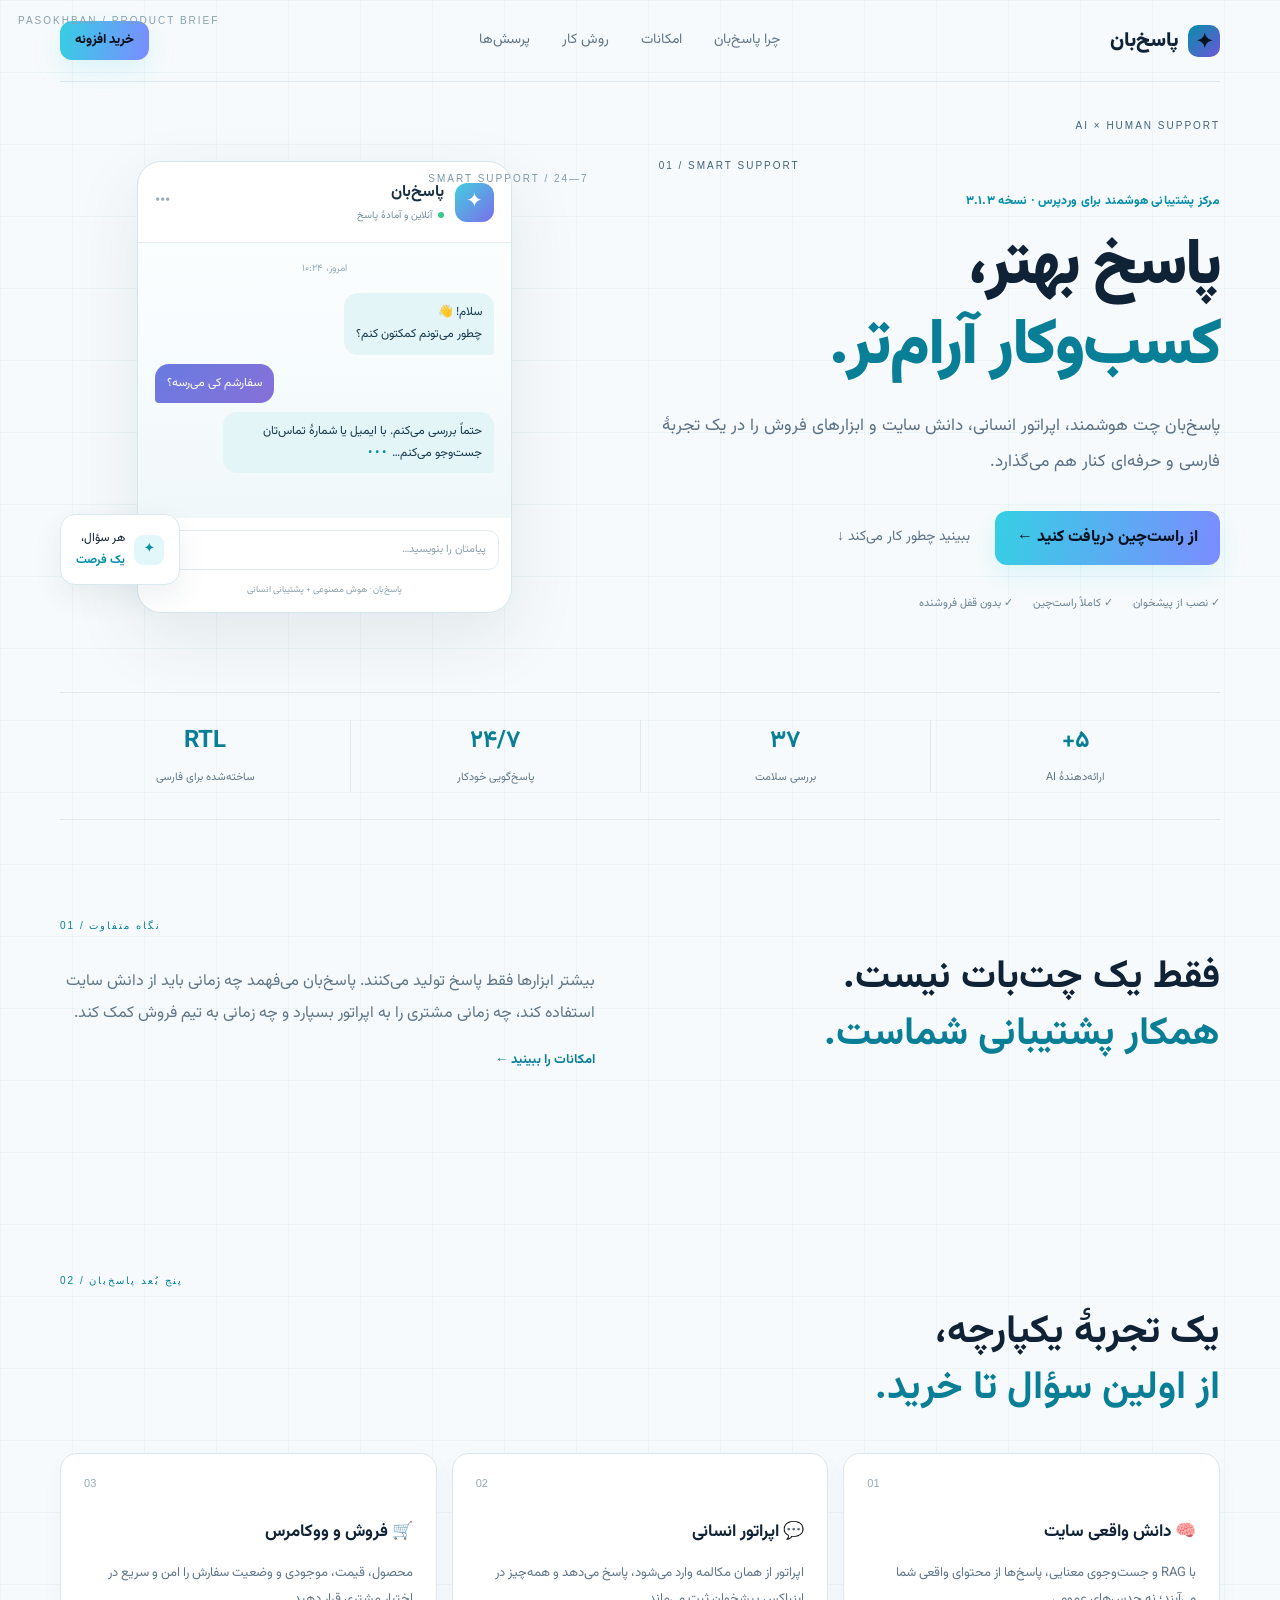
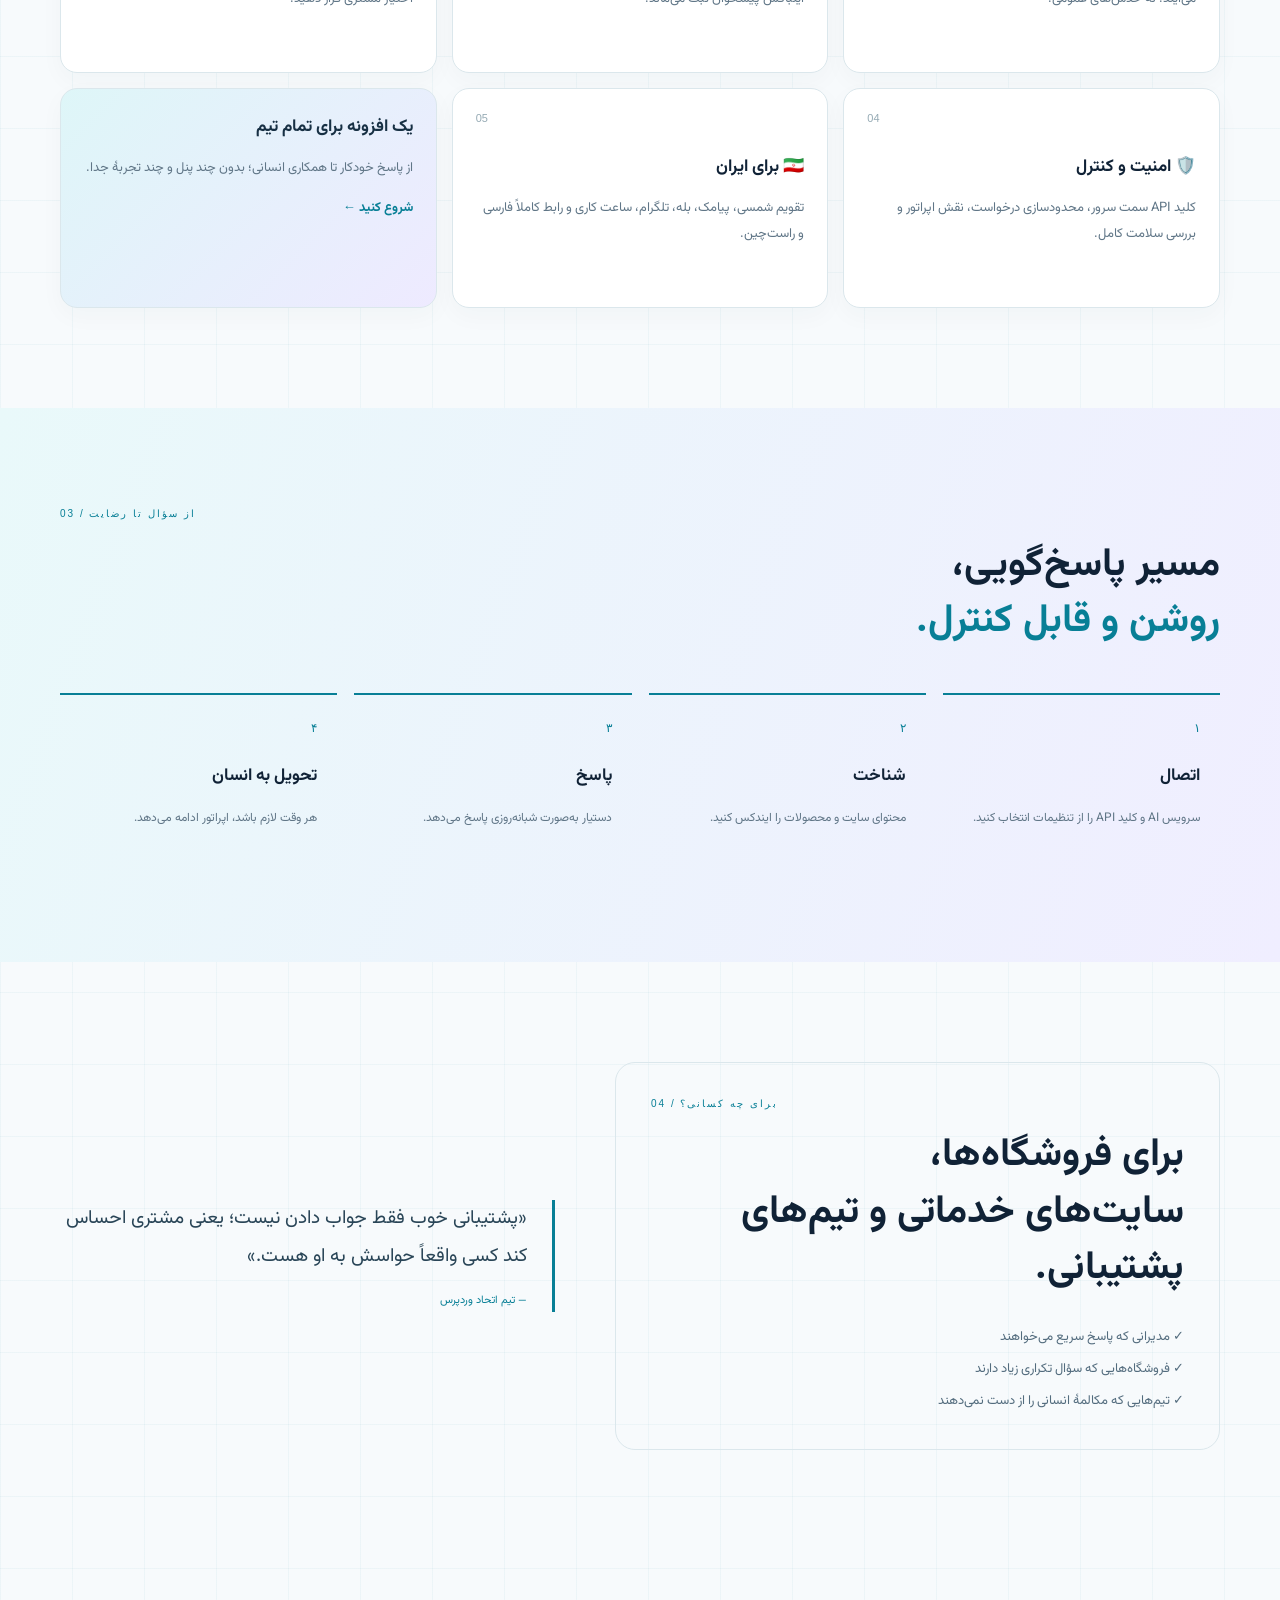
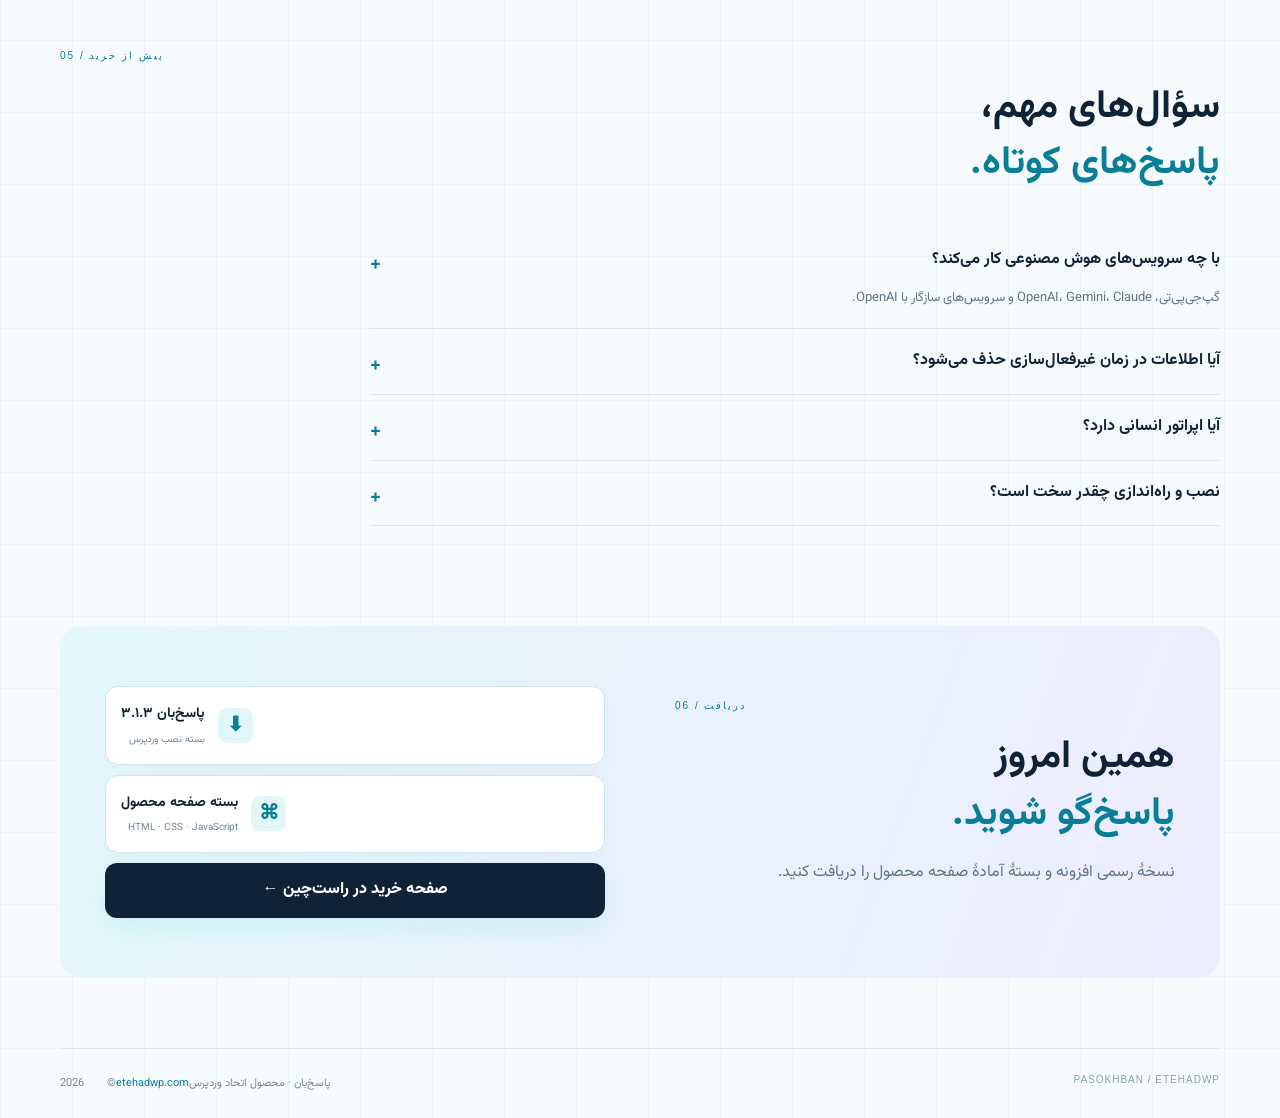
==== product-landing/index.html @ cc7c7999 "Rebuild Pasokhban product landing page Co-authored-by: arena-agent <297053741+arena-agent@users.nore" ====
<!doctype html><html lang="fa" dir="rtl"><head><meta charset="utf-8"><meta name="viewport" content="width=device-width,initial-scale=1"><meta name="description" content="پاسخ‌بان؛ مرکز پشتیبانی هوشمند برای وردپرس و ووکامرس."><title>پاسخ‌بان | پاسخ‌گویی هوشمند برای کسب‌وکارهای ایرانی</title><link rel="stylesheet" href="styles.css"></head><body>
<header class="nav wrap"><a class="logo" href="#top"><span>✦</span> پاسخ‌بان</a><nav><a href="#promise">چرا پاسخ‌بان</a><a href="#features">امکانات</a><a href="#workflow">روش کار</a><a href="#faq">پرسش‌ها</a></nav><a class="btn btn-small" data-buy href="https://www.rtl-theme.com/">خرید افزونه</a></header>
<main id="top"><section class="hero wrap"><div class="hero-copy"><div class="hero-copy:before"></div><div class="eyebrow">مرکز پشتیبانی هوشمند برای وردپرس · نسخه ۳.۱.۳</div><h1>پاسخ بهتر،<br><em>کسب‌وکار آرام‌تر.</em></h1><p class="lead">پاسخ‌بان چت هوشمند، اپراتور انسانی، دانش سایت و ابزارهای فروش را در یک تجربهٔ فارسی و حرفه‌ای کنار هم می‌گذارد.</p><div class="hero-actions"><a class="btn" data-buy href="https://www.rtl-theme.com/">از راست‌چین دریافت کنید ←</a><a class="text-link" href="#workflow">ببینید چطور کار می‌کند ↓</a></div><div class="trust"><span>✓ نصب از پیشخوان</span><span>✓ کاملاً راست‌چین</span><span>✓ بدون قفل فروشنده</span></div></div><div class="hero-stage"><div class="stage-label">SMART SUPPORT / 24—7</div><div class="live-window"><div class="window-head"><span class="window-dot"></span><div><b>پاسخ‌بان</b><small><i></i> آنلاین و آمادهٔ پاسخ</small></div><span class="window-menu">•••</span></div><div class="window-body"><span class="time">امروز، ۱۰:۲۴</span><div class="msg bot">سلام! 👋<br>چطور می‌تونم کمکتون کنم؟</div><div class="msg user">سفارشم کی می‌رسه؟</div><div class="msg bot">حتماً بررسی می‌کنم. با ایمیل یا شمارهٔ تماس‌تان جست‌وجو می‌کنم… <b class="typing">•••</b></div></div><div class="window-input">پیامتان را بنویسید… <b>➤</b></div><div class="window-footer">پاسخ‌بان · هوش مصنوعی + پشتیبانی انسانی</div></div><div class="float-card"><b>✦</b><span>هر سؤال،<br><strong>یک فرصت</strong></span></div></div></section>
<section class="numbers wrap"><div><b>۵+</b><span>ارائه‌دهندهٔ AI</span></div><div><b>۳۷</b><span>بررسی سلامت</span></div><div><b>۲۴/۷</b><span>پاسخ‌گویی خودکار</span></div><div><b>RTL</b><span>ساخته‌شده برای فارسی</span></div></section>
<section class="promise wrap" id="promise"><div class="section-kicker">01 / نگاه متفاوت</div><div class="promise-grid"><div><h2>فقط یک چت‌بات نیست.<br><span>همکار پشتیبانی شماست.</span></h2></div><div><p>بیشتر ابزارها فقط پاسخ تولید می‌کنند. پاسخ‌بان می‌فهمد چه زمانی باید از دانش سایت استفاده کند، چه زمانی مشتری را به اپراتور بسپارد و چه زمانی به تیم فروش کمک کند.</p><a class="arrow-link" href="#features">امکانات را ببینید ←</a></div></div></section>
<section class="features wrap" id="features"><div class="section-kicker">02 / پنج بُعد پاسخ‌بان</div><h2>یک تجربهٔ یکپارچه،<br><span>از اولین سؤال تا خرید.</span></h2><div class="feature-grid"><article><small>01</small><strong>🧠 دانش واقعی سایت</strong><p>با RAG و جست‌وجوی معنایی، پاسخ‌ها از محتوای واقعی شما می‌آیند؛ نه حدس‌های عمومی.</p></article><article><small>02</small><strong>💬 اپراتور انسانی</strong><p>اپراتور از همان مکالمه وارد می‌شود، پاسخ می‌دهد و همه‌چیز در اینباکس پیشخوان ثبت می‌ماند.</p></article><article><small>03</small><strong>🛒 فروش و ووکامرس</strong><p>محصول، قیمت، موجودی و وضعیت سفارش را امن و سریع در اختیار مشتری قرار دهید.</p></article><article><small>04</small><strong>🛡️ امنیت و کنترل</strong><p>کلید API سمت سرور، محدودسازی درخواست، نقش اپراتور و بررسی سلامت کامل.</p></article><article><small>05</small><strong>🇮🇷 برای ایران</strong><p>تقویم شمسی، پیامک، بله، تلگرام، ساعت کاری و رابط کاملاً فارسی و راست‌چین.</p></article><article class="feature-accent"><strong>یک افزونه برای تمام تیم</strong><p>از پاسخ خودکار تا همکاری انسانی؛ بدون چند پنل و چند تجربهٔ جدا.</p><a data-buy href="https://www.rtl-theme.com/">شروع کنید ←</a></article></div></section>
<section class="workflow" id="workflow"><div class="wrap"><div class="section-kicker">03 / از سؤال تا رضایت</div><h2>مسیر پاسخ‌گویی،<br><span>روشن و قابل کنترل.</span></h2><div class="workflow-grid"><div><b>۱</b><h3>اتصال</h3><p>سرویس AI و کلید API را از تنظیمات انتخاب کنید.</p></div><div><b>۲</b><h3>شناخت</h3><p>محتوای سایت و محصولات را ایندکس کنید.</p></div><div><b>۳</b><h3>پاسخ</h3><p>دستیار به‌صورت شبانه‌روزی پاسخ می‌دهد.</p></div><div><b>۴</b><h3>تحویل به انسان</h3><p>هر وقت لازم باشد، اپراتور ادامه می‌دهد.</p></div></div></div></section>
<section class="proof wrap"><div class="proof-card"><div class="section-kicker">04 / برای چه کسانی؟</div><h2>برای فروشگاه‌ها،<br>سایت‌های خدماتی و تیم‌های پشتیبانی.</h2><div class="proof-list"><span>✓ مدیرانی که پاسخ سریع می‌خواهند</span><span>✓ فروشگاه‌هایی که سؤال تکراری زیاد دارند</span><span>✓ تیم‌هایی که مکالمهٔ انسانی را از دست نمی‌دهند</span></div></div><div class="proof-quote">«پشتیبانی خوب فقط جواب دادن نیست؛ یعنی مشتری احساس کند کسی واقعاً حواسش به او هست.»<small>— تیم اتحاد وردپرس</small></div></section>
<section class="faq wrap" id="faq"><div class="section-kicker">05 / پیش از خرید</div><h2>سؤال‌های مهم،<br><span>پاسخ‌های کوتاه.</span></h2><div class="faq-list"><details open><summary>با چه سرویس‌های هوش مصنوعی کار می‌کند؟ <b>+</b></summary><p>گپ‌جی‌پی‌تی، OpenAI، Gemini، Claude و سرویس‌های سازگار با OpenAI.</p></details><details><summary>آیا اطلاعات در زمان غیرفعال‌سازی حذف می‌شود؟ <b>+</b></summary><p>خیر. غیرفعال‌سازی اطلاعات را حذف نمی‌کند. حذف داده‌ها فقط هنگام حذف کامل افزونه انجام می‌شود.</p></details><details><summary>آیا اپراتور انسانی دارد؟ <b>+</b></summary><p>بله؛ اینباکس، واگذاری مکالمه، پاسخ دستی، پیشنهاد پاسخ و خلاصهٔ مکالمه در پیشخوان وجود دارد.</p></details><details><summary>نصب و راه‌اندازی چقدر سخت است؟ <b>+</b></summary><p>افزونه را از پیشخوان نصب کنید، سرویس و کلید را وارد کنید، تست اتصال بگیرید و ویجت را تنظیم کنید.</p></details></div></section>
<section class="downloads wrap" id="downloads"><div><div class="section-kicker">06 / دریافت</div><h2>همین امروز<br><span>پاسخ‌گو شوید.</span></h2><p>نسخهٔ رسمی افزونه و بستهٔ آمادهٔ صفحه محصول را دریافت کنید.</p></div><div class="download-links"><a class="download-card" href="pasokhban.3.1.3.zip" download><b>⬇</b><span><strong>پاسخ‌بان ۳.۱.۳</strong><small>بسته نصب وردپرس</small></span></a><a class="download-card" href="pasokhban-product-landing.zip" download><b>⌘</b><span><strong>بسته صفحه محصول</strong><small>HTML · CSS · JavaScript</small></span></a><a class="btn btn-dark" data-buy href="https://www.rtl-theme.com/">صفحه خرید در راست‌چین ←</a></div></section></main><footer class="footer wrap"><span>پاسخ‌بان · محصول اتحاد وردپرس</span><a href="https://etehadwp.com">etehadwp.com</a><span>© <span id="year"></span></span></footer><script src="script.js"></script></body></html>
---- product-landing/styles.css ----
@import url('https://fonts.googleapis.com/css2?family=Vazirmatn:wght@400;500;600;700;800;900&display=swap');
:root{--bg:#07111f;--panel:#0d1b2d;--line:#1d3148;--text:#edf5ff;--muted:#9db0c5;--cyan:#48d7e9;--purple:#9375ff;--max:1160px}*{box-sizing:border-box}html{scroll-behavior:smooth}body{margin:0;background:var(--bg);color:var(--text);font-family:Vazirmatn,Arial,sans-serif;line-height:1.8}a{color:inherit;text-decoration:none}.wrap{width:min(var(--max),calc(100% - 48px));margin-inline:auto}.nav{height:82px;display:flex;align-items:center;justify-content:space-between;border-bottom:1px solid rgba(255,255,255,.06)}.logo{font-size:20px;font-weight:900;display:flex;align-items:center;gap:9px}.logo span{display:grid;place-items:center;width:32px;height:32px;border-radius:10px;background:linear-gradient(135deg,var(--cyan),var(--purple));color:#07111f}.nav nav{display:flex;gap:32px;color:var(--muted);font-size:14px}.nav nav a:hover,.text-link:hover{color:var(--cyan)}.btn{display:inline-flex;align-items:center;justify-content:center;gap:15px;padding:13px 22px;border-radius:12px;background:linear-gradient(100deg,#36cfe4,#7b8cff);color:#06111e;font-weight:800;box-shadow:0 10px 28px #36cfe426;transition:.2s}.btn:hover{transform:translateY(-3px);box-shadow:0 15px 35px #36cfe455}.btn-small{padding:8px 15px;font-size:13px}.hero{min-height:610px;display:grid;grid-template-columns:1.03fr .97fr;align-items:center;gap:70px;padding-block:70px}.eyebrow{color:var(--cyan);font-size:12px;font-weight:800;letter-spacing:.3px;margin-bottom:15px}.hero h1{font-size:clamp(39px,5vw,68px);line-height:1.25;letter-spacing:-2px;margin:0 0 22px;font-weight:900}.hero h1 em,.section-title span,.split span,.cta span{font-style:normal;color:var(--cyan)}.lead{color:var(--muted);font-size:17px;max-width:580px;line-height:2.1}.hero-actions{display:flex;align-items:center;gap:25px;margin-top:30px}.text-link{color:var(--muted);font-size:14px}.trust{display:flex;gap:20px;flex-wrap:wrap;margin-top:29px;font-size:11px;color:#7890a9}.hero-visual{position:relative;min-height:430px;display:grid;place-items:center}.glow{position:absolute;width:420px;height:420px;background:radial-gradient(circle,#3dd6e933,transparent 65%)}.chat-card{position:relative;width:min(360px,100%);overflow:hidden;border:1px solid #ffffff22;border-radius:25px;background:#102237dd;box-shadow:0 25px 80px #0008;backdrop-filter:blur(18px);transform:rotate(3deg)}.chat-head{display:flex;align-items:center;gap:12px;padding:19px;border-bottom:1px solid #ffffff12}.avatar{display:grid;place-items:center;width:40px;height:40px;border-radius:13px;background:linear-gradient(135deg,var(--cyan),var(--purple));color:#06111e;font-size:22px}.chat-head strong{display:block}.chat-head small{display:block;color:#93aabd;font-size:10px}.chat-head i{display:inline-block;width:6px;height:6px;border-radius:50%;background:#54e49b;margin-left:3px}.dots{margin-right:auto;color:#7992ac}.chat-body{padding:20px 18px 10px;min-height:270px;background:linear-gradient(180deg,#0f2033,#0b1929)}.date{text-align:center;color:#657e97;font-size:10px;margin-bottom:16px}.bubble{width:max-content;max-width:82%;padding:9px 13px;border-radius:15px;margin:10px 0;font-size:12px;line-height:1.8}.bot{background:#18344a;border-bottom-right-radius:4px}.user{margin-right:auto;background:linear-gradient(135deg,#405d9b,#644d9c);border-bottom-left-radius:4px}.typing{color:var(--cyan);letter-spacing:2px}.chat-input{margin:13px;background:#081524;border:1px solid #ffffff12;color:#6f889f;padding:9px 12px;border-radius:11px;font-size:11px}.chat-input b{float:left;color:var(--cyan)}.chat-foot{text-align:center;color:#718aa2;font-size:9px;padding:0 0 15px}.stats{display:grid;grid-template-columns:repeat(4,1fr);border-block:1px solid var(--line);padding-block:28px}.stats div{text-align:center;border-left:1px solid var(--line)}.stats div:last-child{border:0}.stats strong{display:block;font-size:25px;color:var(--cyan)}.stats span{font-size:12px;color:var(--muted)}.section{padding-block:115px}.section-title{max-width:550px;margin-bottom:45px}.section-title h2,.split h2,.why h2,.faq h2,.cta h2{font-size:38px;line-height:1.4;margin:0 0 12px}.section-title p,.split p{color:var(--muted)}.feature-grid{display:grid;grid-template-columns:repeat(3,1fr);gap:14px}.feature-grid article{position:relative;min-height:300px;padding:25px;border:1px solid var(--line);border-radius:18px;background:linear-gradient(145deg,#0d1c2e,#0a1727);transition:.2s}.feature-grid article:hover{border-color:#48d7e966;transform:translateY(-4px)}.feature-grid .num{position:absolute;left:22px;top:17px;color:#38536d;font-size:12px}.icon{font-size:28px;margin-bottom:17px}.feature-grid h3{font-size:18px;margin:0 0 8px}.feature-grid p{color:var(--muted);font-size:13px;line-height:2}.feature-grid ul{list-style:none;padding:0;color:#b2c4d6;font-size:11px}.feature-grid li{margin:5px 0}.feature-grid li:before{content:'✓';color:var(--cyan);margin-left:7px}.dark-card{background:linear-gradient(140deg,#153d54,#243461)!important;border:0!important}.dark-card a{color:var(--cyan);font-size:13px;font-weight:bold}.split{display:grid;grid-template-columns:1fr 1fr;gap:100px;padding-block:80px}.steps{display:grid;gap:22px}.steps>div{display:grid;grid-template-columns:45px 1fr;column-gap:15px;border-bottom:1px solid var(--line);padding-bottom:18px}.steps b{grid-row:span 2;display:grid;place-items:center;width:38px;height:38px;border-radius:50%;background:#153247;color:var(--cyan)}.steps h3{margin:0;font-size:16px}.steps p{margin:0;font-size:12px}.why{background:linear-gradient(100deg,#102c42,#161b3d);padding-block:80px}.why-inner{display:grid;grid-template-columns:1fr 1fr;align-items:center;gap:80px}.quote{font-size:18px;line-height:2;color:#d3e2ef;border-right:3px solid var(--cyan);padding-right:25px}.quote small{display:block;color:var(--cyan);font-size:12px;margin-top:15px}.faq{padding-block:110px}.faq-list{max-width:850px}.faq details{border-bottom:1px solid var(--line);padding:19px 0}.faq summary{cursor:pointer;font-weight:700;list-style:none}.faq summary::-webkit-details-marker{display:none}.faq summary span{float:left;color:var(--cyan);font-size:22px;transition:.2s}.faq details[open] summary span{transform:rotate(45deg)}.faq p{color:var(--muted);font-size:13px;margin:12px 0 0;max-width:760px}.cta{display:flex;align-items:center;justify-content:space-between;gap:30px;padding:55px 65px;margin-bottom:70px;border-radius:24px;background:linear-gradient(110deg,#153b50,#303264)}.cta h2{font-size:38px}.cta p{color:#bdcede}.btn-light{background:#eafcff}.footer{display:flex;justify-content:space-between;padding-block:25px;border-top:1px solid var(--line);color:#718aa3;font-size:11px}.footer a{color:var(--cyan)}@media(max-width:800px){.nav nav{display:none}.hero,.split,.why-inner{grid-template-columns:1fr;gap:35px}.hero{padding-block:55px}.hero-visual{min-height:390px}.stats{grid-template-columns:repeat(2,1fr);gap:20px}.stats div{border:0}.feature-grid{grid-template-columns:1fr 1fr}.section,.faq{padding-block:70px}.cta{display:block;padding:35px 25px}.cta .btn{margin-top:22px}.footer{flex-wrap:wrap;gap:10px}}@media(max-width:480px){.wrap{width:calc(100% - 30px)}.nav{height:68px}.nav .btn{font-size:11px}.hero h1{font-size:39px}.lead{font-size:15px}.hero-actions{align-items:flex-start;flex-direction:column;gap:17px}.feature-grid{grid-template-columns:1fr}.section-title h2,.split h2,.why h2,.faq h2,.cta h2{font-size:30px}.chat-card{transform:none}.trust{gap:8px;display:block}.trust span{display:inline-block;margin:3px 8px 3px 0}}
.downloads{padding-block:20px 95px}.download-grid{display:grid;grid-template-columns:1fr 1fr;gap:15px;max-width:850px}.download-card{display:flex;align-items:center;gap:15px;padding:19px;border:1px solid var(--line);border-radius:15px;background:#0d1c2e;transition:.2s}.download-card:hover{border-color:var(--cyan);transform:translateY(-3px)}.download-icon{display:grid;place-items:center;width:43px;height:43px;border-radius:12px;background:#163a4c;color:var(--cyan);font-size:22px}.download-card strong,.download-card small{display:block}.download-card strong{font-size:14px}.download-card small{color:var(--muted);font-size:11px;margin-top:3px}.download-card>b{margin-right:auto;color:var(--cyan);font-size:20px}@media(max-width:600px){.download-grid{grid-template-columns:1fr}}
/* Editorial treatment inspired by a premium product brief */
body{background-color:#07111f;background-image:linear-gradient(rgba(72,215,233,.035) 1px,transparent 1px),linear-gradient(90deg,rgba(72,215,233,.035) 1px,transparent 1px);background-size:72px 72px}body:before{content:'PASOKHBAN / PRODUCT BRIEF';position:fixed;inset:16px auto auto 18px;z-index:5;color:#41627c;font:10px/1 Arial,sans-serif;letter-spacing:2px;direction:ltr;pointer-events:none}.hero{position:relative}.hero:after{content:'AI × HUMAN SUPPORT';position:absolute;right:0;top:38px;color:#41627c;font:10px Arial;letter-spacing:2px;direction:ltr}.hero-copy{position:relative}.hero-copy:before{content:'01 / SMART SUPPORT';display:block;color:#41627c;font:10px Arial;letter-spacing:2px;direction:ltr;margin-bottom:20px}.section-title:before{content:'01 / FEATURES';display:block;color:#41627c;font:10px Arial;letter-spacing:2px;direction:ltr;margin-bottom:16px}.split>div:first-child:before{content:'02 / WORKFLOW';display:block;color:#41627c;font:10px Arial;letter-spacing:2px;direction:ltr;margin-bottom:16px}.why-inner:before{content:'03 / A BETTER ANSWER';position:absolute;transform:translateY(-64px);color:#55728a;font:10px Arial;letter-spacing:2px;direction:ltr}.why-inner{position:relative}.faq .section-title:before{content:'04 / QUESTIONS'}.downloads .section-title:before{content:'05 / DOWNLOADS'}.cta{position:relative;overflow:hidden}.cta:after{content:'✦';position:absolute;left:7%;bottom:-35px;font-size:180px;color:#ffffff0b}.chat-card:before{content:'LIVE / 24—7';position:absolute;z-index:2;left:18px;top:12px;color:#8eeaf3;font:9px Arial;letter-spacing:1px;direction:ltr}.footer{direction:rtl}.footer:before{content:'PASOKHBAN / ETEHADWP';direction:ltr;color:#38536d;font:10px Arial;letter-spacing:1px;margin-left:auto}.footer span:first-child{margin-right:20px}@media(max-width:800px){.hero:after{top:15px}.why-inner:before{position:static;transform:none;margin-bottom:-8px}}
/* Light editorial theme */
:root{--bg:#f7fafc;--panel:#fff;--line:#dfe8ef;--text:#102236;--muted:#5d7184;--cyan:#078fa8;--purple:#6b55d9}body{background-color:#f7fafc;background-image:linear-gradient(rgba(9,128,153,.045) 1px,transparent 1px),linear-gradient(90deg,rgba(9,128,153,.045) 1px,transparent 1px)}body:before{color:#87a0af}.nav{border-bottom-color:#dfe8ef}.nav nav{color:#617688}.hero h1{color:#102236}.hero h1 em,.section-title span,.split span,.why h2 span,.cta span{color:#087f96}.lead{color:#5d7184}.trust{color:#6c8292}.glow{background:radial-gradient(circle,#56d4e733,transparent 65%)}.chat-card{border-color:#d7e4eb;background:#ffffffee;box-shadow:0 25px 80px #2b66731f}.chat-body{background:linear-gradient(180deg,#f6fbfd,#edf5f8)}.chat-head{border-bottom-color:#e4edf1}.chat-head small,.dots{color:#7290a0}.bot{background:#e2f3f6;color:#183247}.user{background:linear-gradient(135deg,#6c7de0,#8970d8);color:#fff}.chat-input{background:#f4f8fa;border-color:#dbe7ec;color:#8195a2}.chat-foot{color:#7a909e}.stats{border-block-color:#dfe8ef}.stats div{border-left-color:#dfe8ef}.stats span{color:#617688}.feature-grid article{border-color:#dfe8ef;background:linear-gradient(145deg,#fff,#f5fafc);box-shadow:0 7px 25px #173d4d08}.feature-grid article:hover{border-color:#52b9ca;box-shadow:0 14px 35px #173d4d14}.feature-grid .num{color:#93aab7}.feature-grid p,.feature-grid ul{color:#607687}.dark-card{background:linear-gradient(140deg,#e1f7fa,#e9e7ff)!important;color:#102236}.dark-card a{color:#087f96}.steps>div{border-bottom-color:#dfe8ef}.why{background:linear-gradient(100deg,#e5f7fa,#eeedff)}.quote{color:#233e51}.faq details{border-bottom-color:#dfe8ef}.cta{background:linear-gradient(110deg,#dff6f9,#e9e7ff);box-shadow:0 18px 50px #173d4d10}.btn-light{background:#102236;color:#fff}.footer{border-top-color:#dfe8ef;color:#718796}.download-card{border-color:#dfe8ef;background:#fff;box-shadow:0 7px 25px #173d4d08}.download-card:hover{border-color:#52b9ca;box-shadow:0 12px 30px #173d4d12}.download-icon{background:#e3f6f8}.footer:before{color:#8aa1ad}
/* New premium white landing v2 */
.hero-stage{position:relative;min-height:450px;display:grid;place-items:center}.stage-label{position:absolute;right:0;top:12px;color:#7d99a7;font:10px Arial;letter-spacing:2px;direction:ltr}.live-window{width:min(375px,100%);border:1px solid #d6e6ec;border-radius:24px;background:#fff;box-shadow:0 25px 70px #173d4d18;overflow:hidden}.window-head{display:flex;align-items:center;gap:11px;padding:17px;border-bottom:1px solid #e6eef1}.window-dot{width:39px;height:39px;border-radius:12px;background:linear-gradient(135deg,#42cedf,#7b6fea);position:relative}.window-dot:after{content:'✦';position:absolute;inset:0;display:grid;place-items:center;color:#fff;font-size:20px}.window-head b{display:block;color:#173044}.window-head small{display:block;color:#72909e;font-size:10px}.window-head i{display:inline-block;width:6px;height:6px;background:#35c98b;border-radius:50%;margin-left:3px}.window-menu{margin-right:auto;color:#98acb6}.window-body{height:275px;padding:17px;background:linear-gradient(#fbfeff,#f1f8fa)}.time{display:block;text-align:center;color:#96aab4;font-size:10px;margin-bottom:15px}.msg{width:max-content;max-width:80%;padding:9px 12px;margin:9px 0;border-radius:14px;font-size:12px;line-height:1.8}.msg.bot{background:#e3f5f7;color:#17394c;border-bottom-right-radius:4px}.msg.user{margin-right:auto;background:linear-gradient(135deg,#697be1,#8670d7);color:#fff;border-bottom-left-radius:4px}.typing{color:#078fa8;letter-spacing:3px}.window-input{margin:12px;padding:9px 12px;border:1px solid #e1ebee;border-radius:11px;color:#8ba0aa;font-size:11px}.window-input b{float:left;color:#078fa8}.window-footer{text-align:center;color:#89a0aa;font-size:9px;padding-bottom:14px}.float-card{position:absolute;bottom:28px;left:0;display:flex;align-items:center;gap:9px;padding:13px 15px;border:1px solid #d9e9ed;border-radius:15px;background:#fff;box-shadow:0 12px 30px #173d4d13;font-size:12px}.float-card b{display:grid;place-items:center;width:30px;height:30px;border-radius:9px;background:#e2f7fa;color:#078fa8}.float-card strong{color:#078fa8}.numbers{display:grid;grid-template-columns:repeat(4,1fr);padding-block:27px;border-block:1px solid #dfe8ef}.numbers div{text-align:center;border-left:1px solid #dfe8ef}.numbers div:last-child{border:0}.numbers b{display:block;color:#087f96;font-size:24px}.numbers span{color:#617688;font-size:11px}.promise,.features,.proof,.faq{padding-block:100px}.section-kicker{color:#087f96;font:10px Arial;letter-spacing:2px;direction:ltr;margin-bottom:19px}.promise-grid{display:grid;grid-template-columns:1fr 1fr;gap:90px}.promise h2,.features>h2,.workflow h2,.proof h2,.faq h2,.downloads h2{font-size:39px;line-height:1.45;margin:0}.promise h2 span,.features h2 span,.workflow h2 span,.proof h2 span,.faq h2 span,.downloads h2 span{color:#087f96}.promise p{font-size:16px;line-height:2;color:#607687}.arrow-link,.feature-accent a{color:#087f96;font-size:13px;font-weight:bold}.features>h2{margin-bottom:35px}.feature-grid{display:grid;grid-template-columns:repeat(3,1fr);gap:15px}.feature-grid article{min-height:220px;padding:23px;border:1px solid #dbe7ec;border-radius:17px;background:#fff;box-shadow:0 8px 25px #173d4d08}.feature-grid article small{display:block;color:#95aab4;font:11px Arial;direction:ltr;margin-bottom:28px}.feature-grid article strong{display:block;font-size:17px}.feature-grid article p{font-size:13px;color:#607687;line-height:2}.feature-accent{background:linear-gradient(135deg,#def6f8,#eeeaff)!important}.feature-accent strong{color:#173044}.workflow{padding-block:100px;background:linear-gradient(110deg,#e9f9fa,#f0eeff)}.workflow h2{margin-bottom:42px}.workflow-grid{display:grid;grid-template-columns:repeat(4,1fr);gap:17px}.workflow-grid>div{padding:20px;border-top:2px solid #087f96}.workflow-grid b{color:#087f96;font:12px Arial;direction:ltr}.workflow-grid h3{font-size:17px}.workflow-grid p{color:#607687;font-size:12px}.proof{display:grid;grid-template-columns:1.1fr .9fr;gap:60px;align-items:center}.proof-card{padding:35px;border:1px solid #dbe7ec;border-radius:20px}.proof-list{display:grid;gap:9px;color:#536c7e;font-size:13px;margin-top:28px}.proof-list span:before{color:#087f96}.proof-quote{border-right:3px solid #087f96;padding-right:25px;color:#294557;font-size:19px;line-height:2}.proof-quote small{display:block;color:#087f96;font-size:11px;margin-top:14px}.faq h2{margin-bottom:35px}.faq-list{max-width:850px}.faq details{border-bottom:1px solid #dfe8ef;padding:18px 0}.faq summary{cursor:pointer;font-weight:700}.faq summary b{float:left;color:#087f96;font-size:20px}.faq p{color:#607687;font-size:13px}.downloads{display:grid;grid-template-columns:1fr 1fr;gap:70px;align-items:center;padding:60px 45px;margin-bottom:70px;border-radius:22px;background:linear-gradient(110deg,#e4f8fa,#eeecff)}.downloads p{color:#607687}.download-links{display:grid;gap:10px}.download-card{display:flex;align-items:center;gap:13px;padding:15px;border:1px solid #d3e5eb;border-radius:13px;background:#fff}.download-card>b{display:grid;place-items:center;width:35px;height:35px;border-radius:9px;background:#e2f6f8;color:#087f96}.download-card strong,.download-card small{display:block}.download-card small{font-size:10px;color:#718896}.btn-dark{background:#102236;color:#fff;text-align:center}.footer{border-top:1px solid #dfe8ef;padding-block:25px;color:#718796;font-size:11px;display:flex;justify-content:space-between}.footer a{color:#087f96}@media(max-width:800px){.promise-grid,.proof,.downloads{grid-template-columns:1fr;gap:30px}.feature-grid{grid-template-columns:1fr 1fr}.workflow-grid{grid-template-columns:1fr 1fr}.numbers{grid-template-columns:repeat(2,1fr);gap:18px}.numbers div{border:0}.promise,.features,.proof,.faq{padding-block:65px}}@media(max-width:500px){.feature-grid,.workflow-grid{grid-template-columns:1fr}.promise h2,.features>h2,.workflow h2,.proof h2,.faq h2,.downloads h2{font-size:30px}.float-card{left:-8px}.downloads{padding:30px 22px}.footer{flex-wrap:wrap;gap:9px}}
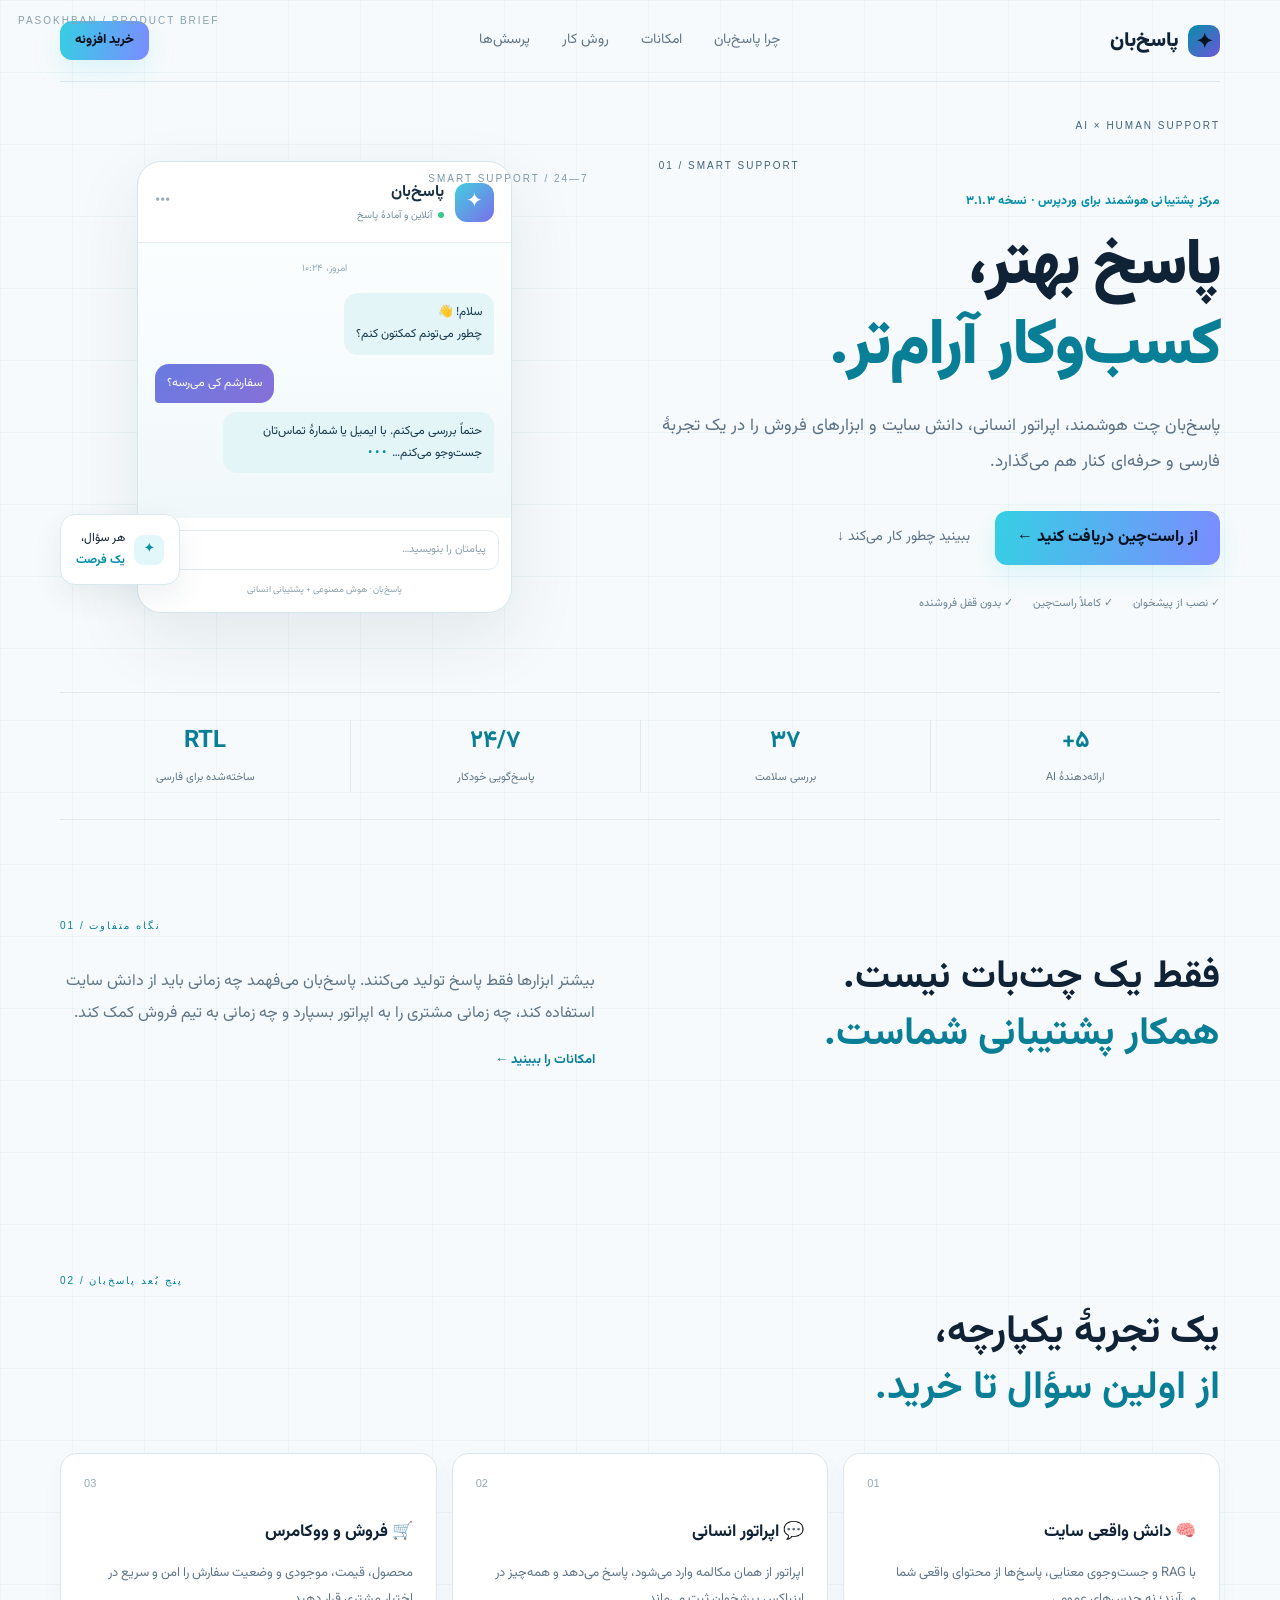
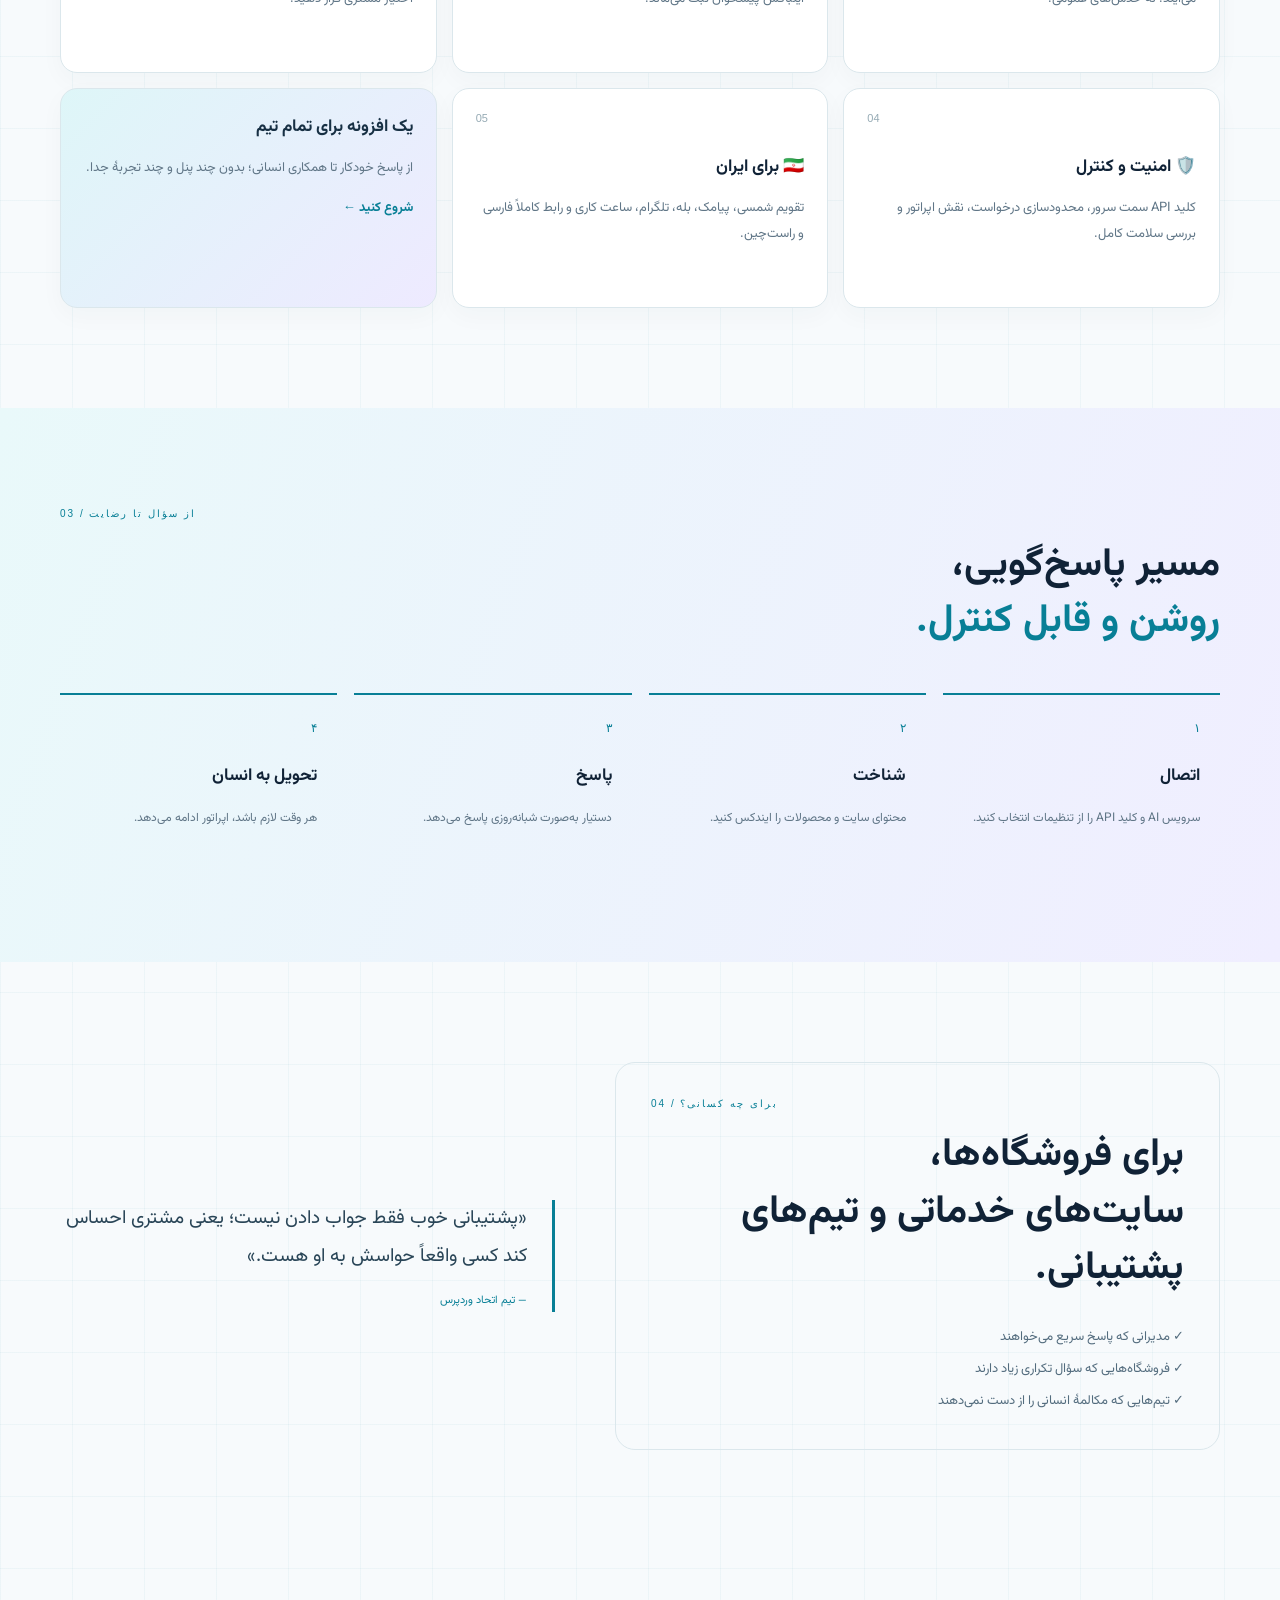
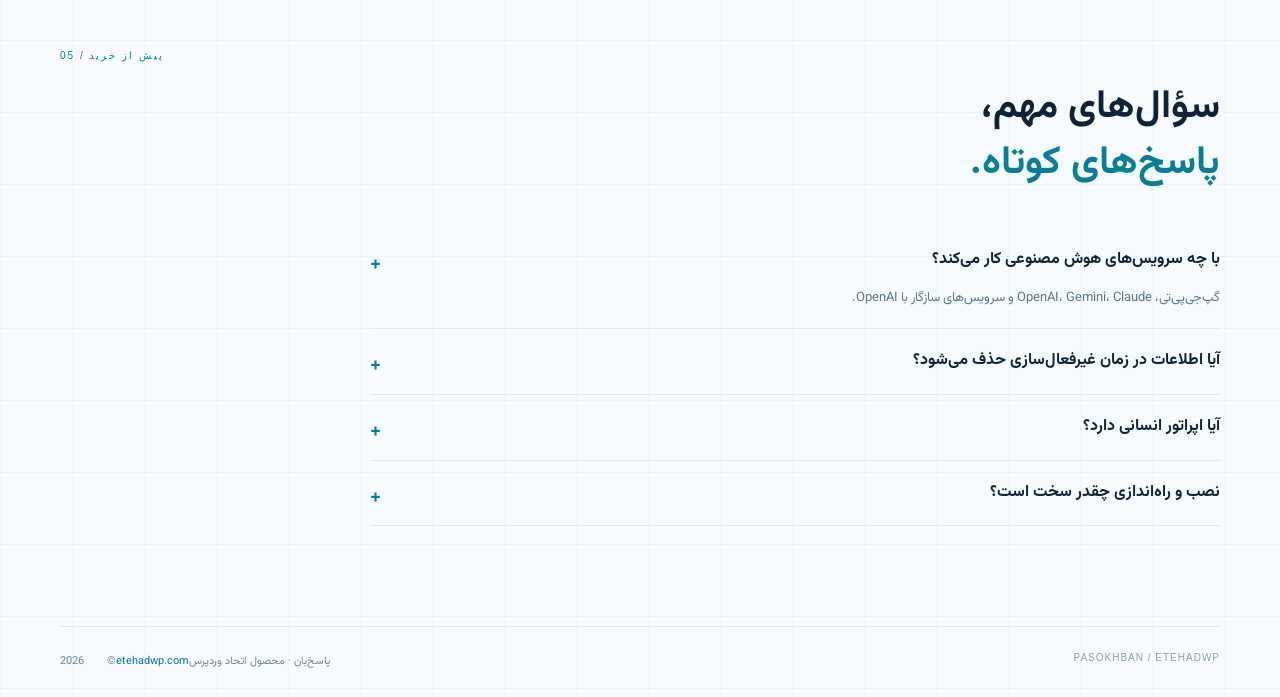
==== commit 8a39b810: "Zero-based conversion landing redesign Co-authored-by: arena-agent <297053741+arena-agent@users.nore" ====
--- a/product-landing/index.html
+++ b/product-landing/index.html
@@ -7,4 +7,4 @@
 <section class="workflow" id="workflow"><div class="wrap"><div class="section-kicker">03 / از سؤال تا رضایت</div><h2>مسیر پاسخ‌گویی،<br><span>روشن و قابل کنترل.</span></h2><div class="workflow-grid"><div><b>۱</b><h3>اتصال</h3><p>سرویس AI و کلید API را از تنظیمات انتخاب کنید.</p></div><div><b>۲</b><h3>شناخت</h3><p>محتوای سایت و محصولات را ایندکس کنید.</p></div><div><b>۳</b><h3>پاسخ</h3><p>دستیار به‌صورت شبانه‌روزی پاسخ می‌دهد.</p></div><div><b>۴</b><h3>تحویل به انسان</h3><p>هر وقت لازم باشد، اپراتور ادامه می‌دهد.</p></div></div></div></section>
 <section class="proof wrap"><div class="proof-card"><div class="section-kicker">04 / برای چه کسانی؟</div><h2>برای فروشگاه‌ها،<br>سایت‌های خدماتی و تیم‌های پشتیبانی.</h2><div class="proof-list"><span>✓ مدیرانی که پاسخ سریع می‌خواهند</span><span>✓ فروشگاه‌هایی که سؤال تکراری زیاد دارند</span><span>✓ تیم‌هایی که مکالمهٔ انسانی را از دست نمی‌دهند</span></div></div><div class="proof-quote">«پشتیبانی خوب فقط جواب دادن نیست؛ یعنی مشتری احساس کند کسی واقعاً حواسش به او هست.»<small>— تیم اتحاد وردپرس</small></div></section>
 <section class="faq wrap" id="faq"><div class="section-kicker">05 / پیش از خرید</div><h2>سؤال‌های مهم،<br><span>پاسخ‌های کوتاه.</span></h2><div class="faq-list"><details open><summary>با چه سرویس‌های هوش مصنوعی کار می‌کند؟ <b>+</b></summary><p>گپ‌جی‌پی‌تی، OpenAI، Gemini، Claude و سرویس‌های سازگار با OpenAI.</p></details><details><summary>آیا اطلاعات در زمان غیرفعال‌سازی حذف می‌شود؟ <b>+</b></summary><p>خیر. غیرفعال‌سازی اطلاعات را حذف نمی‌کند. حذف داده‌ها فقط هنگام حذف کامل افزونه انجام می‌شود.</p></details><details><summary>آیا اپراتور انسانی دارد؟ <b>+</b></summary><p>بله؛ اینباکس، واگذاری مکالمه، پاسخ دستی، پیشنهاد پاسخ و خلاصهٔ مکالمه در پیشخوان وجود دارد.</p></details><details><summary>نصب و راه‌اندازی چقدر سخت است؟ <b>+</b></summary><p>افزونه را از پیشخوان نصب کنید، سرویس و کلید را وارد کنید، تست اتصال بگیرید و ویجت را تنظیم کنید.</p></details></div></section>
-<section class="downloads wrap" id="downloads"><div><div class="section-kicker">06 / دریافت</div><h2>همین امروز<br><span>پاسخ‌گو شوید.</span></h2><p>نسخهٔ رسمی افزونه و بستهٔ آمادهٔ صفحه محصول را دریافت کنید.</p></div><div class="download-links"><a class="download-card" href="pasokhban.3.1.3.zip" download><b>⬇</b><span><strong>پاسخ‌بان ۳.۱.۳</strong><small>بسته نصب وردپرس</small></span></a><a class="download-card" href="pasokhban-product-landing.zip" download><b>⌘</b><span><strong>بسته صفحه محصول</strong><small>HTML · CSS · JavaScript</small></span></a><a class="btn btn-dark" data-buy href="https://www.rtl-theme.com/">صفحه خرید در راست‌چین ←</a></div></section></main><footer class="footer wrap"><span>پاسخ‌بان · محصول اتحاد وردپرس</span><a href="https://etehadwp.com">etehadwp.com</a><span>© <span id="year"></span></span></footer><script src="script.js"></script></body></html>+</main><footer class="footer wrap"><span>پاسخ‌بان · محصول اتحاد وردپرس</span><a href="https://etehadwp.com">etehadwp.com</a><span>© <span id="year"></span></span></footer><script src="script.js"></script></body></html>
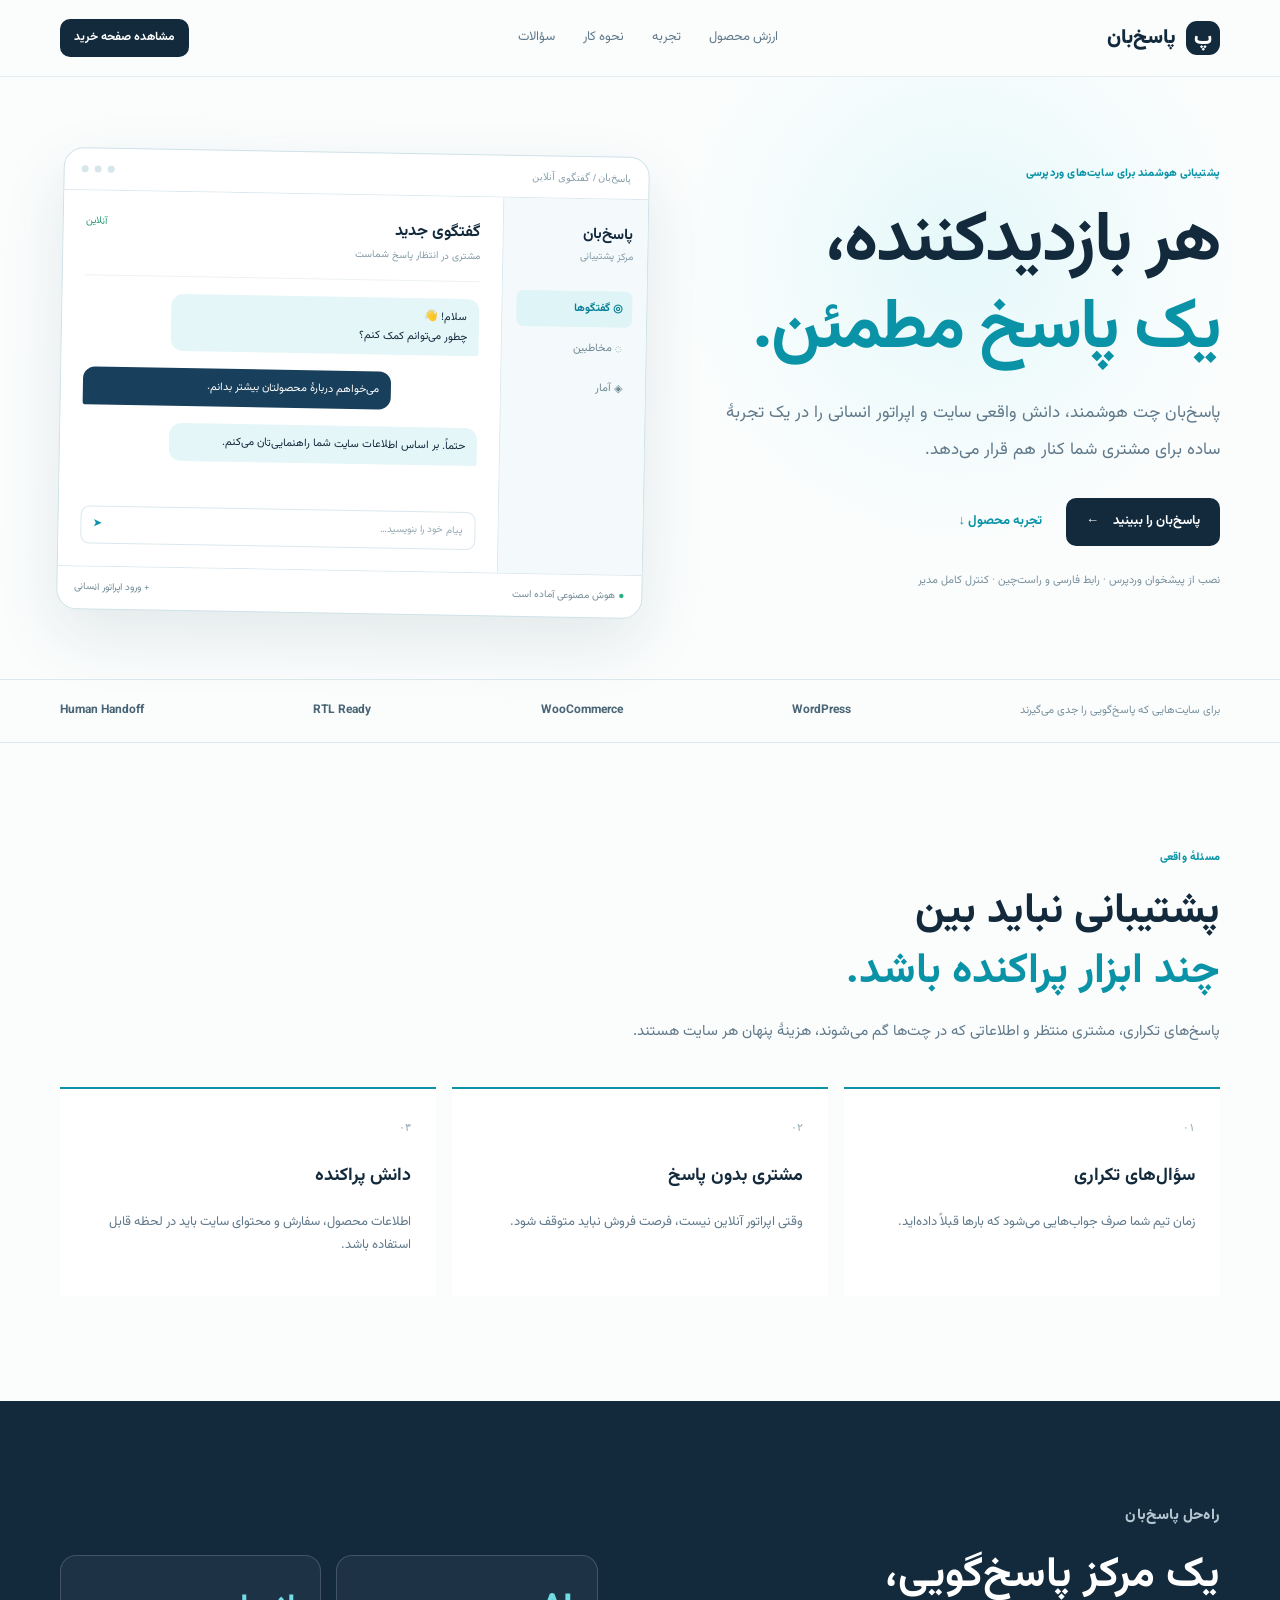
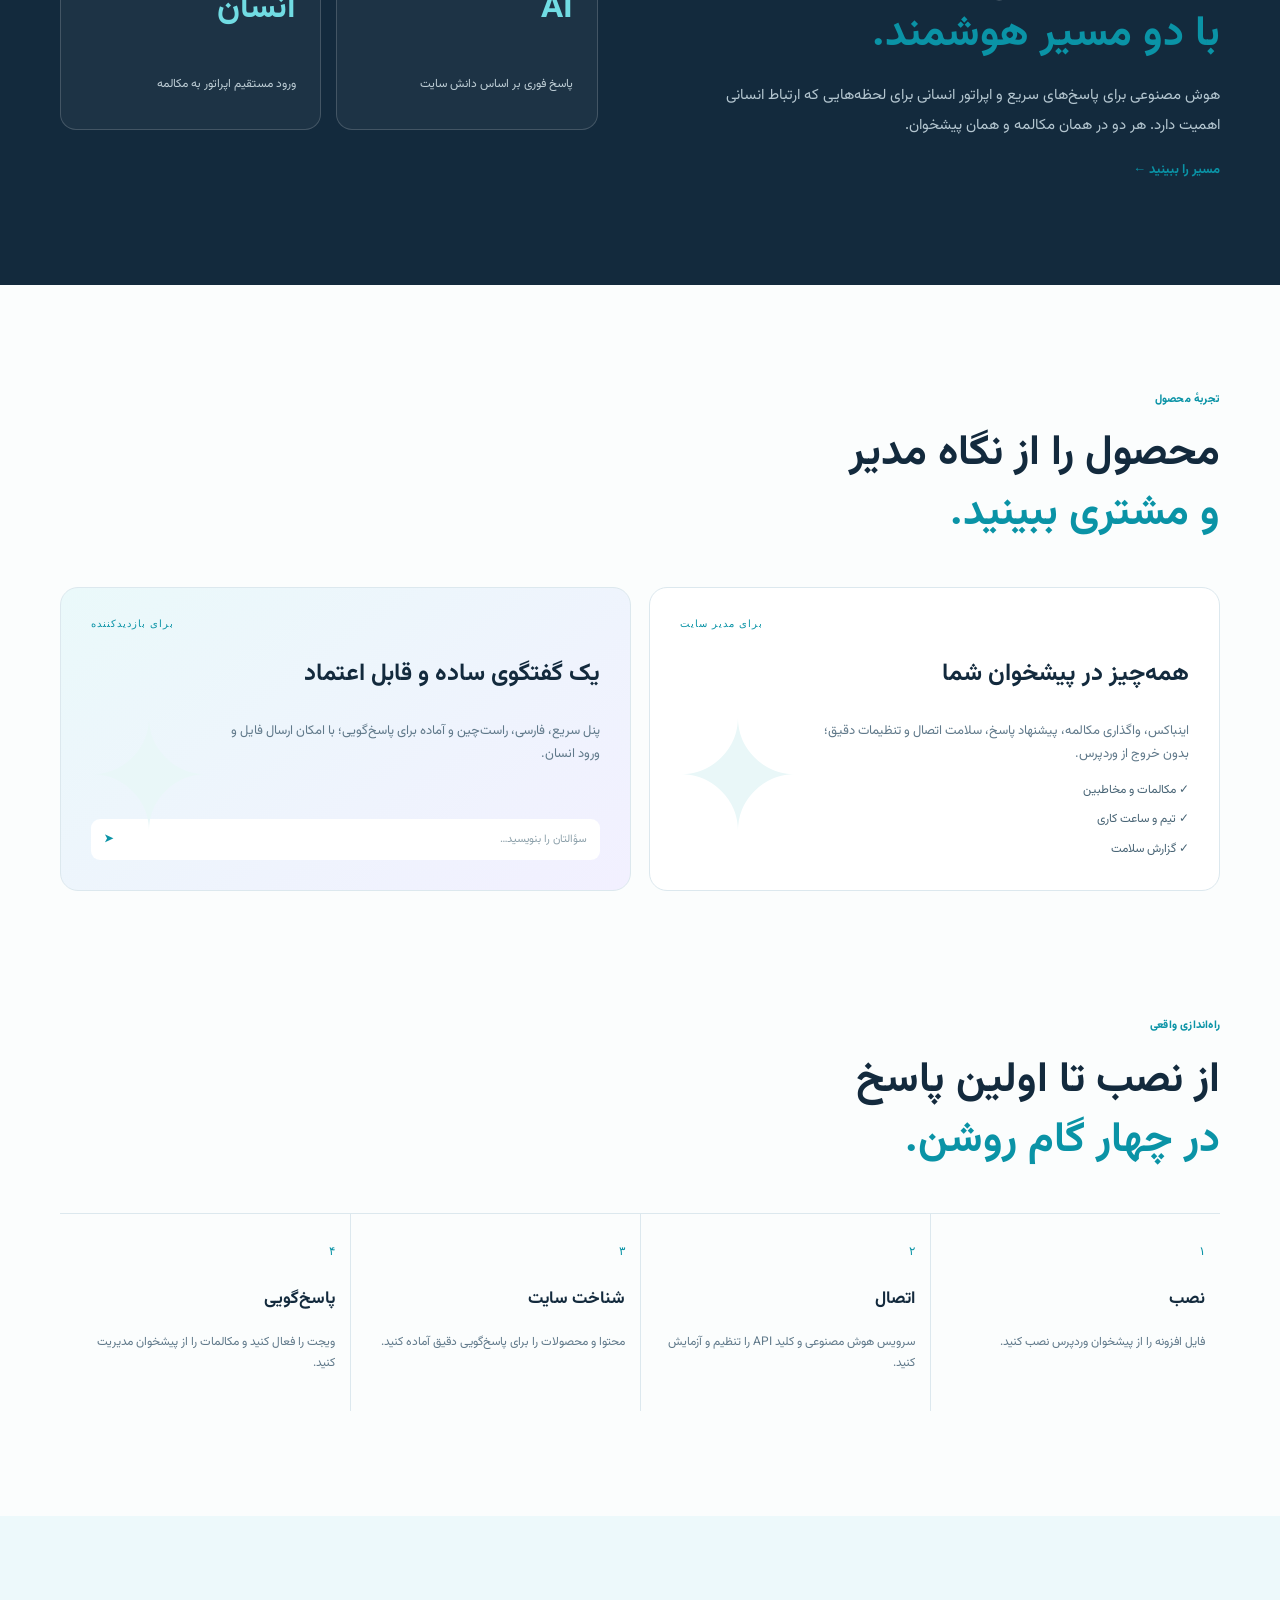
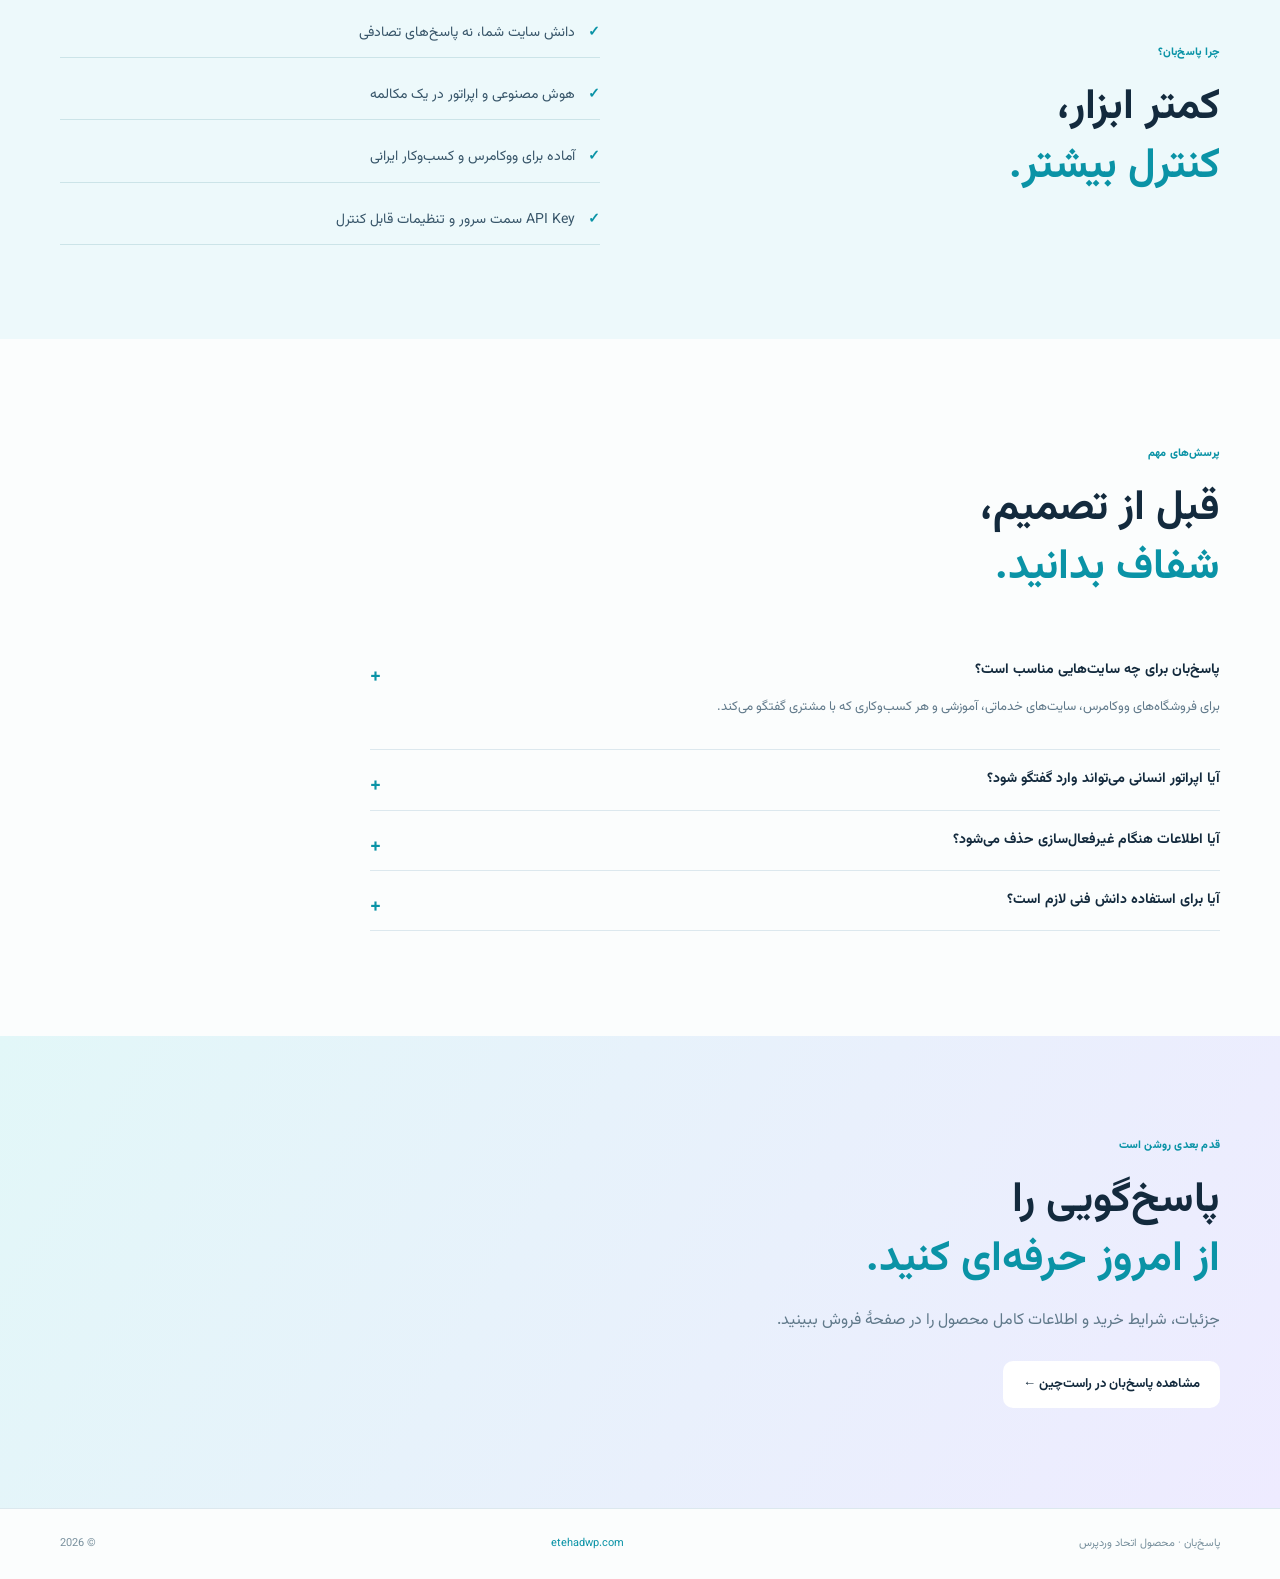
==== commit aa2ab023: "Rebuild landing from scratch for conversion Co-authored-by: arena-agent <297053741+arena-agent@users" ====
--- a/product-landing/index.html
+++ b/product-landing/index.html
@@ -1,10 +1,11 @@
-<!doctype html><html lang="fa" dir="rtl"><head><meta charset="utf-8"><meta name="viewport" content="width=device-width,initial-scale=1"><meta name="description" content="پاسخ‌بان؛ مرکز پشتیبانی هوشمند برای وردپرس و ووکامرس."><title>پاسخ‌بان | پاسخ‌گویی هوشمند برای کسب‌وکارهای ایرانی</title><link rel="stylesheet" href="styles.css"></head><body>
-<header class="nav wrap"><a class="logo" href="#top"><span>✦</span> پاسخ‌بان</a><nav><a href="#promise">چرا پاسخ‌بان</a><a href="#features">امکانات</a><a href="#workflow">روش کار</a><a href="#faq">پرسش‌ها</a></nav><a class="btn btn-small" data-buy href="https://www.rtl-theme.com/">خرید افزونه</a></header>
-<main id="top"><section class="hero wrap"><div class="hero-copy"><div class="hero-copy:before"></div><div class="eyebrow">مرکز پشتیبانی هوشمند برای وردپرس · نسخه ۳.۱.۳</div><h1>پاسخ بهتر،<br><em>کسب‌وکار آرام‌تر.</em></h1><p class="lead">پاسخ‌بان چت هوشمند، اپراتور انسانی، دانش سایت و ابزارهای فروش را در یک تجربهٔ فارسی و حرفه‌ای کنار هم می‌گذارد.</p><div class="hero-actions"><a class="btn" data-buy href="https://www.rtl-theme.com/">از راست‌چین دریافت کنید ←</a><a class="text-link" href="#workflow">ببینید چطور کار می‌کند ↓</a></div><div class="trust"><span>✓ نصب از پیشخوان</span><span>✓ کاملاً راست‌چین</span><span>✓ بدون قفل فروشنده</span></div></div><div class="hero-stage"><div class="stage-label">SMART SUPPORT / 24—7</div><div class="live-window"><div class="window-head"><span class="window-dot"></span><div><b>پاسخ‌بان</b><small><i></i> آنلاین و آمادهٔ پاسخ</small></div><span class="window-menu">•••</span></div><div class="window-body"><span class="time">امروز، ۱۰:۲۴</span><div class="msg bot">سلام! 👋<br>چطور می‌تونم کمکتون کنم؟</div><div class="msg user">سفارشم کی می‌رسه؟</div><div class="msg bot">حتماً بررسی می‌کنم. با ایمیل یا شمارهٔ تماس‌تان جست‌وجو می‌کنم… <b class="typing">•••</b></div></div><div class="window-input">پیامتان را بنویسید… <b>➤</b></div><div class="window-footer">پاسخ‌بان · هوش مصنوعی + پشتیبانی انسانی</div></div><div class="float-card"><b>✦</b><span>هر سؤال،<br><strong>یک فرصت</strong></span></div></div></section>
-<section class="numbers wrap"><div><b>۵+</b><span>ارائه‌دهندهٔ AI</span></div><div><b>۳۷</b><span>بررسی سلامت</span></div><div><b>۲۴/۷</b><span>پاسخ‌گویی خودکار</span></div><div><b>RTL</b><span>ساخته‌شده برای فارسی</span></div></section>
-<section class="promise wrap" id="promise"><div class="section-kicker">01 / نگاه متفاوت</div><div class="promise-grid"><div><h2>فقط یک چت‌بات نیست.<br><span>همکار پشتیبانی شماست.</span></h2></div><div><p>بیشتر ابزارها فقط پاسخ تولید می‌کنند. پاسخ‌بان می‌فهمد چه زمانی باید از دانش سایت استفاده کند، چه زمانی مشتری را به اپراتور بسپارد و چه زمانی به تیم فروش کمک کند.</p><a class="arrow-link" href="#features">امکانات را ببینید ←</a></div></div></section>
-<section class="features wrap" id="features"><div class="section-kicker">02 / پنج بُعد پاسخ‌بان</div><h2>یک تجربهٔ یکپارچه،<br><span>از اولین سؤال تا خرید.</span></h2><div class="feature-grid"><article><small>01</small><strong>🧠 دانش واقعی سایت</strong><p>با RAG و جست‌وجوی معنایی، پاسخ‌ها از محتوای واقعی شما می‌آیند؛ نه حدس‌های عمومی.</p></article><article><small>02</small><strong>💬 اپراتور انسانی</strong><p>اپراتور از همان مکالمه وارد می‌شود، پاسخ می‌دهد و همه‌چیز در اینباکس پیشخوان ثبت می‌ماند.</p></article><article><small>03</small><strong>🛒 فروش و ووکامرس</strong><p>محصول، قیمت، موجودی و وضعیت سفارش را امن و سریع در اختیار مشتری قرار دهید.</p></article><article><small>04</small><strong>🛡️ امنیت و کنترل</strong><p>کلید API سمت سرور، محدودسازی درخواست، نقش اپراتور و بررسی سلامت کامل.</p></article><article><small>05</small><strong>🇮🇷 برای ایران</strong><p>تقویم شمسی، پیامک، بله، تلگرام، ساعت کاری و رابط کاملاً فارسی و راست‌چین.</p></article><article class="feature-accent"><strong>یک افزونه برای تمام تیم</strong><p>از پاسخ خودکار تا همکاری انسانی؛ بدون چند پنل و چند تجربهٔ جدا.</p><a data-buy href="https://www.rtl-theme.com/">شروع کنید ←</a></article></div></section>
-<section class="workflow" id="workflow"><div class="wrap"><div class="section-kicker">03 / از سؤال تا رضایت</div><h2>مسیر پاسخ‌گویی،<br><span>روشن و قابل کنترل.</span></h2><div class="workflow-grid"><div><b>۱</b><h3>اتصال</h3><p>سرویس AI و کلید API را از تنظیمات انتخاب کنید.</p></div><div><b>۲</b><h3>شناخت</h3><p>محتوای سایت و محصولات را ایندکس کنید.</p></div><div><b>۳</b><h3>پاسخ</h3><p>دستیار به‌صورت شبانه‌روزی پاسخ می‌دهد.</p></div><div><b>۴</b><h3>تحویل به انسان</h3><p>هر وقت لازم باشد، اپراتور ادامه می‌دهد.</p></div></div></div></section>
-<section class="proof wrap"><div class="proof-card"><div class="section-kicker">04 / برای چه کسانی؟</div><h2>برای فروشگاه‌ها،<br>سایت‌های خدماتی و تیم‌های پشتیبانی.</h2><div class="proof-list"><span>✓ مدیرانی که پاسخ سریع می‌خواهند</span><span>✓ فروشگاه‌هایی که سؤال تکراری زیاد دارند</span><span>✓ تیم‌هایی که مکالمهٔ انسانی را از دست نمی‌دهند</span></div></div><div class="proof-quote">«پشتیبانی خوب فقط جواب دادن نیست؛ یعنی مشتری احساس کند کسی واقعاً حواسش به او هست.»<small>— تیم اتحاد وردپرس</small></div></section>
-<section class="faq wrap" id="faq"><div class="section-kicker">05 / پیش از خرید</div><h2>سؤال‌های مهم،<br><span>پاسخ‌های کوتاه.</span></h2><div class="faq-list"><details open><summary>با چه سرویس‌های هوش مصنوعی کار می‌کند؟ <b>+</b></summary><p>گپ‌جی‌پی‌تی، OpenAI، Gemini، Claude و سرویس‌های سازگار با OpenAI.</p></details><details><summary>آیا اطلاعات در زمان غیرفعال‌سازی حذف می‌شود؟ <b>+</b></summary><p>خیر. غیرفعال‌سازی اطلاعات را حذف نمی‌کند. حذف داده‌ها فقط هنگام حذف کامل افزونه انجام می‌شود.</p></details><details><summary>آیا اپراتور انسانی دارد؟ <b>+</b></summary><p>بله؛ اینباکس، واگذاری مکالمه، پاسخ دستی، پیشنهاد پاسخ و خلاصهٔ مکالمه در پیشخوان وجود دارد.</p></details><details><summary>نصب و راه‌اندازی چقدر سخت است؟ <b>+</b></summary><p>افزونه را از پیشخوان نصب کنید، سرویس و کلید را وارد کنید، تست اتصال بگیرید و ویجت را تنظیم کنید.</p></details></div></section>
-</main><footer class="footer wrap"><span>پاسخ‌بان · محصول اتحاد وردپرس</span><a href="https://etehadwp.com">etehadwp.com</a><span>© <span id="year"></span></span></footer><script src="script.js"></script></body></html>+<!doctype html><html lang="fa" dir="rtl"><head><meta charset="utf-8"><meta name="viewport" content="width=device-width,initial-scale=1"><meta name="description" content="پاسخ‌بان، دستیار هوشمند و مرکز پشتیبانی آنلاین برای وردپرس."><meta property="og:title" content="پاسخ‌بان | پاسخ‌گویی که به کسب‌وکار شما می‌رسد"><meta property="og:description" content="چت هوشمند، پشتیبانی انسانی و دانش سایت در یک افزونه حرفه‌ای وردپرس."><title>پاسخ‌بان | پشتیبانی هوشمند برای وردپرس</title><link rel="stylesheet" href="styles.css"></head><body>
+<header class="header"><div class="container nav"><a class="brand" href="#top"><span class="brand-mark">پ</span>پاسخ‌بان</a><nav><a href="#value">ارزش محصول</a><a href="#experience">تجربه</a><a href="#how">نحوه کار</a><a href="#faq">سؤالات</a></nav><a href="https://www.rtl-theme.com/" class="button button-small">مشاهده صفحه خرید</a></div></header>
+<main id="top"><section class="hero"><div class="container hero-grid"><div class="hero-copy"><p class="eyebrow">پشتیبانی هوشمند برای سایت‌های وردپرسی</p><h1>هر بازدیدکننده،<br><span>یک پاسخ مطمئن.</span></h1><p class="intro">پاسخ‌بان چت هوشمند، دانش واقعی سایت و اپراتور انسانی را در یک تجربهٔ ساده برای مشتری شما کنار هم قرار می‌دهد.</p><div class="actions"><a class="button" href="https://www.rtl-theme.com/">پاسخ‌بان را ببینید <b>←</b></a><a class="link" href="#experience">تجربه محصول <b>↓</b></a></div><p class="micro">نصب از پیشخوان وردپرس · رابط فارسی و راست‌چین · کنترل کامل مدیر</p></div><div class="product-frame"><div class="frame-bar"><i></i><i></i><i></i><span>پاسخ‌بان / گفتگوی آنلاین</span></div><div class="frame-content"><aside><strong>پاسخ‌بان</strong><small>مرکز پشتیبانی</small><a class="active">◎ گفتگوها</a><a>◌ مخاطبین</a><a>◈ آمار</a></aside><div class="conversation"><div class="conversation-top"><div><strong>گفتگوی جدید</strong><small>مشتری در انتظار پاسخ شماست</small></div><em>آنلاین</em></div><div class="message assistant">سلام! 👋<br>چطور می‌توانم کمک کنم؟</div><div class="message customer">می‌خواهم دربارهٔ محصولتان بیشتر بدانم.</div><div class="message assistant">حتماً. بر اساس اطلاعات سایت شما راهنمایی‌تان می‌کنم.</div><div class="composer">پیام خود را بنویسید… <b>➤</b></div></div></div><div class="frame-note"><b>●</b> هوش مصنوعی آماده است <span>+ ورود اپراتور انسانی</span></div></div></div></section>
+<section class="trust"><div class="container trust-row"><span>برای سایت‌هایی که پاسخ‌گویی را جدی می‌گیرند</span><b>WordPress</b><b>WooCommerce</b><b>RTL Ready</b><b>Human Handoff</b></div></section>
+<section class="section" id="value"><div class="container"><div class="section-head"><p class="eyebrow">مسئلهٔ واقعی</p><h2>پشتیبانی نباید بین<br><span>چند ابزار پراکنده باشد.</span></h2><p>پاسخ‌های تکراری، مشتری منتظر و اطلاعاتی که در چت‌ها گم می‌شوند، هزینهٔ پنهان هر سایت هستند.</p></div><div class="problem-grid"><article><b>۰۱</b><h3>سؤال‌های تکراری</h3><p>زمان تیم شما صرف جواب‌هایی می‌شود که بارها قبلاً داده‌اید.</p></article><article><b>۰۲</b><h3>مشتری بدون پاسخ</h3><p>وقتی اپراتور آنلاین نیست، فرصت فروش نباید متوقف شود.</p></article><article><b>۰۳</b><h3>دانش پراکنده</h3><p>اطلاعات محصول، سفارش و محتوای سایت باید در لحظه قابل استفاده باشد.</p></article></div></div></section>
+<section class="solution"><div class="container solution-grid"><div><p class="eyebrow">راه‌حل پاسخ‌بان</p><h2>یک مرکز پاسخ‌گویی،<br><span>با دو مسیر هوشمند.</span></h2><p>هوش مصنوعی برای پاسخ‌های سریع و اپراتور انسانی برای لحظه‌هایی که ارتباط انسانی اهمیت دارد. هر دو در همان مکالمه و همان پیشخوان.</p><a class="link" href="#how">مسیر را ببینید ←</a></div><div class="dual"><div><strong>AI</strong><span>پاسخ فوری بر اساس دانش سایت</span></div><div><strong>انسان</strong><span>ورود مستقیم اپراتور به مکالمه</span></div></div></div></section>
+<section class="section" id="experience"><div class="container"><div class="section-head wide"><p class="eyebrow">تجربهٔ محصول</p><h2>محصول را از نگاه مدیر<br><span>و مشتری ببینید.</span></h2></div><div class="experience-grid"><div class="experience-card admin"><div class="card-label">برای مدیر سایت</div><h3>همه‌چیز در پیشخوان شما</h3><p>اینباکس، واگذاری مکالمه، پیشنهاد پاسخ، سلامت اتصال و تنظیمات دقیق؛ بدون خروج از وردپرس.</p><div class="mini-list"><span>✓ مکالمات و مخاطبین</span><span>✓ تیم و ساعت کاری</span><span>✓ گزارش سلامت</span></div></div><div class="experience-card visitor"><div class="card-label">برای بازدیدکننده</div><h3>یک گفتگوی ساده و قابل اعتماد</h3><p>پنل سریع، فارسی، راست‌چین و آماده برای پاسخ‌گویی؛ با امکان ارسال فایل و ورود انسان.</p><div class="visitor-line"><span>سؤالتان را بنویسید…</span><b>➤</b></div></div></div></div></section>
+<section class="section compact" id="how"><div class="container"><div class="section-head"><p class="eyebrow">راه‌اندازی واقعی</p><h2>از نصب تا اولین پاسخ<br><span>در چهار گام روشن.</span></h2></div><div class="steps"><div><b>۱</b><h3>نصب</h3><p>فایل افزونه را از پیشخوان وردپرس نصب کنید.</p></div><div><b>۲</b><h3>اتصال</h3><p>سرویس هوش مصنوعی و کلید API را تنظیم و آزمایش کنید.</p></div><div><b>۳</b><h3>شناخت سایت</h3><p>محتوا و محصولات را برای پاسخ‌گویی دقیق آماده کنید.</p></div><div><b>۴</b><h3>پاسخ‌گویی</h3><p>ویجت را فعال کنید و مکالمات را از پیشخوان مدیریت کنید.</p></div></div></div></section>
+<section class="difference"><div class="container difference-grid"><div><p class="eyebrow">چرا پاسخ‌بان؟</p><h2>کمتر ابزار،<br><span>کنترل بیشتر.</span></h2></div><div class="check-list"><p><b>✓</b> دانش سایت شما، نه پاسخ‌های تصادفی</p><p><b>✓</b> هوش مصنوعی و اپراتور در یک مکالمه</p><p><b>✓</b> آماده برای ووکامرس و کسب‌وکار ایرانی</p><p><b>✓</b> API Key سمت سرور و تنظیمات قابل کنترل</p></div></div></section>
+<section class="section faq" id="faq"><div class="container"><div class="section-head"><p class="eyebrow">پرسش‌های مهم</p><h2>قبل از تصمیم،<br><span>شفاف بدانید.</span></h2></div><div class="faq-list"><details open><summary>پاسخ‌بان برای چه سایت‌هایی مناسب است؟ <b>+</b></summary><p>برای فروشگاه‌های ووکامرس، سایت‌های خدماتی، آموزشی و هر کسب‌وکاری که با مشتری گفتگو می‌کند.</p></details><details><summary>آیا اپراتور انسانی می‌تواند وارد گفتگو شود؟ <b>+</b></summary><p>بله. اپراتور از داخل اینباکس پیشخوان وارد همان مکالمه می‌شود و می‌تواند پاسخ دستی بدهد یا گفتگو را واگذار کند.</p></details><details><summary>آیا اطلاعات هنگام غیرفعال‌سازی حذف می‌شود؟ <b>+</b></summary><p>خیر. غیرفعال‌سازی افزونه تنظیمات و مکالمات را حذف نمی‌کند.</p></details><details><summary>آیا برای استفاده دانش فنی لازم است؟ <b>+</b></summary><p>خیر. نصب از پیشخوان انجام می‌شود و تنظیمات اصلی با راهنمای فارسی داخل افزونه قابل انجام است.</p></details></div></div></section>
+<section class="final-cta"><div class="container"><p class="eyebrow">قدم بعدی روشن است</p><h2>پاسخ‌گویی را<br><span>از امروز حرفه‌ای کنید.</span></h2><p>جزئیات، شرایط خرید و اطلاعات کامل محصول را در صفحهٔ فروش ببینید.</p><a class="button button-light" href="https://www.rtl-theme.com/">مشاهده پاسخ‌بان در راست‌چین ←</a></div></section></main><footer class="footer"><div class="container"><span>پاسخ‌بان · محصول اتحاد وردپرس</span><a href="https://etehadwp.com">etehadwp.com</a><span>© <span id="year"></span></span></div></footer><script src="script.js"></script></body></html>
--- a/product-landing/styles.css
+++ b/product-landing/styles.css
@@ -1,9 +1,2 @@
-@import url('https://fonts.googleapis.com/css2?family=Vazirmatn:wght@400;500;600;700;800;900&display=swap');
-:root{--bg:#07111f;--panel:#0d1b2d;--line:#1d3148;--text:#edf5ff;--muted:#9db0c5;--cyan:#48d7e9;--purple:#9375ff;--max:1160px}*{box-sizing:border-box}html{scroll-behavior:smooth}body{margin:0;background:var(--bg);color:var(--text);font-family:Vazirmatn,Arial,sans-serif;line-height:1.8}a{color:inherit;text-decoration:none}.wrap{width:min(var(--max),calc(100% - 48px));margin-inline:auto}.nav{height:82px;display:flex;align-items:center;justify-content:space-between;border-bottom:1px solid rgba(255,255,255,.06)}.logo{font-size:20px;font-weight:900;display:flex;align-items:center;gap:9px}.logo span{display:grid;place-items:center;width:32px;height:32px;border-radius:10px;background:linear-gradient(135deg,var(--cyan),var(--purple));color:#07111f}.nav nav{display:flex;gap:32px;color:var(--muted);font-size:14px}.nav nav a:hover,.text-link:hover{color:var(--cyan)}.btn{display:inline-flex;align-items:center;justify-content:center;gap:15px;padding:13px 22px;border-radius:12px;background:linear-gradient(100deg,#36cfe4,#7b8cff);color:#06111e;font-weight:800;box-shadow:0 10px 28px #36cfe426;transition:.2s}.btn:hover{transform:translateY(-3px);box-shadow:0 15px 35px #36cfe455}.btn-small{padding:8px 15px;font-size:13px}.hero{min-height:610px;display:grid;grid-template-columns:1.03fr .97fr;align-items:center;gap:70px;padding-block:70px}.eyebrow{color:var(--cyan);font-size:12px;font-weight:800;letter-spacing:.3px;margin-bottom:15px}.hero h1{font-size:clamp(39px,5vw,68px);line-height:1.25;letter-spacing:-2px;margin:0 0 22px;font-weight:900}.hero h1 em,.section-title span,.split span,.cta span{font-style:normal;color:var(--cyan)}.lead{color:var(--muted);font-size:17px;max-width:580px;line-height:2.1}.hero-actions{display:flex;align-items:center;gap:25px;margin-top:30px}.text-link{color:var(--muted);font-size:14px}.trust{display:flex;gap:20px;flex-wrap:wrap;margin-top:29px;font-size:11px;color:#7890a9}.hero-visual{position:relative;min-height:430px;display:grid;place-items:center}.glow{position:absolute;width:420px;height:420px;background:radial-gradient(circle,#3dd6e933,transparent 65%)}.chat-card{position:relative;width:min(360px,100%);overflow:hidden;border:1px solid #ffffff22;border-radius:25px;background:#102237dd;box-shadow:0 25px 80px #0008;backdrop-filter:blur(18px);transform:rotate(3deg)}.chat-head{display:flex;align-items:center;gap:12px;padding:19px;border-bottom:1px solid #ffffff12}.avatar{display:grid;place-items:center;width:40px;height:40px;border-radius:13px;background:linear-gradient(135deg,var(--cyan),var(--purple));color:#06111e;font-size:22px}.chat-head strong{display:block}.chat-head small{display:block;color:#93aabd;font-size:10px}.chat-head i{display:inline-block;width:6px;height:6px;border-radius:50%;background:#54e49b;margin-left:3px}.dots{margin-right:auto;color:#7992ac}.chat-body{padding:20px 18px 10px;min-height:270px;background:linear-gradient(180deg,#0f2033,#0b1929)}.date{text-align:center;color:#657e97;font-size:10px;margin-bottom:16px}.bubble{width:max-content;max-width:82%;padding:9px 13px;border-radius:15px;margin:10px 0;font-size:12px;line-height:1.8}.bot{background:#18344a;border-bottom-right-radius:4px}.user{margin-right:auto;background:linear-gradient(135deg,#405d9b,#644d9c);border-bottom-left-radius:4px}.typing{color:var(--cyan);letter-spacing:2px}.chat-input{margin:13px;background:#081524;border:1px solid #ffffff12;color:#6f889f;padding:9px 12px;border-radius:11px;font-size:11px}.chat-input b{float:left;color:var(--cyan)}.chat-foot{text-align:center;color:#718aa2;font-size:9px;padding:0 0 15px}.stats{display:grid;grid-template-columns:repeat(4,1fr);border-block:1px solid var(--line);padding-block:28px}.stats div{text-align:center;border-left:1px solid var(--line)}.stats div:last-child{border:0}.stats strong{display:block;font-size:25px;color:var(--cyan)}.stats span{font-size:12px;color:var(--muted)}.section{padding-block:115px}.section-title{max-width:550px;margin-bottom:45px}.section-title h2,.split h2,.why h2,.faq h2,.cta h2{font-size:38px;line-height:1.4;margin:0 0 12px}.section-title p,.split p{color:var(--muted)}.feature-grid{display:grid;grid-template-columns:repeat(3,1fr);gap:14px}.feature-grid article{position:relative;min-height:300px;padding:25px;border:1px solid var(--line);border-radius:18px;background:linear-gradient(145deg,#0d1c2e,#0a1727);transition:.2s}.feature-grid article:hover{border-color:#48d7e966;transform:translateY(-4px)}.feature-grid .num{position:absolute;left:22px;top:17px;color:#38536d;font-size:12px}.icon{font-size:28px;margin-bottom:17px}.feature-grid h3{font-size:18px;margin:0 0 8px}.feature-grid p{color:var(--muted);font-size:13px;line-height:2}.feature-grid ul{list-style:none;padding:0;color:#b2c4d6;font-size:11px}.feature-grid li{margin:5px 0}.feature-grid li:before{content:'✓';color:var(--cyan);margin-left:7px}.dark-card{background:linear-gradient(140deg,#153d54,#243461)!important;border:0!important}.dark-card a{color:var(--cyan);font-size:13px;font-weight:bold}.split{display:grid;grid-template-columns:1fr 1fr;gap:100px;padding-block:80px}.steps{display:grid;gap:22px}.steps>div{display:grid;grid-template-columns:45px 1fr;column-gap:15px;border-bottom:1px solid var(--line);padding-bottom:18px}.steps b{grid-row:span 2;display:grid;place-items:center;width:38px;height:38px;border-radius:50%;background:#153247;color:var(--cyan)}.steps h3{margin:0;font-size:16px}.steps p{margin:0;font-size:12px}.why{background:linear-gradient(100deg,#102c42,#161b3d);padding-block:80px}.why-inner{display:grid;grid-template-columns:1fr 1fr;align-items:center;gap:80px}.quote{font-size:18px;line-height:2;color:#d3e2ef;border-right:3px solid var(--cyan);padding-right:25px}.quote small{display:block;color:var(--cyan);font-size:12px;margin-top:15px}.faq{padding-block:110px}.faq-list{max-width:850px}.faq details{border-bottom:1px solid var(--line);padding:19px 0}.faq summary{cursor:pointer;font-weight:700;list-style:none}.faq summary::-webkit-details-marker{display:none}.faq summary span{float:left;color:var(--cyan);font-size:22px;transition:.2s}.faq details[open] summary span{transform:rotate(45deg)}.faq p{color:var(--muted);font-size:13px;margin:12px 0 0;max-width:760px}.cta{display:flex;align-items:center;justify-content:space-between;gap:30px;padding:55px 65px;margin-bottom:70px;border-radius:24px;background:linear-gradient(110deg,#153b50,#303264)}.cta h2{font-size:38px}.cta p{color:#bdcede}.btn-light{background:#eafcff}.footer{display:flex;justify-content:space-between;padding-block:25px;border-top:1px solid var(--line);color:#718aa3;font-size:11px}.footer a{color:var(--cyan)}@media(max-width:800px){.nav nav{display:none}.hero,.split,.why-inner{grid-template-columns:1fr;gap:35px}.hero{padding-block:55px}.hero-visual{min-height:390px}.stats{grid-template-columns:repeat(2,1fr);gap:20px}.stats div{border:0}.feature-grid{grid-template-columns:1fr 1fr}.section,.faq{padding-block:70px}.cta{display:block;padding:35px 25px}.cta .btn{margin-top:22px}.footer{flex-wrap:wrap;gap:10px}}@media(max-width:480px){.wrap{width:calc(100% - 30px)}.nav{height:68px}.nav .btn{font-size:11px}.hero h1{font-size:39px}.lead{font-size:15px}.hero-actions{align-items:flex-start;flex-direction:column;gap:17px}.feature-grid{grid-template-columns:1fr}.section-title h2,.split h2,.why h2,.faq h2,.cta h2{font-size:30px}.chat-card{transform:none}.trust{gap:8px;display:block}.trust span{display:inline-block;margin:3px 8px 3px 0}}
-.downloads{padding-block:20px 95px}.download-grid{display:grid;grid-template-columns:1fr 1fr;gap:15px;max-width:850px}.download-card{display:flex;align-items:center;gap:15px;padding:19px;border:1px solid var(--line);border-radius:15px;background:#0d1c2e;transition:.2s}.download-card:hover{border-color:var(--cyan);transform:translateY(-3px)}.download-icon{display:grid;place-items:center;width:43px;height:43px;border-radius:12px;background:#163a4c;color:var(--cyan);font-size:22px}.download-card strong,.download-card small{display:block}.download-card strong{font-size:14px}.download-card small{color:var(--muted);font-size:11px;margin-top:3px}.download-card>b{margin-right:auto;color:var(--cyan);font-size:20px}@media(max-width:600px){.download-grid{grid-template-columns:1fr}}
-/* Editorial treatment inspired by a premium product brief */
-body{background-color:#07111f;background-image:linear-gradient(rgba(72,215,233,.035) 1px,transparent 1px),linear-gradient(90deg,rgba(72,215,233,.035) 1px,transparent 1px);background-size:72px 72px}body:before{content:'PASOKHBAN / PRODUCT BRIEF';position:fixed;inset:16px auto auto 18px;z-index:5;color:#41627c;font:10px/1 Arial,sans-serif;letter-spacing:2px;direction:ltr;pointer-events:none}.hero{position:relative}.hero:after{content:'AI × HUMAN SUPPORT';position:absolute;right:0;top:38px;color:#41627c;font:10px Arial;letter-spacing:2px;direction:ltr}.hero-copy{position:relative}.hero-copy:before{content:'01 / SMART SUPPORT';display:block;color:#41627c;font:10px Arial;letter-spacing:2px;direction:ltr;margin-bottom:20px}.section-title:before{content:'01 / FEATURES';display:block;color:#41627c;font:10px Arial;letter-spacing:2px;direction:ltr;margin-bottom:16px}.split>div:first-child:before{content:'02 / WORKFLOW';display:block;color:#41627c;font:10px Arial;letter-spacing:2px;direction:ltr;margin-bottom:16px}.why-inner:before{content:'03 / A BETTER ANSWER';position:absolute;transform:translateY(-64px);color:#55728a;font:10px Arial;letter-spacing:2px;direction:ltr}.why-inner{position:relative}.faq .section-title:before{content:'04 / QUESTIONS'}.downloads .section-title:before{content:'05 / DOWNLOADS'}.cta{position:relative;overflow:hidden}.cta:after{content:'✦';position:absolute;left:7%;bottom:-35px;font-size:180px;color:#ffffff0b}.chat-card:before{content:'LIVE / 24—7';position:absolute;z-index:2;left:18px;top:12px;color:#8eeaf3;font:9px Arial;letter-spacing:1px;direction:ltr}.footer{direction:rtl}.footer:before{content:'PASOKHBAN / ETEHADWP';direction:ltr;color:#38536d;font:10px Arial;letter-spacing:1px;margin-left:auto}.footer span:first-child{margin-right:20px}@media(max-width:800px){.hero:after{top:15px}.why-inner:before{position:static;transform:none;margin-bottom:-8px}}
-/* Light editorial theme */
-:root{--bg:#f7fafc;--panel:#fff;--line:#dfe8ef;--text:#102236;--muted:#5d7184;--cyan:#078fa8;--purple:#6b55d9}body{background-color:#f7fafc;background-image:linear-gradient(rgba(9,128,153,.045) 1px,transparent 1px),linear-gradient(90deg,rgba(9,128,153,.045) 1px,transparent 1px)}body:before{color:#87a0af}.nav{border-bottom-color:#dfe8ef}.nav nav{color:#617688}.hero h1{color:#102236}.hero h1 em,.section-title span,.split span,.why h2 span,.cta span{color:#087f96}.lead{color:#5d7184}.trust{color:#6c8292}.glow{background:radial-gradient(circle,#56d4e733,transparent 65%)}.chat-card{border-color:#d7e4eb;background:#ffffffee;box-shadow:0 25px 80px #2b66731f}.chat-body{background:linear-gradient(180deg,#f6fbfd,#edf5f8)}.chat-head{border-bottom-color:#e4edf1}.chat-head small,.dots{color:#7290a0}.bot{background:#e2f3f6;color:#183247}.user{background:linear-gradient(135deg,#6c7de0,#8970d8);color:#fff}.chat-input{background:#f4f8fa;border-color:#dbe7ec;color:#8195a2}.chat-foot{color:#7a909e}.stats{border-block-color:#dfe8ef}.stats div{border-left-color:#dfe8ef}.stats span{color:#617688}.feature-grid article{border-color:#dfe8ef;background:linear-gradient(145deg,#fff,#f5fafc);box-shadow:0 7px 25px #173d4d08}.feature-grid article:hover{border-color:#52b9ca;box-shadow:0 14px 35px #173d4d14}.feature-grid .num{color:#93aab7}.feature-grid p,.feature-grid ul{color:#607687}.dark-card{background:linear-gradient(140deg,#e1f7fa,#e9e7ff)!important;color:#102236}.dark-card a{color:#087f96}.steps>div{border-bottom-color:#dfe8ef}.why{background:linear-gradient(100deg,#e5f7fa,#eeedff)}.quote{color:#233e51}.faq details{border-bottom-color:#dfe8ef}.cta{background:linear-gradient(110deg,#dff6f9,#e9e7ff);box-shadow:0 18px 50px #173d4d10}.btn-light{background:#102236;color:#fff}.footer{border-top-color:#dfe8ef;color:#718796}.download-card{border-color:#dfe8ef;background:#fff;box-shadow:0 7px 25px #173d4d08}.download-card:hover{border-color:#52b9ca;box-shadow:0 12px 30px #173d4d12}.download-icon{background:#e3f6f8}.footer:before{color:#8aa1ad}
-/* New premium white landing v2 */
-.hero-stage{position:relative;min-height:450px;display:grid;place-items:center}.stage-label{position:absolute;right:0;top:12px;color:#7d99a7;font:10px Arial;letter-spacing:2px;direction:ltr}.live-window{width:min(375px,100%);border:1px solid #d6e6ec;border-radius:24px;background:#fff;box-shadow:0 25px 70px #173d4d18;overflow:hidden}.window-head{display:flex;align-items:center;gap:11px;padding:17px;border-bottom:1px solid #e6eef1}.window-dot{width:39px;height:39px;border-radius:12px;background:linear-gradient(135deg,#42cedf,#7b6fea);position:relative}.window-dot:after{content:'✦';position:absolute;inset:0;display:grid;place-items:center;color:#fff;font-size:20px}.window-head b{display:block;color:#173044}.window-head small{display:block;color:#72909e;font-size:10px}.window-head i{display:inline-block;width:6px;height:6px;background:#35c98b;border-radius:50%;margin-left:3px}.window-menu{margin-right:auto;color:#98acb6}.window-body{height:275px;padding:17px;background:linear-gradient(#fbfeff,#f1f8fa)}.time{display:block;text-align:center;color:#96aab4;font-size:10px;margin-bottom:15px}.msg{width:max-content;max-width:80%;padding:9px 12px;margin:9px 0;border-radius:14px;font-size:12px;line-height:1.8}.msg.bot{background:#e3f5f7;color:#17394c;border-bottom-right-radius:4px}.msg.user{margin-right:auto;background:linear-gradient(135deg,#697be1,#8670d7);color:#fff;border-bottom-left-radius:4px}.typing{color:#078fa8;letter-spacing:3px}.window-input{margin:12px;padding:9px 12px;border:1px solid #e1ebee;border-radius:11px;color:#8ba0aa;font-size:11px}.window-input b{float:left;color:#078fa8}.window-footer{text-align:center;color:#89a0aa;font-size:9px;padding-bottom:14px}.float-card{position:absolute;bottom:28px;left:0;display:flex;align-items:center;gap:9px;padding:13px 15px;border:1px solid #d9e9ed;border-radius:15px;background:#fff;box-shadow:0 12px 30px #173d4d13;font-size:12px}.float-card b{display:grid;place-items:center;width:30px;height:30px;border-radius:9px;background:#e2f7fa;color:#078fa8}.float-card strong{color:#078fa8}.numbers{display:grid;grid-template-columns:repeat(4,1fr);padding-block:27px;border-block:1px solid #dfe8ef}.numbers div{text-align:center;border-left:1px solid #dfe8ef}.numbers div:last-child{border:0}.numbers b{display:block;color:#087f96;font-size:24px}.numbers span{color:#617688;font-size:11px}.promise,.features,.proof,.faq{padding-block:100px}.section-kicker{color:#087f96;font:10px Arial;letter-spacing:2px;direction:ltr;margin-bottom:19px}.promise-grid{display:grid;grid-template-columns:1fr 1fr;gap:90px}.promise h2,.features>h2,.workflow h2,.proof h2,.faq h2,.downloads h2{font-size:39px;line-height:1.45;margin:0}.promise h2 span,.features h2 span,.workflow h2 span,.proof h2 span,.faq h2 span,.downloads h2 span{color:#087f96}.promise p{font-size:16px;line-height:2;color:#607687}.arrow-link,.feature-accent a{color:#087f96;font-size:13px;font-weight:bold}.features>h2{margin-bottom:35px}.feature-grid{display:grid;grid-template-columns:repeat(3,1fr);gap:15px}.feature-grid article{min-height:220px;padding:23px;border:1px solid #dbe7ec;border-radius:17px;background:#fff;box-shadow:0 8px 25px #173d4d08}.feature-grid article small{display:block;color:#95aab4;font:11px Arial;direction:ltr;margin-bottom:28px}.feature-grid article strong{display:block;font-size:17px}.feature-grid article p{font-size:13px;color:#607687;line-height:2}.feature-accent{background:linear-gradient(135deg,#def6f8,#eeeaff)!important}.feature-accent strong{color:#173044}.workflow{padding-block:100px;background:linear-gradient(110deg,#e9f9fa,#f0eeff)}.workflow h2{margin-bottom:42px}.workflow-grid{display:grid;grid-template-columns:repeat(4,1fr);gap:17px}.workflow-grid>div{padding:20px;border-top:2px solid #087f96}.workflow-grid b{color:#087f96;font:12px Arial;direction:ltr}.workflow-grid h3{font-size:17px}.workflow-grid p{color:#607687;font-size:12px}.proof{display:grid;grid-template-columns:1.1fr .9fr;gap:60px;align-items:center}.proof-card{padding:35px;border:1px solid #dbe7ec;border-radius:20px}.proof-list{display:grid;gap:9px;color:#536c7e;font-size:13px;margin-top:28px}.proof-list span:before{color:#087f96}.proof-quote{border-right:3px solid #087f96;padding-right:25px;color:#294557;font-size:19px;line-height:2}.proof-quote small{display:block;color:#087f96;font-size:11px;margin-top:14px}.faq h2{margin-bottom:35px}.faq-list{max-width:850px}.faq details{border-bottom:1px solid #dfe8ef;padding:18px 0}.faq summary{cursor:pointer;font-weight:700}.faq summary b{float:left;color:#087f96;font-size:20px}.faq p{color:#607687;font-size:13px}.downloads{display:grid;grid-template-columns:1fr 1fr;gap:70px;align-items:center;padding:60px 45px;margin-bottom:70px;border-radius:22px;background:linear-gradient(110deg,#e4f8fa,#eeecff)}.downloads p{color:#607687}.download-links{display:grid;gap:10px}.download-card{display:flex;align-items:center;gap:13px;padding:15px;border:1px solid #d3e5eb;border-radius:13px;background:#fff}.download-card>b{display:grid;place-items:center;width:35px;height:35px;border-radius:9px;background:#e2f6f8;color:#087f96}.download-card strong,.download-card small{display:block}.download-card small{font-size:10px;color:#718896}.btn-dark{background:#102236;color:#fff;text-align:center}.footer{border-top:1px solid #dfe8ef;padding-block:25px;color:#718796;font-size:11px;display:flex;justify-content:space-between}.footer a{color:#087f96}@media(max-width:800px){.promise-grid,.proof,.downloads{grid-template-columns:1fr;gap:30px}.feature-grid{grid-template-columns:1fr 1fr}.workflow-grid{grid-template-columns:1fr 1fr}.numbers{grid-template-columns:repeat(2,1fr);gap:18px}.numbers div{border:0}.promise,.features,.proof,.faq{padding-block:65px}}@media(max-width:500px){.feature-grid,.workflow-grid{grid-template-columns:1fr}.promise h2,.features>h2,.workflow h2,.proof h2,.faq h2,.downloads h2{font-size:30px}.float-card{left:-8px}.downloads{padding:30px 22px}.footer{flex-wrap:wrap;gap:9px}}
+@import url('https://fonts.googleapis.com/css2?family=Vazirmatn:wght@400;500;600;700;800;900&display=swap');:root{--ink:#132a3d;--muted:#60798a;--line:#dce8ee;--cyan:#0a93a6;--pale:#edf9fb;--bg:#fbfdfd;--max:1160px}*{box-sizing:border-box}html{scroll-behavior:smooth}body{margin:0;background:var(--bg);color:var(--ink);font-family:Vazirmatn,Arial,sans-serif;line-height:1.8}a{text-decoration:none;color:inherit}.container{width:min(var(--max),calc(100% - 44px));margin:auto}.header{position:sticky;top:0;z-index:10;background:#fbfdfdeb;border-bottom:1px solid #e4edf1;backdrop-filter:blur(16px)}.nav{height:76px;display:flex;align-items:center;justify-content:space-between;gap:25px}.brand{display:flex;align-items:center;gap:10px;font-weight:900;font-size:20px}.brand-mark{display:grid;place-items:center;width:34px;height:34px;border-radius:11px;background:var(--ink);color:#fff}.nav nav{display:flex;gap:28px;font-size:13px;color:var(--muted)}.nav nav a:hover,.link,.eyebrow{color:var(--cyan)}.button{display:inline-flex;align-items:center;justify-content:center;gap:14px;padding:12px 20px;border-radius:10px;background:var(--ink);color:#fff;font-size:13px;font-weight:700;transition:.2s}.button:hover{transform:translateY(-2px);box-shadow:0 12px 24px #132a3d1c}.button-small{padding:8px 14px;font-size:12px}.button-light{background:#fff;color:var(--ink)}.hero{padding:75px 0 65px;background:radial-gradient(circle at 75% 30%,#c5f1f566,transparent 27%)}.hero-grid{display:grid;grid-template-columns:.92fr 1.08fr;align-items:center;gap:75px}.eyebrow{font-size:11px;font-weight:800;letter-spacing:.2px;margin:0 0 16px}.hero h1{font-size:clamp(42px,5.5vw,72px);line-height:1.23;letter-spacing:-2px;margin:0 0 22px}.hero h1 span,h2 span{color:var(--cyan)}.intro{max-width:520px;color:var(--muted);font-size:17px;line-height:2.15}.actions{display:flex;align-items:center;gap:24px;margin-top:30px}.link{font-size:13px;font-weight:700}.micro{color:#78909e;font-size:11px;margin-top:25px}.product-frame{position:relative;border:1px solid #cfe2e8;border-radius:20px;background:#fff;box-shadow:0 25px 65px #183e501c;overflow:hidden;transform:rotate(1deg)}.frame-bar{height:42px;display:flex;align-items:center;gap:6px;padding:0 17px;border-bottom:1px solid var(--line);color:#89a0ab;font:10px Arial;direction:ltr}.frame-bar i{width:7px;height:7px;border-radius:50%;background:#d6e6eb}.frame-bar span{margin-left:auto}.frame-content{display:grid;grid-template-columns:145px 1fr;min-height:350px}.frame-content aside{padding:22px 14px;background:#f4fafb;border-left:1px solid var(--line)}.frame-content aside strong,.frame-content aside small,.frame-content aside a{display:block}.frame-content aside strong{font-size:15px}.frame-content aside small{color:#8299a5;font-size:10px;margin-bottom:25px}.frame-content aside a{padding:8px 9px;margin:4px 0;color:#728995;font-size:11px;border-radius:7px}.frame-content aside a.active{background:#dff4f6;color:#087f96;font-weight:700}.conversation{padding:22px;background:#fff}.conversation-top{display:flex;justify-content:space-between;align-items:start;border-bottom:1px solid #edf2f4;padding-bottom:15px}.conversation-top strong,.conversation-top small{display:block}.conversation-top small{color:#849ba7;font-size:10px}.conversation-top em{font-style:normal;color:#299c72;font-size:10px}.message{max-width:78%;padding:9px 12px;margin:17px 0;border-radius:12px;font-size:11px;line-height:1.8}.message.assistant{background:#e5f6f8;border-bottom-right-radius:3px}.message.customer{margin-right:auto;background:#183f5b;color:#fff;border-bottom-left-radius:3px}.composer{margin-top:46px;padding:9px 12px;border:1px solid var(--line);border-radius:9px;color:#95a8b1;font-size:10px}.composer b{float:left;color:var(--cyan)}.frame-note{padding:12px 17px;border-top:1px solid var(--line);font-size:10px;color:#728b97}.frame-note b{color:#27ae80}.frame-note span{float:left}.trust{border-block:1px solid var(--line);padding:20px 0}.trust-row{display:flex;align-items:center;justify-content:space-between;color:#78909d;font-size:11px}.trust-row b{color:#496576;font-size:12px}.section{padding:105px 0}.section-head{max-width:600px;margin-bottom:42px}.section-head.wide{max-width:none}.section-head h2,.solution h2,.difference h2,.final-cta h2{font-size:42px;line-height:1.42;margin:0 0 14px}.section-head>p:last-child,.solution p{color:var(--muted);font-size:15px}.problem-grid{display:grid;grid-template-columns:repeat(3,1fr);gap:16px}.problem-grid article{padding:25px;border-top:2px solid var(--cyan);background:#fff}.problem-grid b{color:#92aab5;font:11px Arial}.problem-grid h3{font-size:18px}.problem-grid p{font-size:13px;color:var(--muted)}.solution{padding:100px 0;background:var(--ink);color:#fff}.solution-grid{display:grid;grid-template-columns:1fr 1fr;gap:85px;align-items:center}.solution p{color:#b4c6d0;line-height:2}.dual{display:grid;grid-template-columns:1fr 1fr;gap:15px}.dual div{min-height:175px;padding:24px;border:1px solid #ffffff2b;border-radius:16px;background:#ffffff0b}.dual strong{display:block;font-size:33px;color:#71dce3;margin-bottom:30px}.dual span{font-size:12px;color:#bdcdd5}.experience-grid{display:grid;grid-template-columns:1fr 1fr;gap:18px}.experience-card{min-height:300px;padding:30px;border-radius:18px;border:1px solid var(--line);background:#fff;position:relative;overflow:hidden}.experience-card:after{content:'✦';position:absolute;left:25px;bottom:-38px;font-size:150px;color:#e9f7f8}.experience-card.visitor{background:linear-gradient(145deg,#eaf9fa,#f2f0ff)}.card-label{color:var(--cyan);font:10px Arial;letter-spacing:1px;direction:ltr}.experience-card h3{font-size:24px}.experience-card p{max-width:390px;color:var(--muted);font-size:13px}.mini-list{display:grid;gap:8px;color:#496576;font-size:12px}.visitor-line{position:absolute;bottom:30px;right:30px;left:30px;padding:11px 13px;border-radius:9px;background:#fff;color:#8ca0aa;font-size:11px}.visitor-line b{float:left;color:var(--cyan)}.compact{padding-top:20px}.steps{display:grid;grid-template-columns:repeat(4,1fr);border-top:1px solid var(--line)}.steps>div{padding:24px 15px;border-left:1px solid var(--line)}.steps>div:last-child{border:0}.steps b{color:var(--cyan);font:12px Arial}.steps h3{font-size:17px}.steps p{color:var(--muted);font-size:12px}.difference{padding:80px 0;background:var(--pale)}.difference-grid{display:grid;grid-template-columns:1fr 1fr;gap:80px;align-items:center}.check-list{font-size:14px;color:#38566a}.check-list p{padding:11px 0;border-bottom:1px solid #cce4e8}.check-list b{color:var(--cyan);margin-left:9px}.faq-list{max-width:850px}.faq details{border-bottom:1px solid var(--line);padding:17px 0}.faq summary{cursor:pointer;font-weight:700;font-size:14px;list-style:none}.faq summary::-webkit-details-marker{display:none}.faq summary b{float:left;color:var(--cyan);font-size:20px}.faq details p{color:var(--muted);font-size:13px}.final-cta{padding:100px 0;background:linear-gradient(120deg,#e2f7f8,#eeebff)}.final-cta p:not(.eyebrow){color:var(--muted);margin-bottom:25px}.footer{padding:25px 0;border-top:1px solid var(--line);color:#78909d;font-size:11px}.footer .container{display:flex;justify-content:space-between}.footer a{color:var(--cyan)}@media(max-width:850px){.nav nav{display:none}.hero-grid,.solution-grid,.difference-grid{grid-template-columns:1fr;gap:45px}.hero{padding-top:50px}.product-frame{transform:none}.trust-row{flex-wrap:wrap;gap:15px}.problem-grid,.experience-grid{grid-template-columns:1fr}.steps{grid-template-columns:repeat(2,1fr)}.steps>div:nth-child(2){border-left:0}.section-head h2,.solution h2,.difference h2,.final-cta h2{font-size:34px}}@media(max-width:500px){.container{width:calc(100% - 30px)}.nav{height:65px}.nav .button{font-size:10px}.hero h1{font-size:42px}.intro{font-size:15px}.actions{align-items:start;flex-direction:column;gap:17px}.frame-content{grid-template-columns:1fr}.frame-content aside{display:none}.conversation{min-height:350px}.dual{grid-template-columns:1fr}.steps{grid-template-columns:1fr}.steps>div{border-left:0;border-bottom:1px solid var(--line)}.footer .container{flex-wrap:wrap;gap:9px}}
+@media(prefers-reduced-motion:reduce){*{scroll-behavior:auto!important;transition:none!important}}
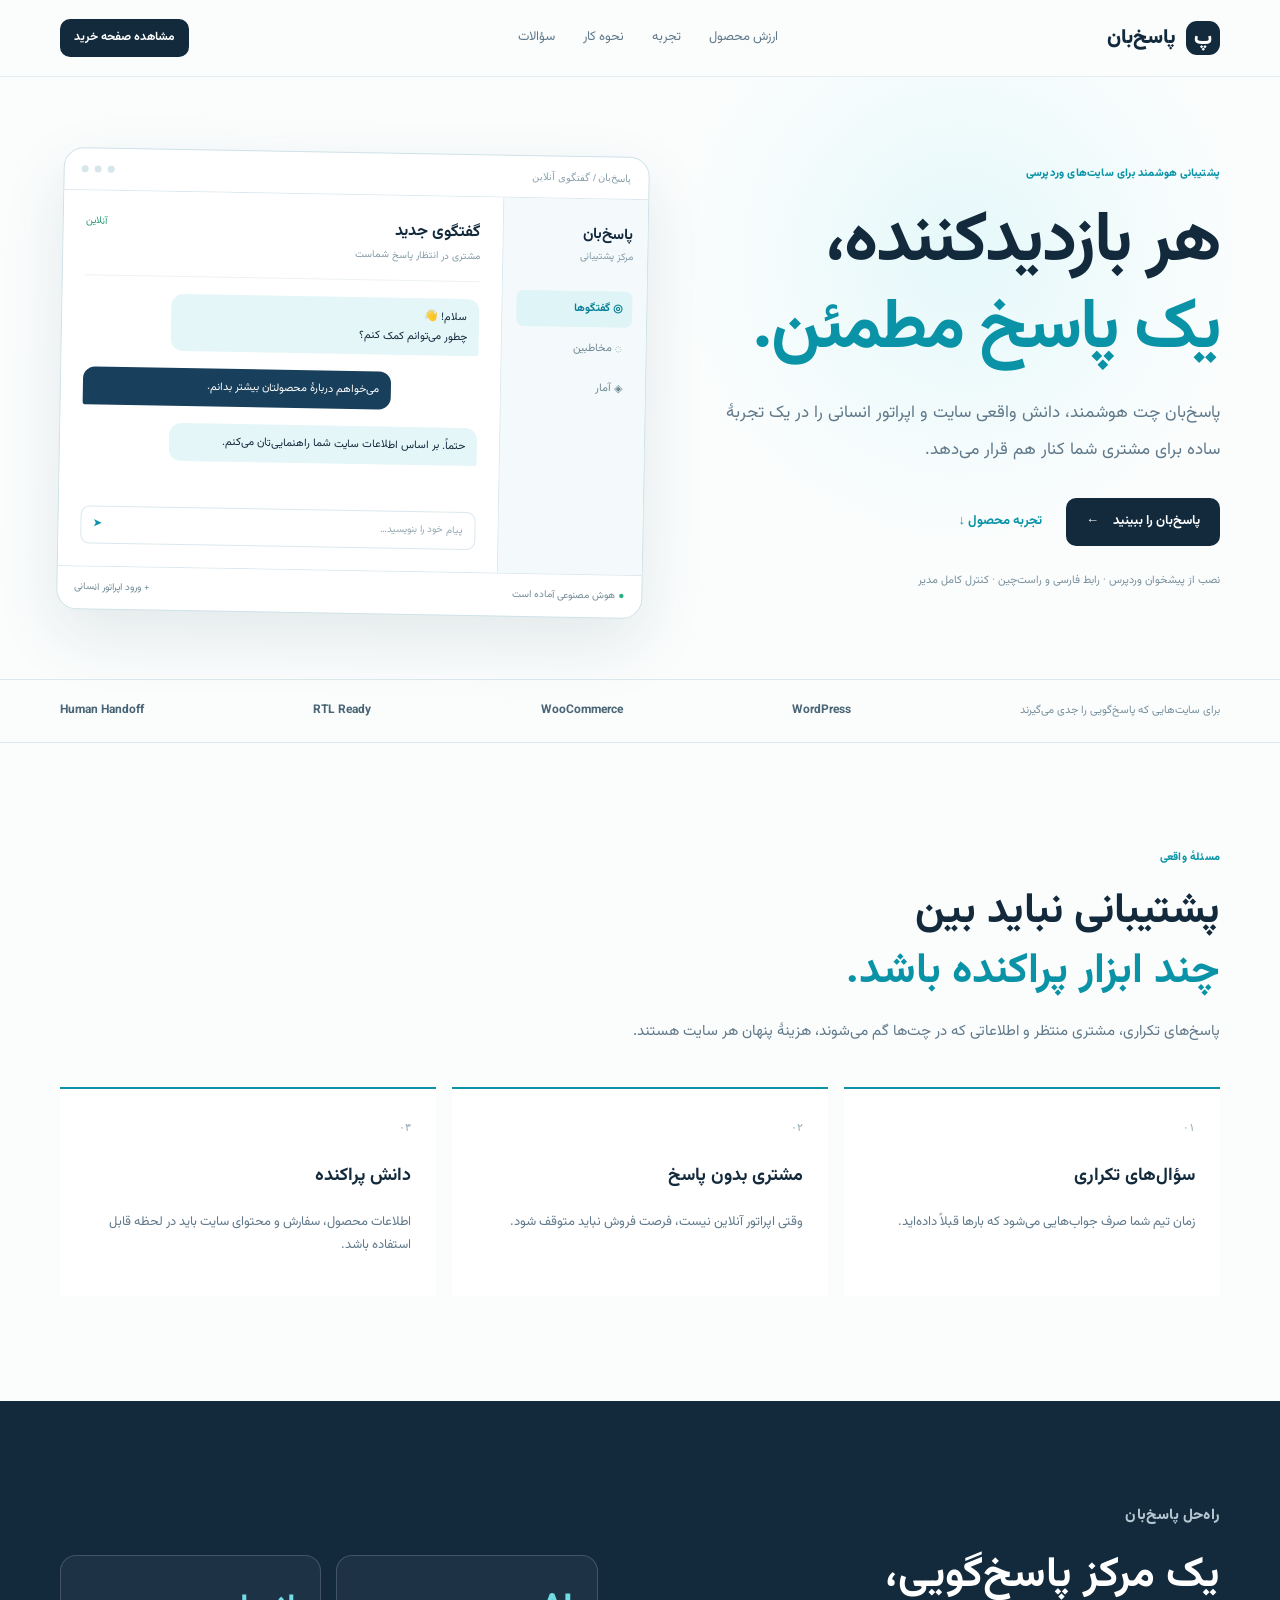
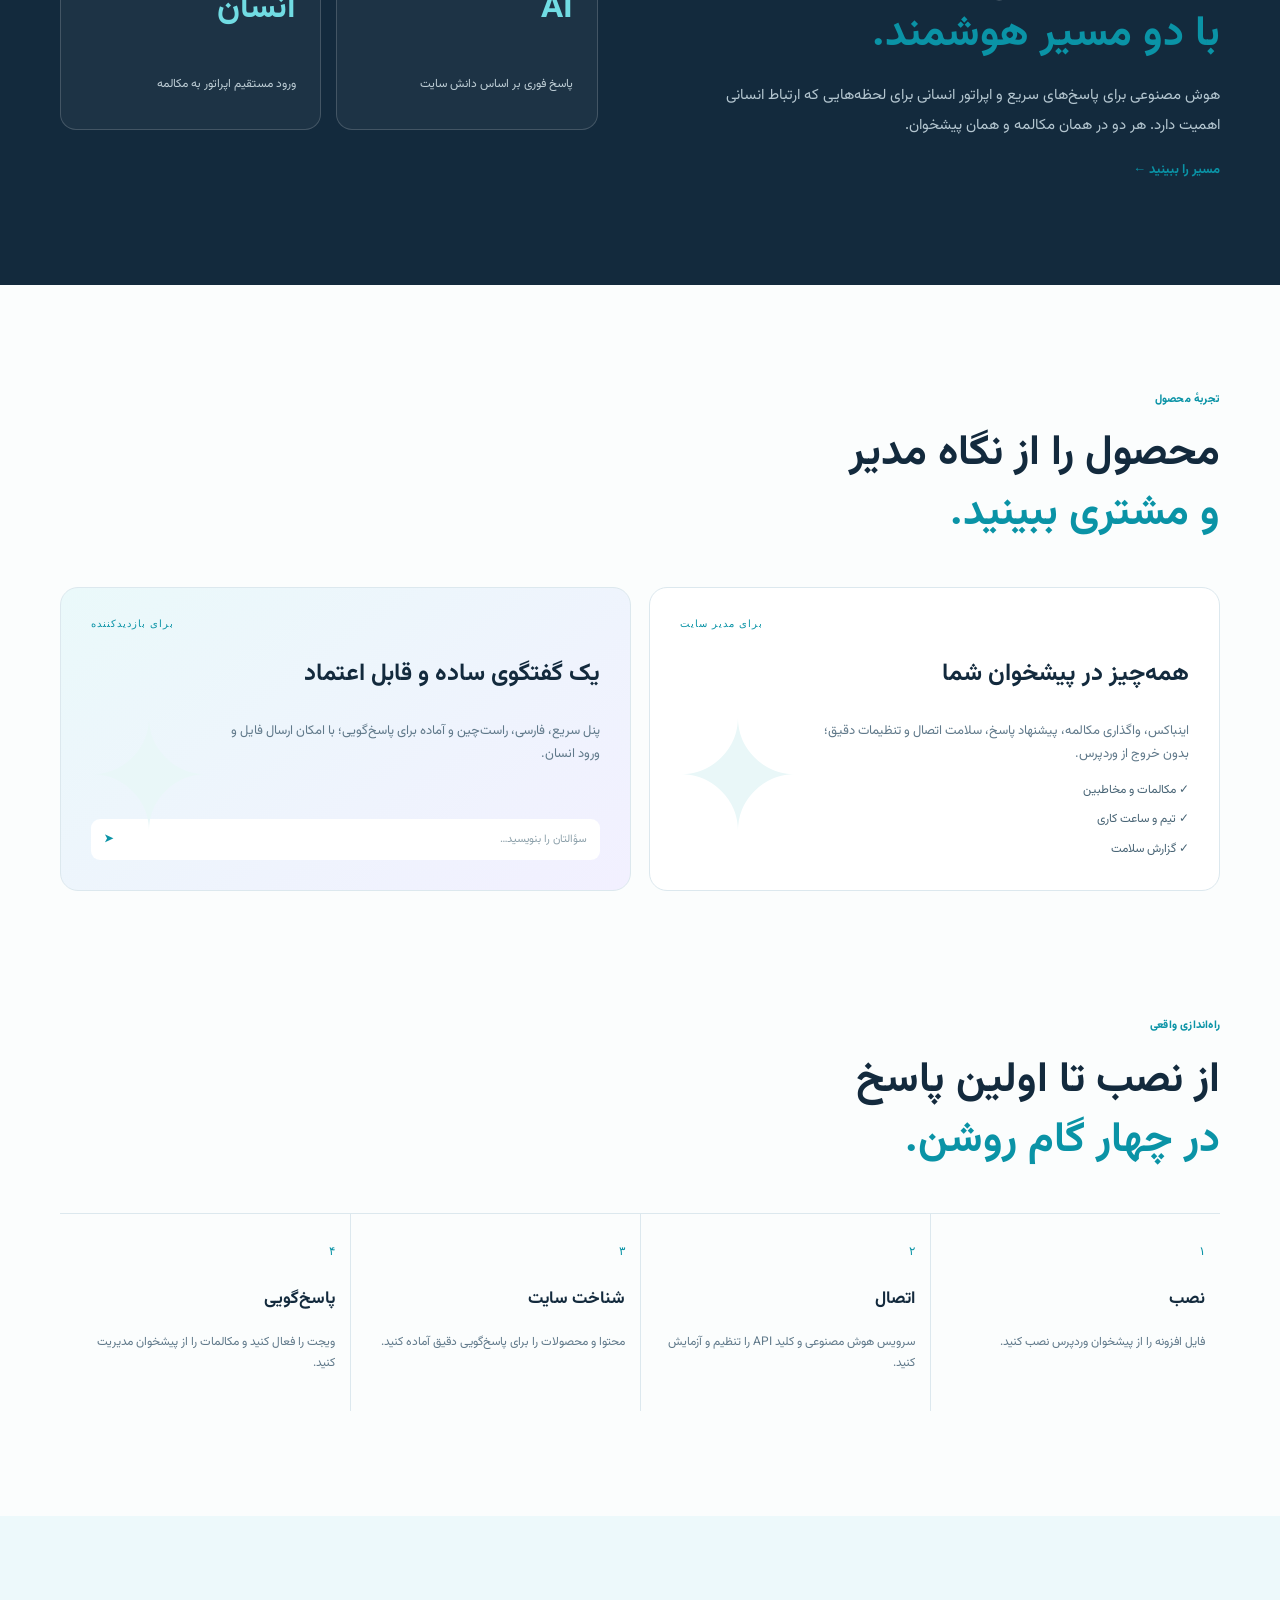
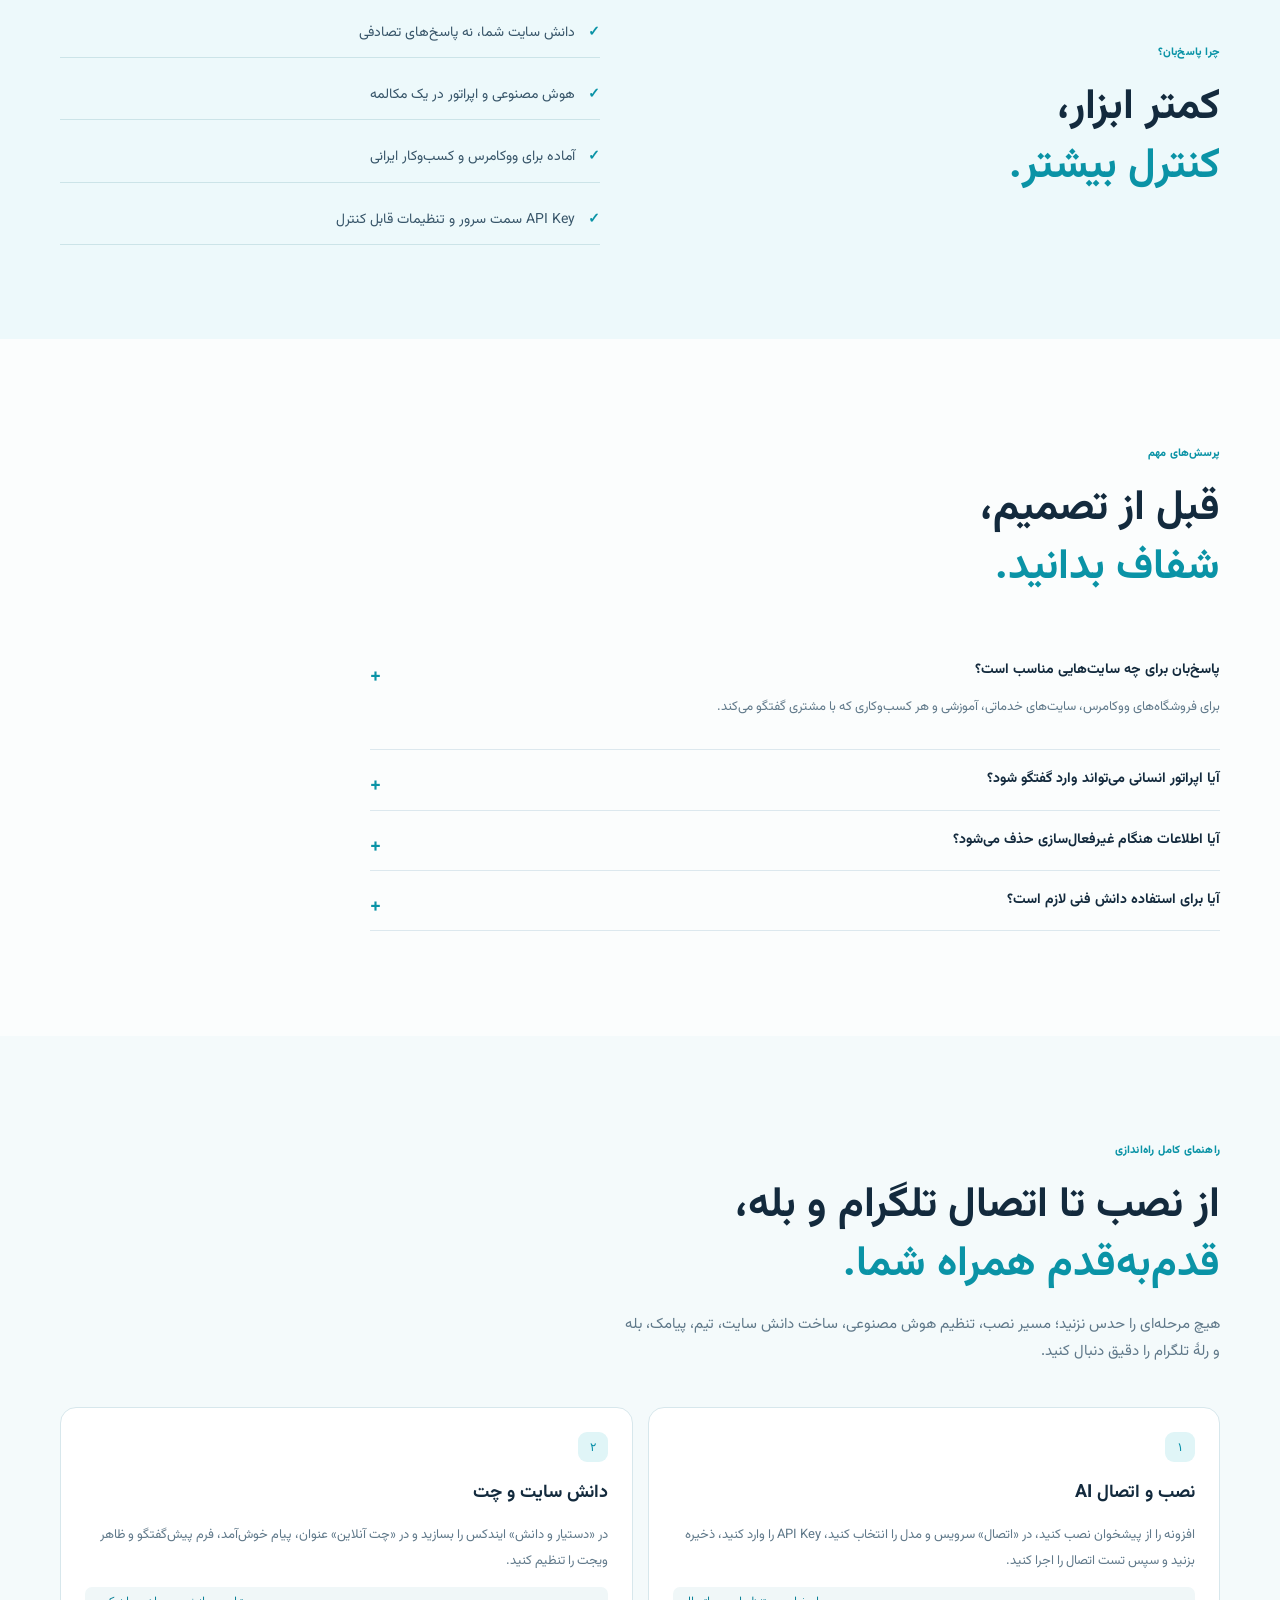
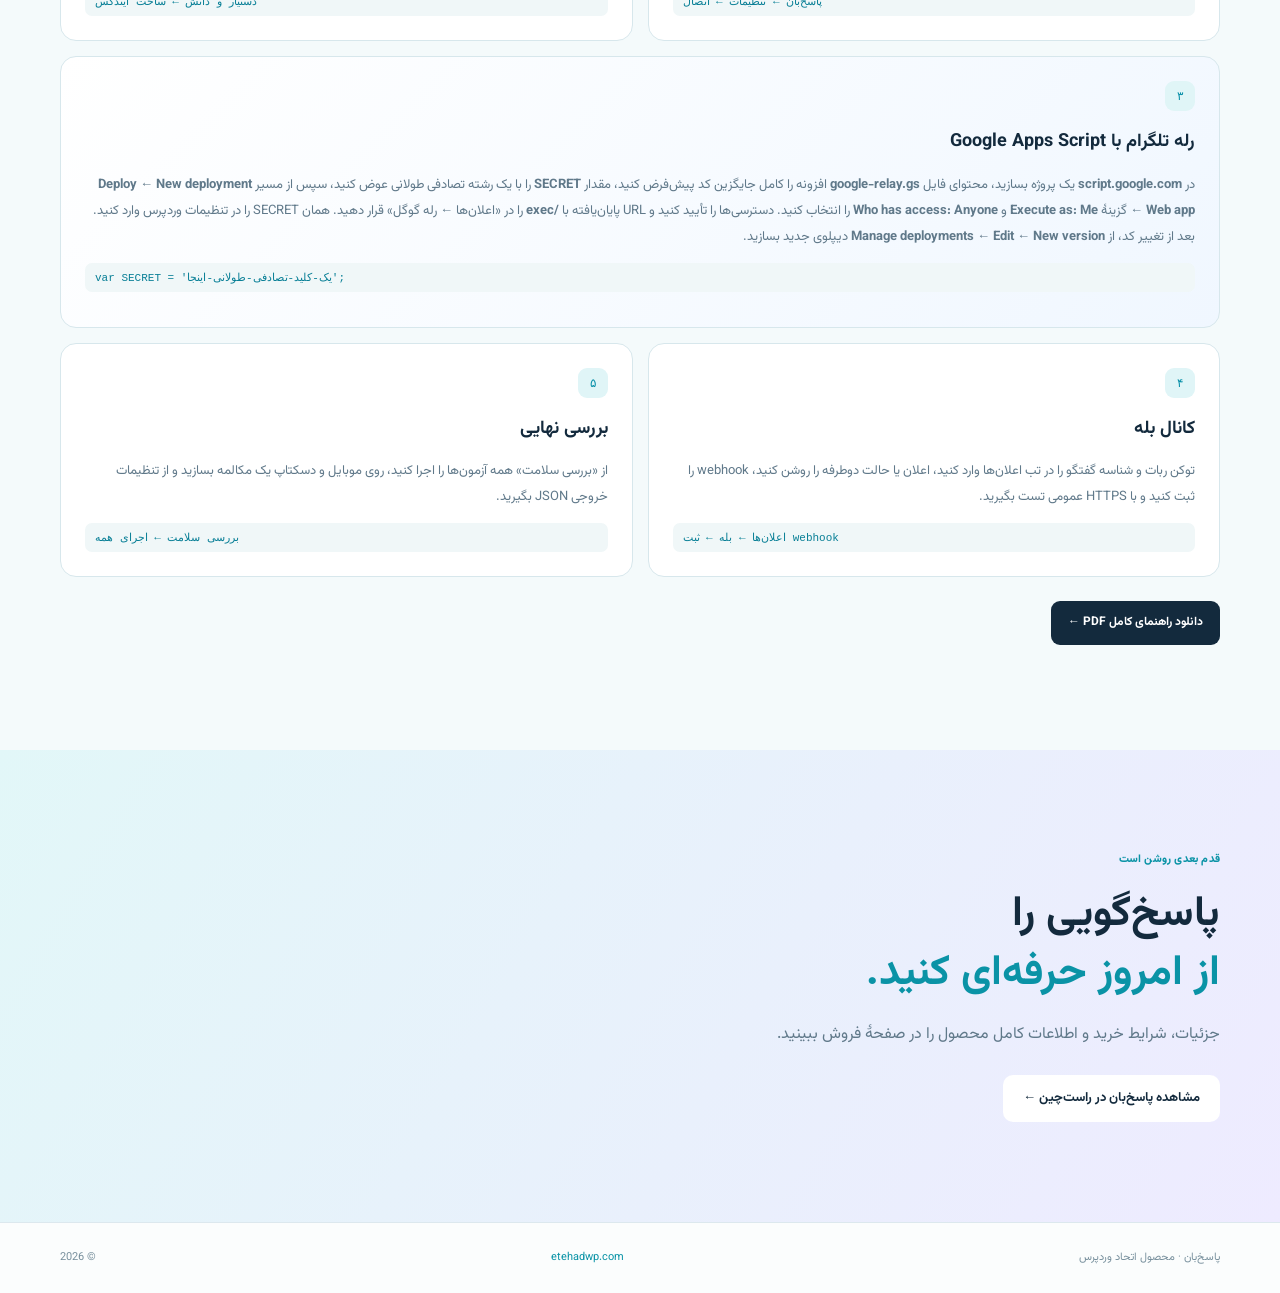
==== commit 8880ceff: "Add complete setup documentation to landing Co-authored-by: arena-agent <297053741+arena-agent@users" ====
--- a/product-landing/index.html
+++ b/product-landing/index.html
@@ -8,4 +8,4 @@
 <section class="section compact" id="how"><div class="container"><div class="section-head"><p class="eyebrow">راه‌اندازی واقعی</p><h2>از نصب تا اولین پاسخ<br><span>در چهار گام روشن.</span></h2></div><div class="steps"><div><b>۱</b><h3>نصب</h3><p>فایل افزونه را از پیشخوان وردپرس نصب کنید.</p></div><div><b>۲</b><h3>اتصال</h3><p>سرویس هوش مصنوعی و کلید API را تنظیم و آزمایش کنید.</p></div><div><b>۳</b><h3>شناخت سایت</h3><p>محتوا و محصولات را برای پاسخ‌گویی دقیق آماده کنید.</p></div><div><b>۴</b><h3>پاسخ‌گویی</h3><p>ویجت را فعال کنید و مکالمات را از پیشخوان مدیریت کنید.</p></div></div></div></section>
 <section class="difference"><div class="container difference-grid"><div><p class="eyebrow">چرا پاسخ‌بان؟</p><h2>کمتر ابزار،<br><span>کنترل بیشتر.</span></h2></div><div class="check-list"><p><b>✓</b> دانش سایت شما، نه پاسخ‌های تصادفی</p><p><b>✓</b> هوش مصنوعی و اپراتور در یک مکالمه</p><p><b>✓</b> آماده برای ووکامرس و کسب‌وکار ایرانی</p><p><b>✓</b> API Key سمت سرور و تنظیمات قابل کنترل</p></div></div></section>
 <section class="section faq" id="faq"><div class="container"><div class="section-head"><p class="eyebrow">پرسش‌های مهم</p><h2>قبل از تصمیم،<br><span>شفاف بدانید.</span></h2></div><div class="faq-list"><details open><summary>پاسخ‌بان برای چه سایت‌هایی مناسب است؟ <b>+</b></summary><p>برای فروشگاه‌های ووکامرس، سایت‌های خدماتی، آموزشی و هر کسب‌وکاری که با مشتری گفتگو می‌کند.</p></details><details><summary>آیا اپراتور انسانی می‌تواند وارد گفتگو شود؟ <b>+</b></summary><p>بله. اپراتور از داخل اینباکس پیشخوان وارد همان مکالمه می‌شود و می‌تواند پاسخ دستی بدهد یا گفتگو را واگذار کند.</p></details><details><summary>آیا اطلاعات هنگام غیرفعال‌سازی حذف می‌شود؟ <b>+</b></summary><p>خیر. غیرفعال‌سازی افزونه تنظیمات و مکالمات را حذف نمی‌کند.</p></details><details><summary>آیا برای استفاده دانش فنی لازم است؟ <b>+</b></summary><p>خیر. نصب از پیشخوان انجام می‌شود و تنظیمات اصلی با راهنمای فارسی داخل افزونه قابل انجام است.</p></details></div></div></section>
-<section class="final-cta"><div class="container"><p class="eyebrow">قدم بعدی روشن است</p><h2>پاسخ‌گویی را<br><span>از امروز حرفه‌ای کنید.</span></h2><p>جزئیات، شرایط خرید و اطلاعات کامل محصول را در صفحهٔ فروش ببینید.</p><a class="button button-light" href="https://www.rtl-theme.com/">مشاهده پاسخ‌بان در راست‌چین ←</a></div></section></main><footer class="footer"><div class="container"><span>پاسخ‌بان · محصول اتحاد وردپرس</span><a href="https://etehadwp.com">etehadwp.com</a><span>© <span id="year"></span></span></div></footer><script src="script.js"></script></body></html>+<section class="docs" id="guide"><div class="container"><div class="section-head"><p class="eyebrow">راهنمای کامل راه‌اندازی</p><h2>از نصب تا اتصال تلگرام و بله،<br><span>قدم‌به‌قدم همراه شما.</span></h2><p>هیچ مرحله‌ای را حدس نزنید؛ مسیر نصب، تنظیم هوش مصنوعی، ساخت دانش سایت، تیم، پیامک، بله و رلهٔ تلگرام را دقیق دنبال کنید.</p></div><div class="docs-grid"><div class="docs-card"><b>۱</b><h3>نصب و اتصال AI</h3><p>افزونه را از پیشخوان نصب کنید، در «اتصال» سرویس و مدل را انتخاب کنید، API Key را وارد کنید، ذخیره بزنید و سپس تست اتصال را اجرا کنید.</p><code>پاسخ‌بان ← تنظیمات ← اتصال</code></div><div class="docs-card"><b>۲</b><h3>دانش سایت و چت</h3><p>در «دستیار و دانش» ایندکس را بسازید و در «چت آنلاین» عنوان، پیام خوش‌آمد، فرم پیش‌گفتگو و ظاهر ویجت را تنظیم کنید.</p><code>دستیار و دانش ← ساخت ایندکس</code></div><div class="docs-card docs-wide"><b>۳</b><h3>رله تلگرام با Google Apps Script</h3><p>در <strong>script.google.com</strong> یک پروژه بسازید، محتوای فایل <strong>google-relay.gs</strong> افزونه را کامل جایگزین کد پیش‌فرض کنید، مقدار <strong>SECRET</strong> را با یک رشته تصادفی طولانی عوض کنید، سپس از مسیر <strong>Deploy ← New deployment ← Web app</strong> گزینهٔ <strong>Execute as: Me</strong> و <strong>Who has access: Anyone</strong> را انتخاب کنید. دسترسی‌ها را تأیید کنید و URL پایان‌یافته با <strong>/exec</strong> را در «اعلان‌ها ← رله گوگل» قرار دهید. همان SECRET را در تنظیمات وردپرس وارد کنید. بعد از تغییر کد، از <strong>Manage deployments ← Edit ← New version</strong> دیپلوی جدید بسازید.</p><pre>var SECRET = 'یک-کلید-تصادفی-طولانی-اینجا';</pre></div><div class="docs-card"><b>۴</b><h3>کانال بله</h3><p>توکن ربات و شناسه گفتگو را در تب اعلان‌ها وارد کنید، اعلان یا حالت دوطرفه را روشن کنید، webhook را ثبت کنید و با HTTPS عمومی تست بگیرید.</p><code>اعلان‌ها ← بله ← ثبت webhook</code></div><div class="docs-card"><b>۵</b><h3>بررسی نهایی</h3><p>از «بررسی سلامت» همه آزمون‌ها را اجرا کنید، روی موبایل و دسکتاپ یک مکالمه بسازید و از تنظیمات خروجی JSON بگیرید.</p><code>بررسی سلامت ← اجرای همه</code></div></div><a class="docs-download" href="pasokhban-guide-fa.pdf" download>دانلود راهنمای کامل PDF ←</a></div></section><section class="final-cta"><div class="container"><p class="eyebrow">قدم بعدی روشن است</p><h2>پاسخ‌گویی را<br><span>از امروز حرفه‌ای کنید.</span></h2><p>جزئیات، شرایط خرید و اطلاعات کامل محصول را در صفحهٔ فروش ببینید.</p><a class="button button-light" href="https://www.rtl-theme.com/">مشاهده پاسخ‌بان در راست‌چین ←</a></div></section></main><footer class="footer"><div class="container"><span>پاسخ‌بان · محصول اتحاد وردپرس</span><a href="https://etehadwp.com">etehadwp.com</a><span>© <span id="year"></span></span></div></footer><script src="script.js"></script></body></html>
--- a/product-landing/styles.css
+++ b/product-landing/styles.css
@@ -1,2 +1,3 @@
 @import url('https://fonts.googleapis.com/css2?family=Vazirmatn:wght@400;500;600;700;800;900&display=swap');:root{--ink:#132a3d;--muted:#60798a;--line:#dce8ee;--cyan:#0a93a6;--pale:#edf9fb;--bg:#fbfdfd;--max:1160px}*{box-sizing:border-box}html{scroll-behavior:smooth}body{margin:0;background:var(--bg);color:var(--ink);font-family:Vazirmatn,Arial,sans-serif;line-height:1.8}a{text-decoration:none;color:inherit}.container{width:min(var(--max),calc(100% - 44px));margin:auto}.header{position:sticky;top:0;z-index:10;background:#fbfdfdeb;border-bottom:1px solid #e4edf1;backdrop-filter:blur(16px)}.nav{height:76px;display:flex;align-items:center;justify-content:space-between;gap:25px}.brand{display:flex;align-items:center;gap:10px;font-weight:900;font-size:20px}.brand-mark{display:grid;place-items:center;width:34px;height:34px;border-radius:11px;background:var(--ink);color:#fff}.nav nav{display:flex;gap:28px;font-size:13px;color:var(--muted)}.nav nav a:hover,.link,.eyebrow{color:var(--cyan)}.button{display:inline-flex;align-items:center;justify-content:center;gap:14px;padding:12px 20px;border-radius:10px;background:var(--ink);color:#fff;font-size:13px;font-weight:700;transition:.2s}.button:hover{transform:translateY(-2px);box-shadow:0 12px 24px #132a3d1c}.button-small{padding:8px 14px;font-size:12px}.button-light{background:#fff;color:var(--ink)}.hero{padding:75px 0 65px;background:radial-gradient(circle at 75% 30%,#c5f1f566,transparent 27%)}.hero-grid{display:grid;grid-template-columns:.92fr 1.08fr;align-items:center;gap:75px}.eyebrow{font-size:11px;font-weight:800;letter-spacing:.2px;margin:0 0 16px}.hero h1{font-size:clamp(42px,5.5vw,72px);line-height:1.23;letter-spacing:-2px;margin:0 0 22px}.hero h1 span,h2 span{color:var(--cyan)}.intro{max-width:520px;color:var(--muted);font-size:17px;line-height:2.15}.actions{display:flex;align-items:center;gap:24px;margin-top:30px}.link{font-size:13px;font-weight:700}.micro{color:#78909e;font-size:11px;margin-top:25px}.product-frame{position:relative;border:1px solid #cfe2e8;border-radius:20px;background:#fff;box-shadow:0 25px 65px #183e501c;overflow:hidden;transform:rotate(1deg)}.frame-bar{height:42px;display:flex;align-items:center;gap:6px;padding:0 17px;border-bottom:1px solid var(--line);color:#89a0ab;font:10px Arial;direction:ltr}.frame-bar i{width:7px;height:7px;border-radius:50%;background:#d6e6eb}.frame-bar span{margin-left:auto}.frame-content{display:grid;grid-template-columns:145px 1fr;min-height:350px}.frame-content aside{padding:22px 14px;background:#f4fafb;border-left:1px solid var(--line)}.frame-content aside strong,.frame-content aside small,.frame-content aside a{display:block}.frame-content aside strong{font-size:15px}.frame-content aside small{color:#8299a5;font-size:10px;margin-bottom:25px}.frame-content aside a{padding:8px 9px;margin:4px 0;color:#728995;font-size:11px;border-radius:7px}.frame-content aside a.active{background:#dff4f6;color:#087f96;font-weight:700}.conversation{padding:22px;background:#fff}.conversation-top{display:flex;justify-content:space-between;align-items:start;border-bottom:1px solid #edf2f4;padding-bottom:15px}.conversation-top strong,.conversation-top small{display:block}.conversation-top small{color:#849ba7;font-size:10px}.conversation-top em{font-style:normal;color:#299c72;font-size:10px}.message{max-width:78%;padding:9px 12px;margin:17px 0;border-radius:12px;font-size:11px;line-height:1.8}.message.assistant{background:#e5f6f8;border-bottom-right-radius:3px}.message.customer{margin-right:auto;background:#183f5b;color:#fff;border-bottom-left-radius:3px}.composer{margin-top:46px;padding:9px 12px;border:1px solid var(--line);border-radius:9px;color:#95a8b1;font-size:10px}.composer b{float:left;color:var(--cyan)}.frame-note{padding:12px 17px;border-top:1px solid var(--line);font-size:10px;color:#728b97}.frame-note b{color:#27ae80}.frame-note span{float:left}.trust{border-block:1px solid var(--line);padding:20px 0}.trust-row{display:flex;align-items:center;justify-content:space-between;color:#78909d;font-size:11px}.trust-row b{color:#496576;font-size:12px}.section{padding:105px 0}.section-head{max-width:600px;margin-bottom:42px}.section-head.wide{max-width:none}.section-head h2,.solution h2,.difference h2,.final-cta h2{font-size:42px;line-height:1.42;margin:0 0 14px}.section-head>p:last-child,.solution p{color:var(--muted);font-size:15px}.problem-grid{display:grid;grid-template-columns:repeat(3,1fr);gap:16px}.problem-grid article{padding:25px;border-top:2px solid var(--cyan);background:#fff}.problem-grid b{color:#92aab5;font:11px Arial}.problem-grid h3{font-size:18px}.problem-grid p{font-size:13px;color:var(--muted)}.solution{padding:100px 0;background:var(--ink);color:#fff}.solution-grid{display:grid;grid-template-columns:1fr 1fr;gap:85px;align-items:center}.solution p{color:#b4c6d0;line-height:2}.dual{display:grid;grid-template-columns:1fr 1fr;gap:15px}.dual div{min-height:175px;padding:24px;border:1px solid #ffffff2b;border-radius:16px;background:#ffffff0b}.dual strong{display:block;font-size:33px;color:#71dce3;margin-bottom:30px}.dual span{font-size:12px;color:#bdcdd5}.experience-grid{display:grid;grid-template-columns:1fr 1fr;gap:18px}.experience-card{min-height:300px;padding:30px;border-radius:18px;border:1px solid var(--line);background:#fff;position:relative;overflow:hidden}.experience-card:after{content:'✦';position:absolute;left:25px;bottom:-38px;font-size:150px;color:#e9f7f8}.experience-card.visitor{background:linear-gradient(145deg,#eaf9fa,#f2f0ff)}.card-label{color:var(--cyan);font:10px Arial;letter-spacing:1px;direction:ltr}.experience-card h3{font-size:24px}.experience-card p{max-width:390px;color:var(--muted);font-size:13px}.mini-list{display:grid;gap:8px;color:#496576;font-size:12px}.visitor-line{position:absolute;bottom:30px;right:30px;left:30px;padding:11px 13px;border-radius:9px;background:#fff;color:#8ca0aa;font-size:11px}.visitor-line b{float:left;color:var(--cyan)}.compact{padding-top:20px}.steps{display:grid;grid-template-columns:repeat(4,1fr);border-top:1px solid var(--line)}.steps>div{padding:24px 15px;border-left:1px solid var(--line)}.steps>div:last-child{border:0}.steps b{color:var(--cyan);font:12px Arial}.steps h3{font-size:17px}.steps p{color:var(--muted);font-size:12px}.difference{padding:80px 0;background:var(--pale)}.difference-grid{display:grid;grid-template-columns:1fr 1fr;gap:80px;align-items:center}.check-list{font-size:14px;color:#38566a}.check-list p{padding:11px 0;border-bottom:1px solid #cce4e8}.check-list b{color:var(--cyan);margin-left:9px}.faq-list{max-width:850px}.faq details{border-bottom:1px solid var(--line);padding:17px 0}.faq summary{cursor:pointer;font-weight:700;font-size:14px;list-style:none}.faq summary::-webkit-details-marker{display:none}.faq summary b{float:left;color:var(--cyan);font-size:20px}.faq details p{color:var(--muted);font-size:13px}.final-cta{padding:100px 0;background:linear-gradient(120deg,#e2f7f8,#eeebff)}.final-cta p:not(.eyebrow){color:var(--muted);margin-bottom:25px}.footer{padding:25px 0;border-top:1px solid var(--line);color:#78909d;font-size:11px}.footer .container{display:flex;justify-content:space-between}.footer a{color:var(--cyan)}@media(max-width:850px){.nav nav{display:none}.hero-grid,.solution-grid,.difference-grid{grid-template-columns:1fr;gap:45px}.hero{padding-top:50px}.product-frame{transform:none}.trust-row{flex-wrap:wrap;gap:15px}.problem-grid,.experience-grid{grid-template-columns:1fr}.steps{grid-template-columns:repeat(2,1fr)}.steps>div:nth-child(2){border-left:0}.section-head h2,.solution h2,.difference h2,.final-cta h2{font-size:34px}}@media(max-width:500px){.container{width:calc(100% - 30px)}.nav{height:65px}.nav .button{font-size:10px}.hero h1{font-size:42px}.intro{font-size:15px}.actions{align-items:start;flex-direction:column;gap:17px}.frame-content{grid-template-columns:1fr}.frame-content aside{display:none}.conversation{min-height:350px}.dual{grid-template-columns:1fr}.steps{grid-template-columns:1fr}.steps>div{border-left:0;border-bottom:1px solid var(--line)}.footer .container{flex-wrap:wrap;gap:9px}}
 @media(prefers-reduced-motion:reduce){*{scroll-behavior:auto!important;transition:none!important}}
+.docs{padding:105px 0;background:#f4fafb}.docs-grid{display:grid;grid-template-columns:repeat(2,1fr);gap:15px}.docs-card{position:relative;padding:24px;border:1px solid #d7e7ec;border-radius:16px;background:#fff}.docs-card>b{display:grid;place-items:center;width:30px;height:30px;border-radius:9px;background:#e0f5f7;color:#078fa8;font:12px Arial;direction:ltr}.docs-card h3{font-size:18px;margin:15px 0 8px}.docs-card p{color:#60798a;font-size:13px;line-height:2}.docs-card code,.docs-card pre{display:block;padding:8px 10px;border-radius:7px;background:#f0f7f8;color:#087f96;font:11px monospace;direction:ltr;text-align:left;white-space:pre-wrap}.docs-wide{grid-column:span 2;background:linear-gradient(135deg,#fff,#f0f7ff)}.docs-download{display:inline-flex;margin-top:24px;padding:11px 17px;border-radius:9px;background:#132a3d;color:#fff;font-size:12px;font-weight:700}@media(max-width:650px){.docs-grid{grid-template-columns:1fr}.docs-wide{grid-column:auto}}
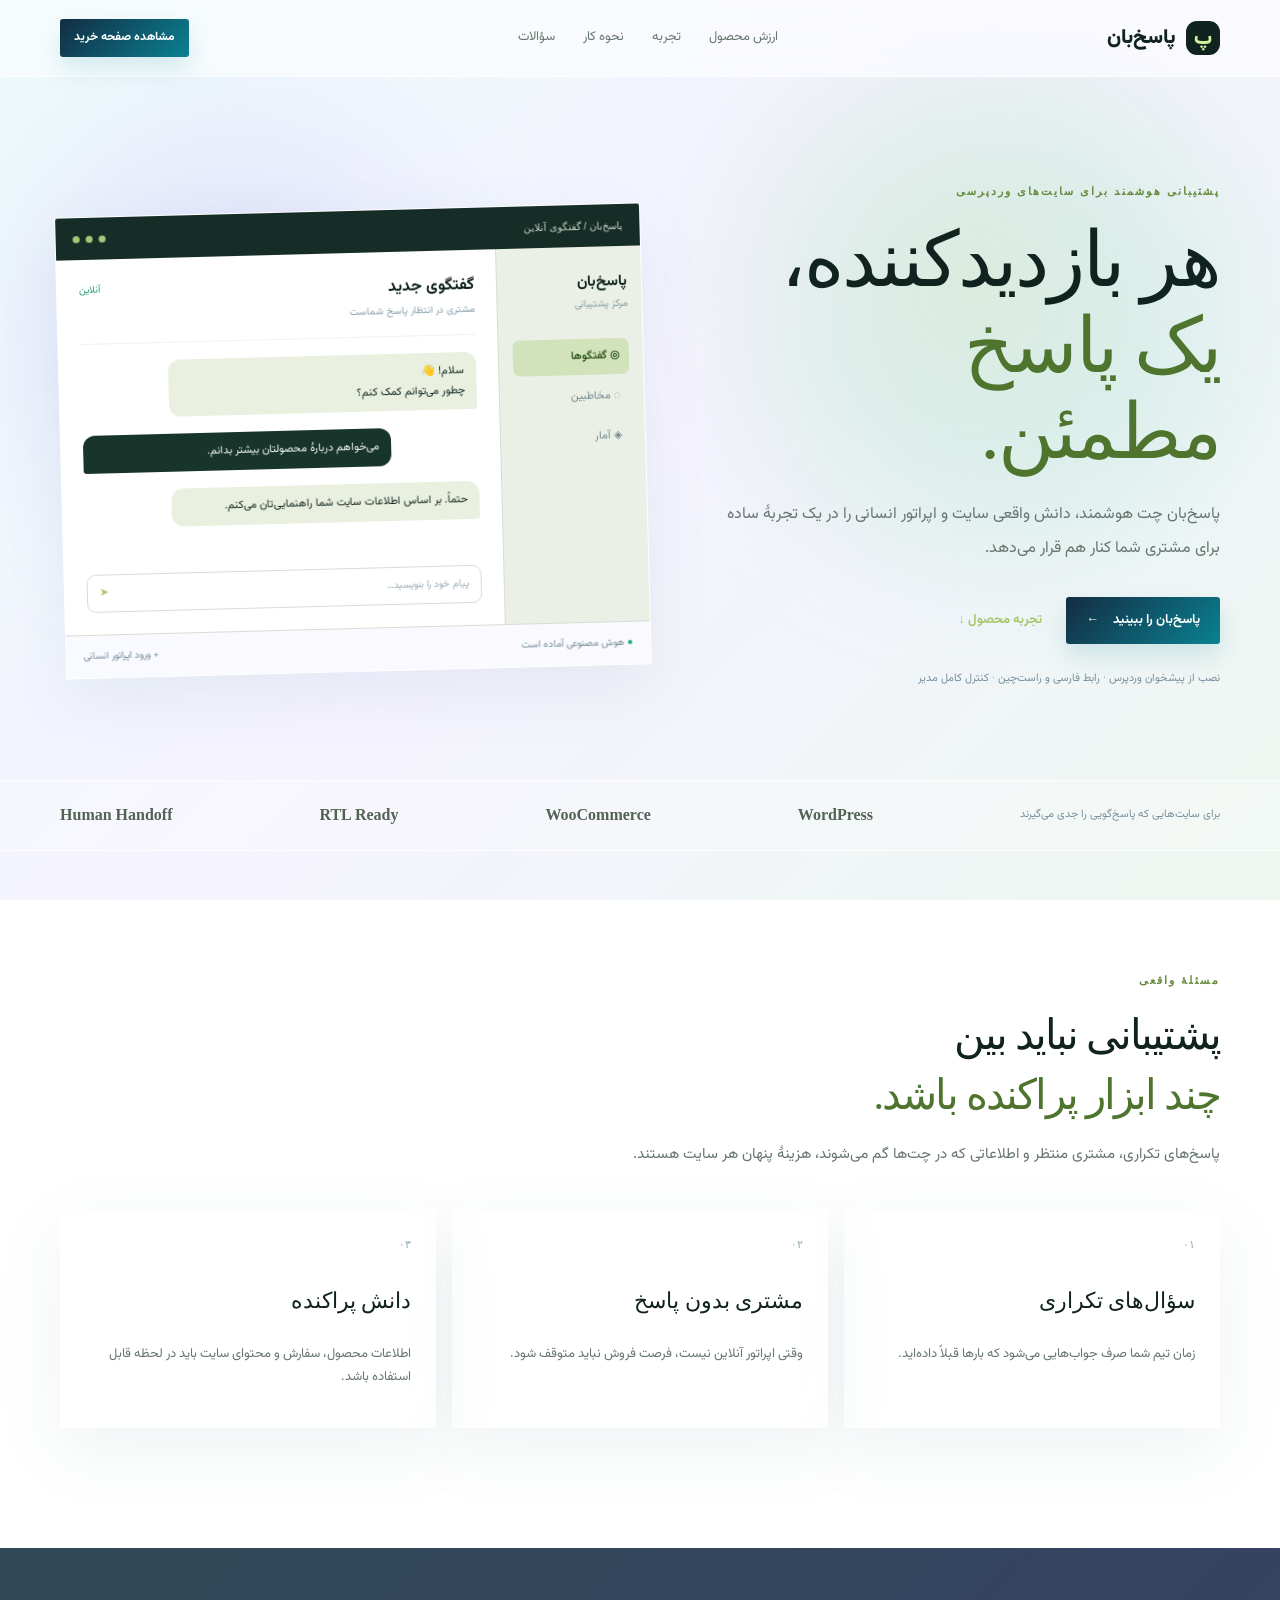
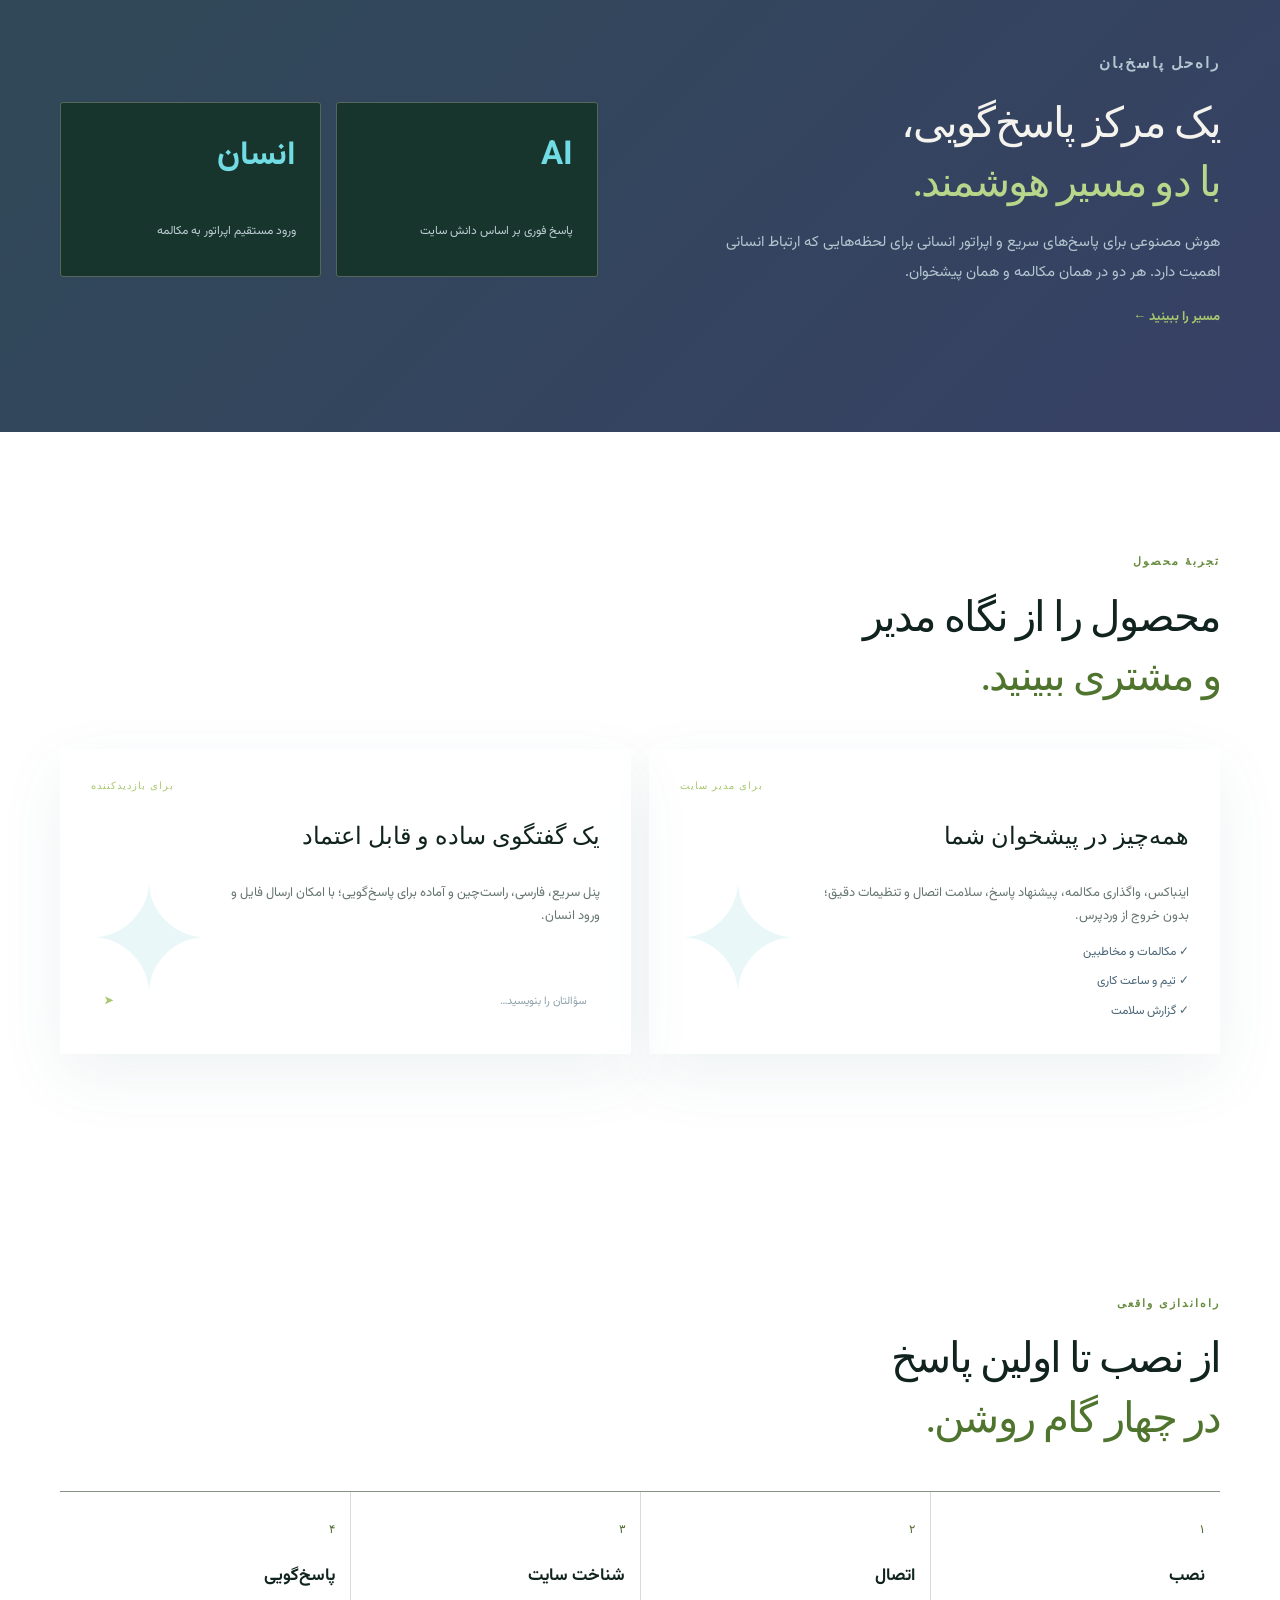
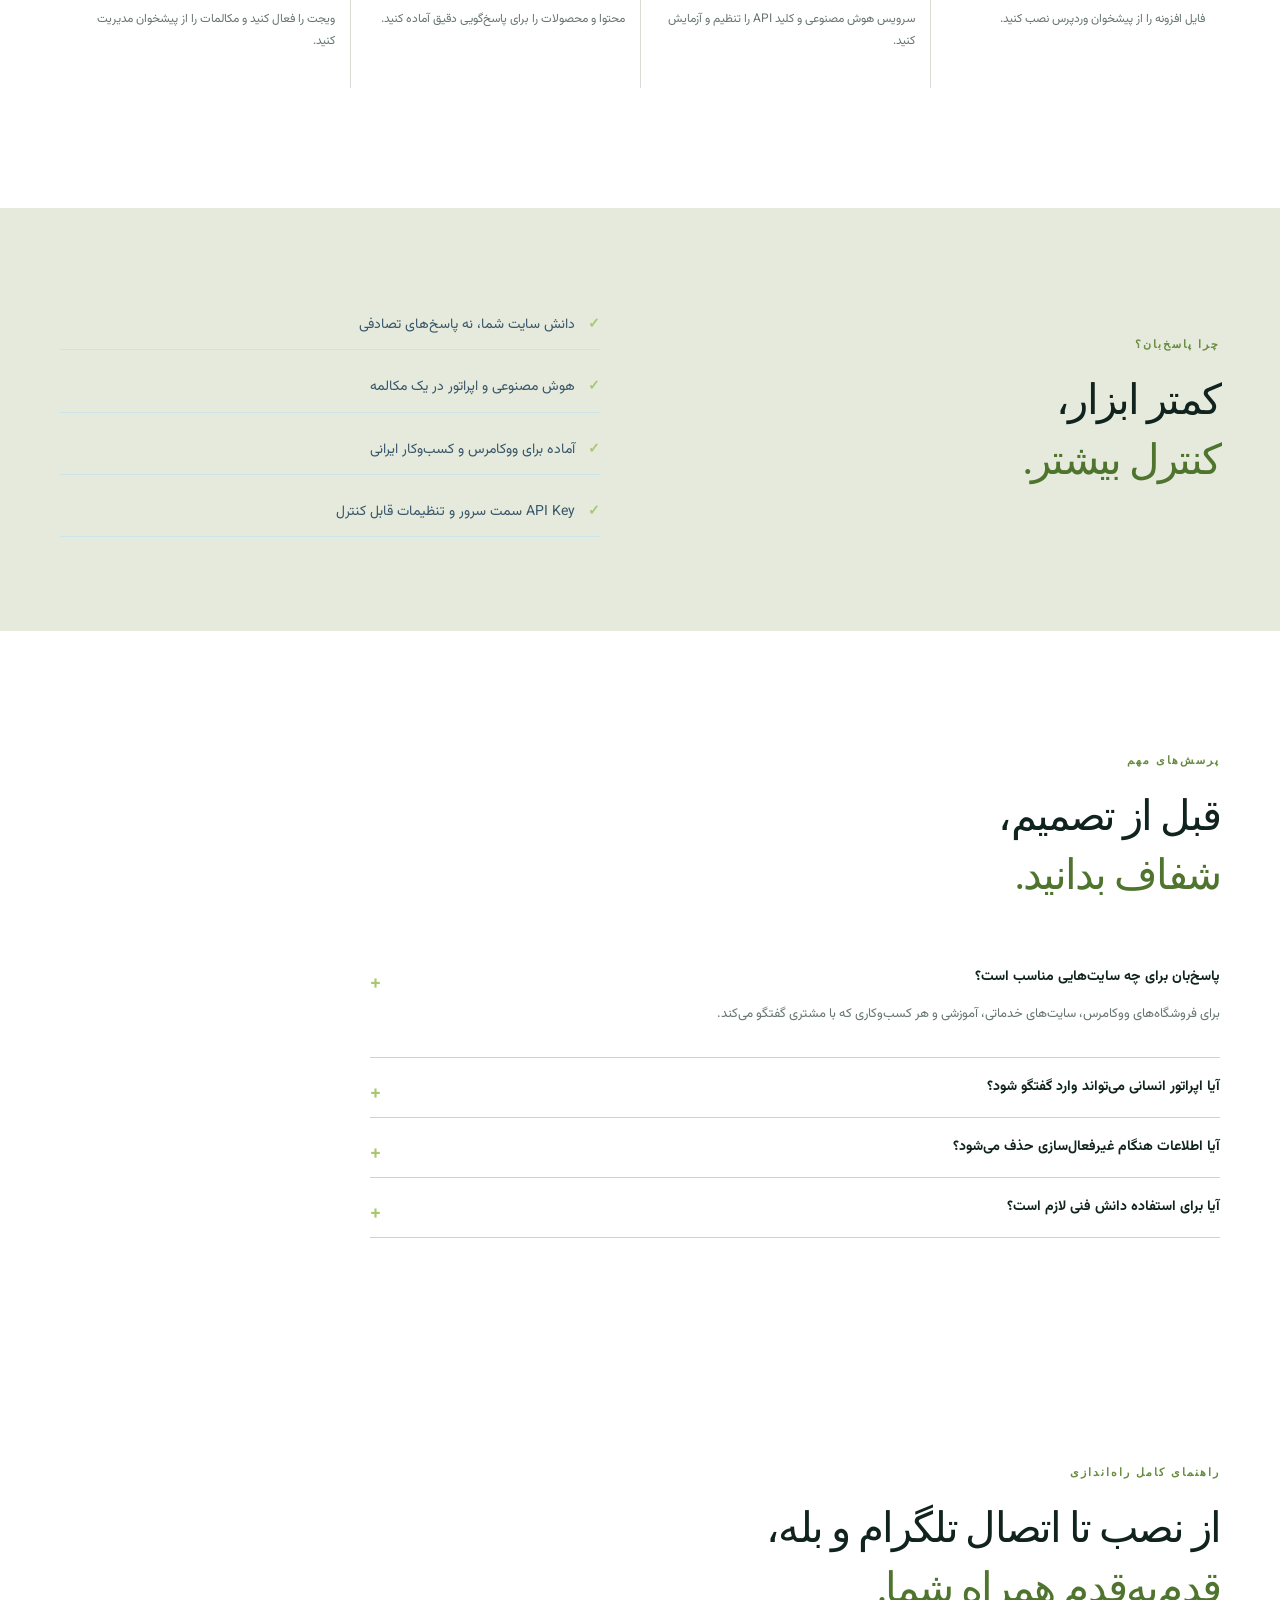
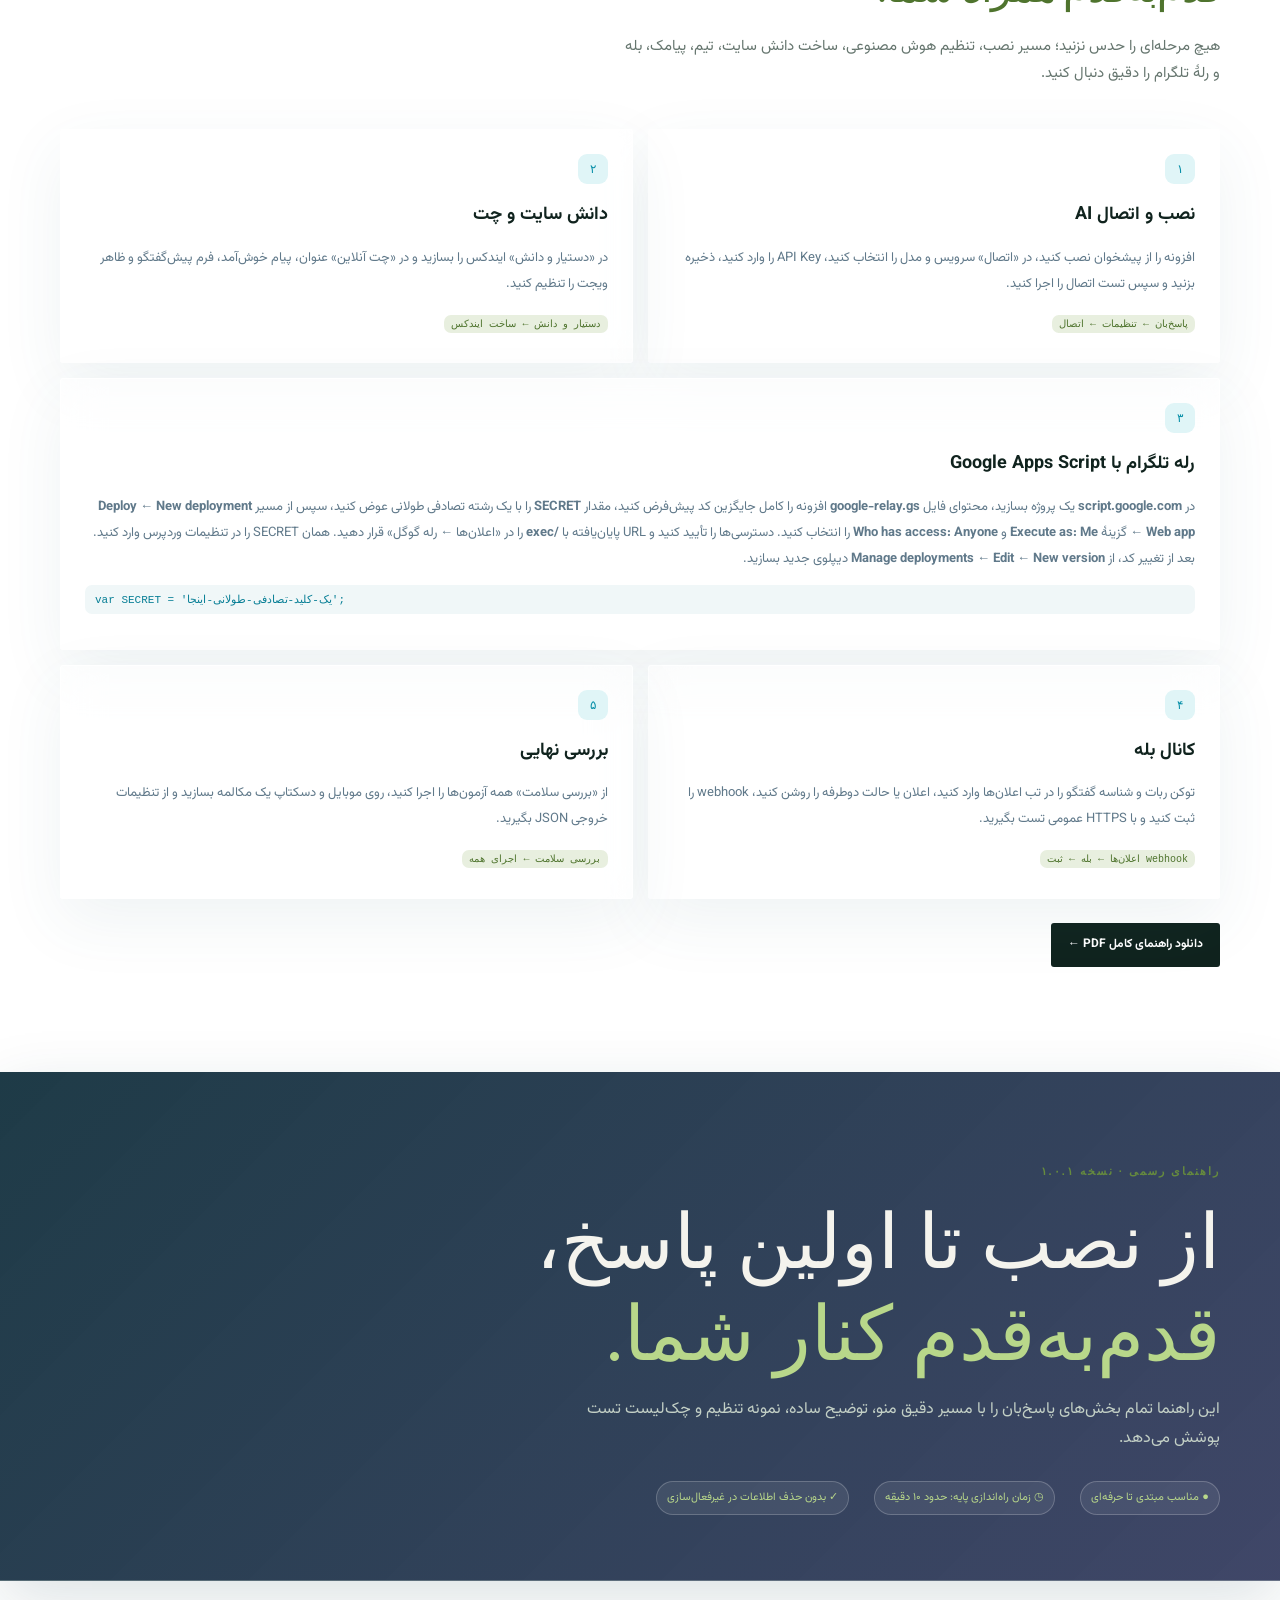
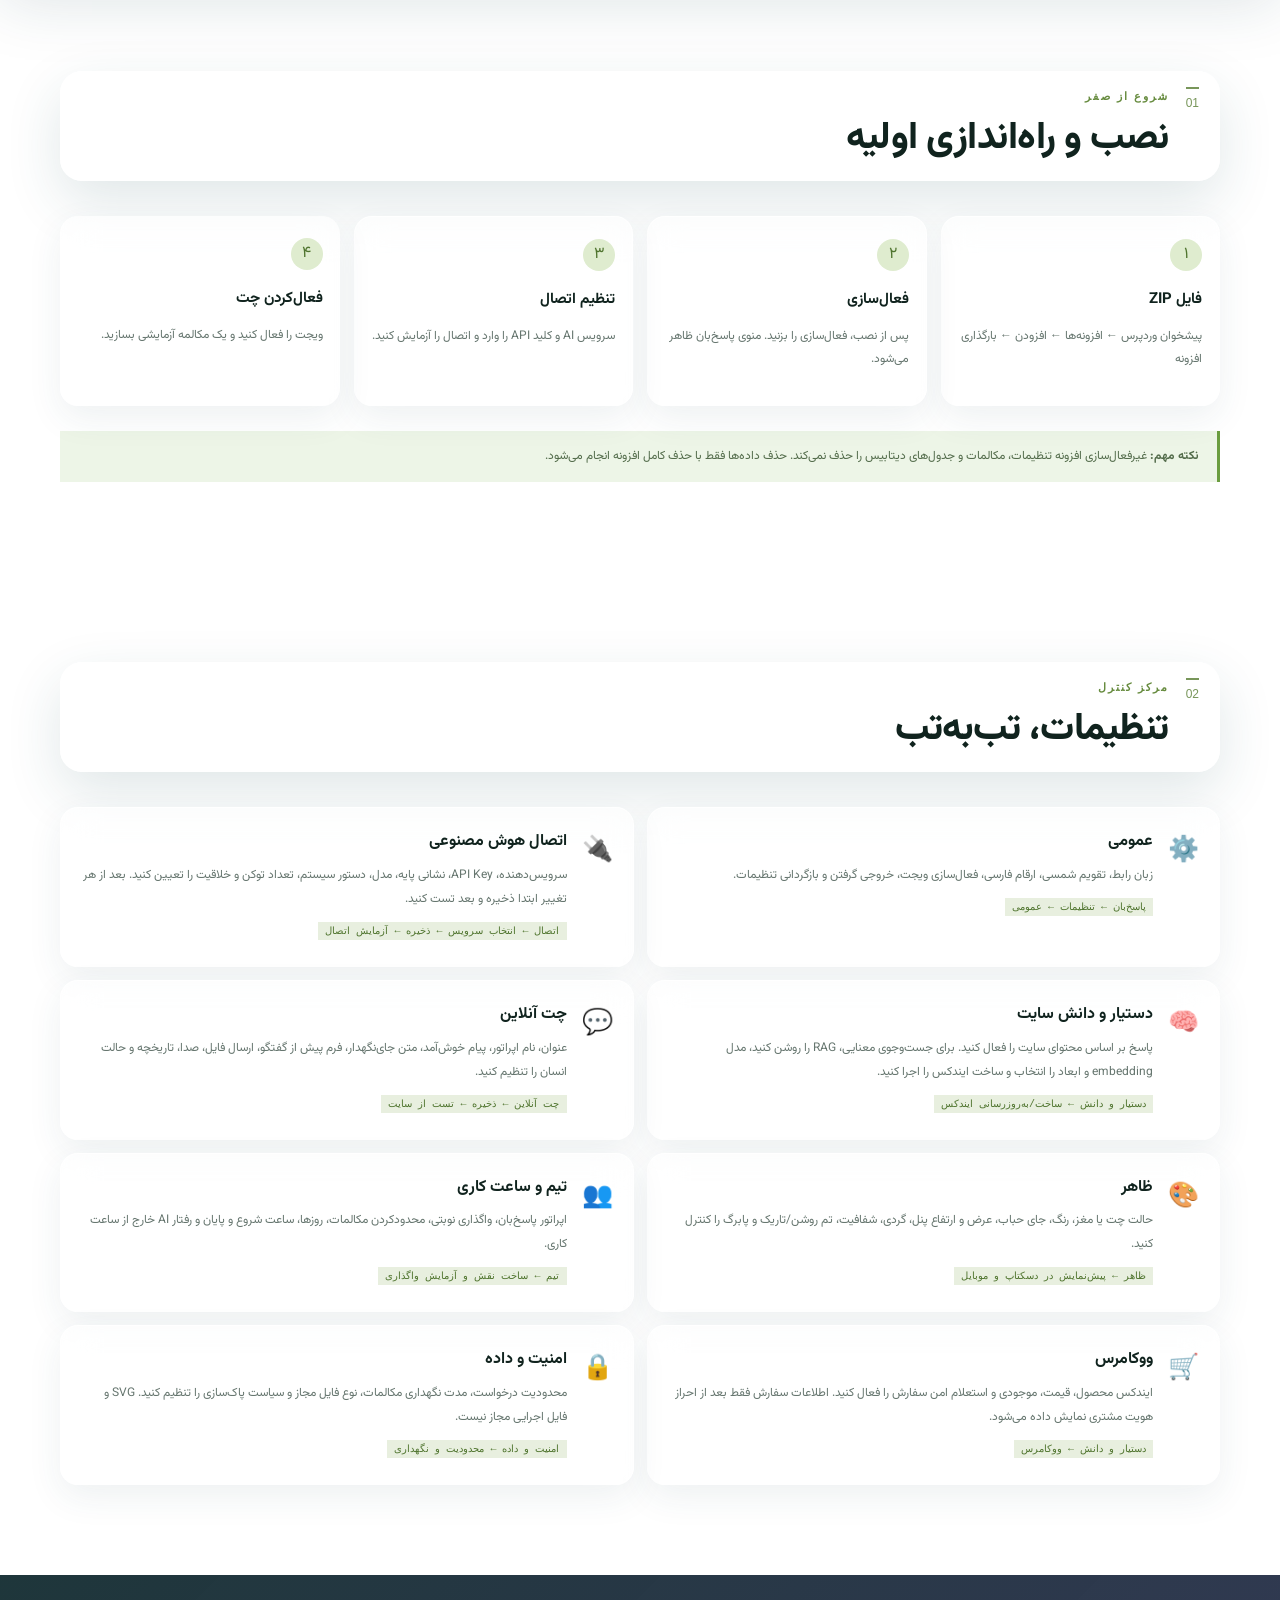
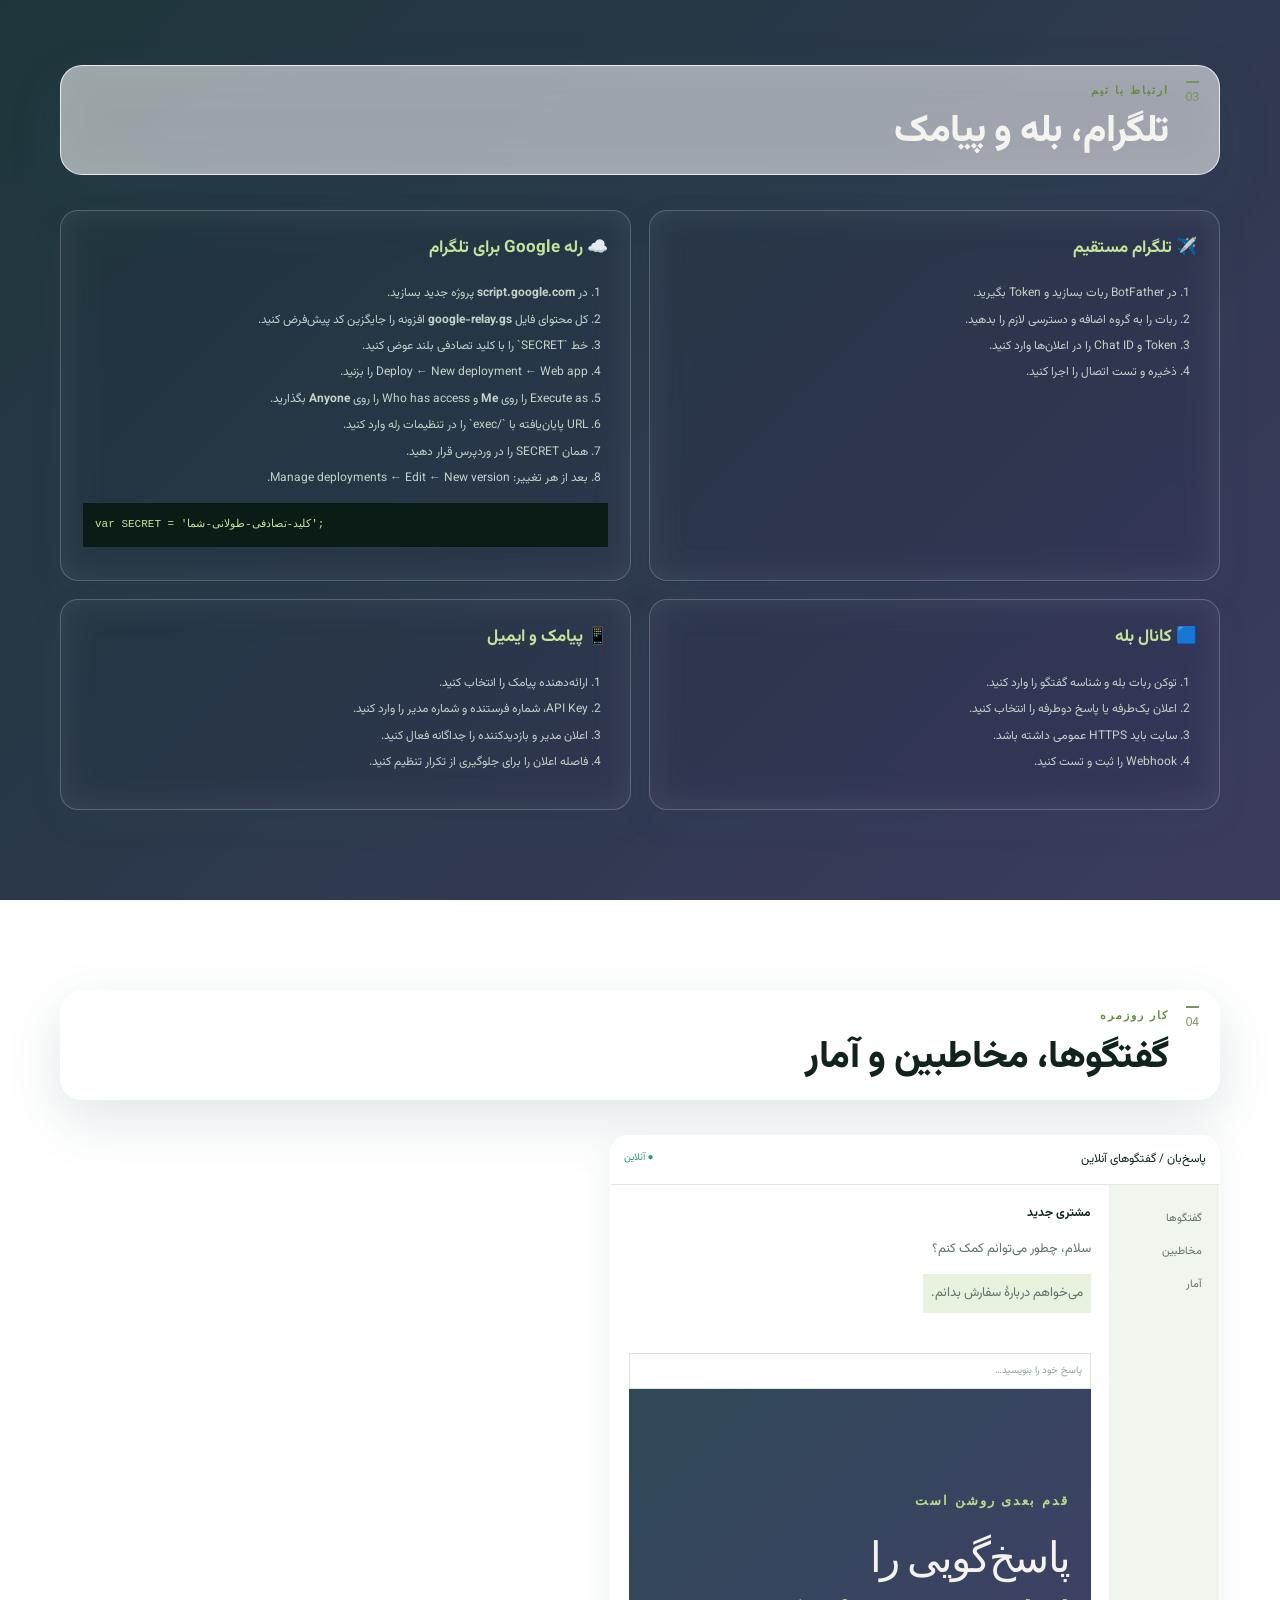
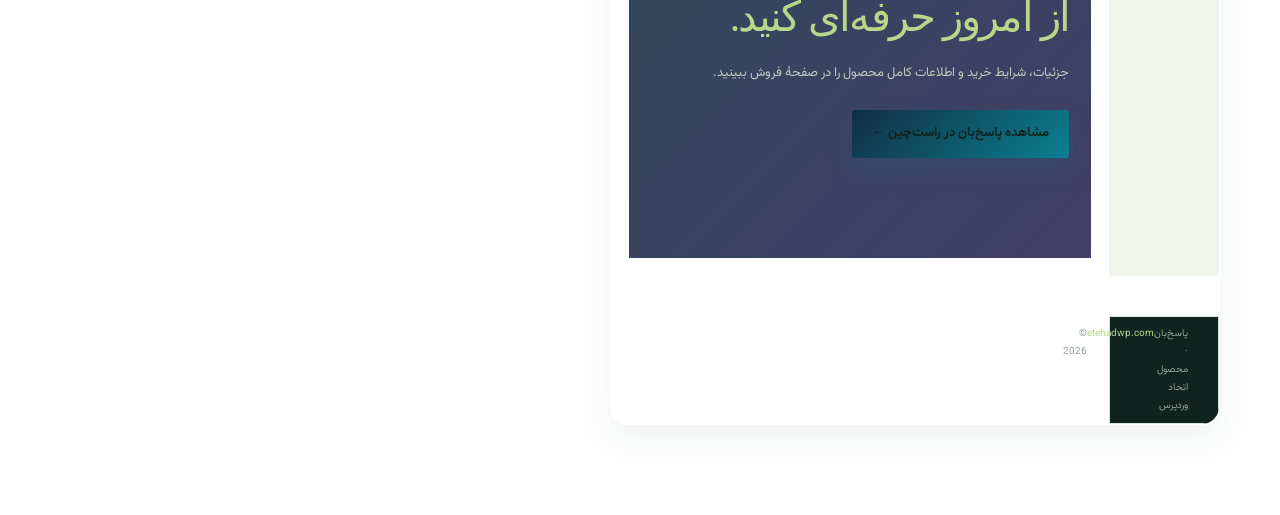
==== commit 975bfacf: "Unify full plugin guide into glass product landing Co-authored-by: arena-agent <297053741+arena-agen" ====
--- a/product-landing/index.html
+++ b/product-landing/index.html
@@ -1,4 +1,4 @@
-<!doctype html><html lang="fa" dir="rtl"><head><meta charset="utf-8"><meta name="viewport" content="width=device-width,initial-scale=1"><meta name="description" content="پاسخ‌بان، دستیار هوشمند و مرکز پشتیبانی آنلاین برای وردپرس."><meta property="og:title" content="پاسخ‌بان | پاسخ‌گویی که به کسب‌وکار شما می‌رسد"><meta property="og:description" content="چت هوشمند، پشتیبانی انسانی و دانش سایت در یک افزونه حرفه‌ای وردپرس."><title>پاسخ‌بان | پشتیبانی هوشمند برای وردپرس</title><link rel="stylesheet" href="styles.css"></head><body>
+<!doctype html><html lang="fa" dir="rtl"><head><meta charset="utf-8"><meta name="viewport" content="width=device-width,initial-scale=1"><meta name="description" content="پاسخ‌بان، دستیار هوشمند و مرکز پشتیبانی آنلاین برای وردپرس."><meta property="og:title" content="پاسخ‌بان | پاسخ‌گویی که به کسب‌وکار شما می‌رسد"><meta property="og:description" content="چت هوشمند، پشتیبانی انسانی و دانش سایت در یک افزونه حرفه‌ای وردپرس."><title>پاسخ‌بان | پشتیبانی هوشمند برای وردپرس</title><link rel="stylesheet" href="styles.css"><link rel="stylesheet" href="guide.css"></head><body>
 <header class="header"><div class="container nav"><a class="brand" href="#top"><span class="brand-mark">پ</span>پاسخ‌بان</a><nav><a href="#value">ارزش محصول</a><a href="#experience">تجربه</a><a href="#how">نحوه کار</a><a href="#faq">سؤالات</a></nav><a href="https://www.rtl-theme.com/" class="button button-small">مشاهده صفحه خرید</a></div></header>
 <main id="top"><section class="hero"><div class="container hero-grid"><div class="hero-copy"><p class="eyebrow">پشتیبانی هوشمند برای سایت‌های وردپرسی</p><h1>هر بازدیدکننده،<br><span>یک پاسخ مطمئن.</span></h1><p class="intro">پاسخ‌بان چت هوشمند، دانش واقعی سایت و اپراتور انسانی را در یک تجربهٔ ساده برای مشتری شما کنار هم قرار می‌دهد.</p><div class="actions"><a class="button" href="https://www.rtl-theme.com/">پاسخ‌بان را ببینید <b>←</b></a><a class="link" href="#experience">تجربه محصول <b>↓</b></a></div><p class="micro">نصب از پیشخوان وردپرس · رابط فارسی و راست‌چین · کنترل کامل مدیر</p></div><div class="product-frame"><div class="frame-bar"><i></i><i></i><i></i><span>پاسخ‌بان / گفتگوی آنلاین</span></div><div class="frame-content"><aside><strong>پاسخ‌بان</strong><small>مرکز پشتیبانی</small><a class="active">◎ گفتگوها</a><a>◌ مخاطبین</a><a>◈ آمار</a></aside><div class="conversation"><div class="conversation-top"><div><strong>گفتگوی جدید</strong><small>مشتری در انتظار پاسخ شماست</small></div><em>آنلاین</em></div><div class="message assistant">سلام! 👋<br>چطور می‌توانم کمک کنم؟</div><div class="message customer">می‌خواهم دربارهٔ محصولتان بیشتر بدانم.</div><div class="message assistant">حتماً. بر اساس اطلاعات سایت شما راهنمایی‌تان می‌کنم.</div><div class="composer">پیام خود را بنویسید… <b>➤</b></div></div></div><div class="frame-note"><b>●</b> هوش مصنوعی آماده است <span>+ ورود اپراتور انسانی</span></div></div></div></section>
 <section class="trust"><div class="container trust-row"><span>برای سایت‌هایی که پاسخ‌گویی را جدی می‌گیرند</span><b>WordPress</b><b>WooCommerce</b><b>RTL Ready</b><b>Human Handoff</b></div></section>
@@ -8,4 +8,4 @@
 <section class="section compact" id="how"><div class="container"><div class="section-head"><p class="eyebrow">راه‌اندازی واقعی</p><h2>از نصب تا اولین پاسخ<br><span>در چهار گام روشن.</span></h2></div><div class="steps"><div><b>۱</b><h3>نصب</h3><p>فایل افزونه را از پیشخوان وردپرس نصب کنید.</p></div><div><b>۲</b><h3>اتصال</h3><p>سرویس هوش مصنوعی و کلید API را تنظیم و آزمایش کنید.</p></div><div><b>۳</b><h3>شناخت سایت</h3><p>محتوا و محصولات را برای پاسخ‌گویی دقیق آماده کنید.</p></div><div><b>۴</b><h3>پاسخ‌گویی</h3><p>ویجت را فعال کنید و مکالمات را از پیشخوان مدیریت کنید.</p></div></div></div></section>
 <section class="difference"><div class="container difference-grid"><div><p class="eyebrow">چرا پاسخ‌بان؟</p><h2>کمتر ابزار،<br><span>کنترل بیشتر.</span></h2></div><div class="check-list"><p><b>✓</b> دانش سایت شما، نه پاسخ‌های تصادفی</p><p><b>✓</b> هوش مصنوعی و اپراتور در یک مکالمه</p><p><b>✓</b> آماده برای ووکامرس و کسب‌وکار ایرانی</p><p><b>✓</b> API Key سمت سرور و تنظیمات قابل کنترل</p></div></div></section>
 <section class="section faq" id="faq"><div class="container"><div class="section-head"><p class="eyebrow">پرسش‌های مهم</p><h2>قبل از تصمیم،<br><span>شفاف بدانید.</span></h2></div><div class="faq-list"><details open><summary>پاسخ‌بان برای چه سایت‌هایی مناسب است؟ <b>+</b></summary><p>برای فروشگاه‌های ووکامرس، سایت‌های خدماتی، آموزشی و هر کسب‌وکاری که با مشتری گفتگو می‌کند.</p></details><details><summary>آیا اپراتور انسانی می‌تواند وارد گفتگو شود؟ <b>+</b></summary><p>بله. اپراتور از داخل اینباکس پیشخوان وارد همان مکالمه می‌شود و می‌تواند پاسخ دستی بدهد یا گفتگو را واگذار کند.</p></details><details><summary>آیا اطلاعات هنگام غیرفعال‌سازی حذف می‌شود؟ <b>+</b></summary><p>خیر. غیرفعال‌سازی افزونه تنظیمات و مکالمات را حذف نمی‌کند.</p></details><details><summary>آیا برای استفاده دانش فنی لازم است؟ <b>+</b></summary><p>خیر. نصب از پیشخوان انجام می‌شود و تنظیمات اصلی با راهنمای فارسی داخل افزونه قابل انجام است.</p></details></div></div></section>
-<section class="docs" id="guide"><div class="container"><div class="section-head"><p class="eyebrow">راهنمای کامل راه‌اندازی</p><h2>از نصب تا اتصال تلگرام و بله،<br><span>قدم‌به‌قدم همراه شما.</span></h2><p>هیچ مرحله‌ای را حدس نزنید؛ مسیر نصب، تنظیم هوش مصنوعی، ساخت دانش سایت، تیم، پیامک، بله و رلهٔ تلگرام را دقیق دنبال کنید.</p></div><div class="docs-grid"><div class="docs-card"><b>۱</b><h3>نصب و اتصال AI</h3><p>افزونه را از پیشخوان نصب کنید، در «اتصال» سرویس و مدل را انتخاب کنید، API Key را وارد کنید، ذخیره بزنید و سپس تست اتصال را اجرا کنید.</p><code>پاسخ‌بان ← تنظیمات ← اتصال</code></div><div class="docs-card"><b>۲</b><h3>دانش سایت و چت</h3><p>در «دستیار و دانش» ایندکس را بسازید و در «چت آنلاین» عنوان، پیام خوش‌آمد، فرم پیش‌گفتگو و ظاهر ویجت را تنظیم کنید.</p><code>دستیار و دانش ← ساخت ایندکس</code></div><div class="docs-card docs-wide"><b>۳</b><h3>رله تلگرام با Google Apps Script</h3><p>در <strong>script.google.com</strong> یک پروژه بسازید، محتوای فایل <strong>google-relay.gs</strong> افزونه را کامل جایگزین کد پیش‌فرض کنید، مقدار <strong>SECRET</strong> را با یک رشته تصادفی طولانی عوض کنید، سپس از مسیر <strong>Deploy ← New deployment ← Web app</strong> گزینهٔ <strong>Execute as: Me</strong> و <strong>Who has access: Anyone</strong> را انتخاب کنید. دسترسی‌ها را تأیید کنید و URL پایان‌یافته با <strong>/exec</strong> را در «اعلان‌ها ← رله گوگل» قرار دهید. همان SECRET را در تنظیمات وردپرس وارد کنید. بعد از تغییر کد، از <strong>Manage deployments ← Edit ← New version</strong> دیپلوی جدید بسازید.</p><pre>var SECRET = 'یک-کلید-تصادفی-طولانی-اینجا';</pre></div><div class="docs-card"><b>۴</b><h3>کانال بله</h3><p>توکن ربات و شناسه گفتگو را در تب اعلان‌ها وارد کنید، اعلان یا حالت دوطرفه را روشن کنید، webhook را ثبت کنید و با HTTPS عمومی تست بگیرید.</p><code>اعلان‌ها ← بله ← ثبت webhook</code></div><div class="docs-card"><b>۵</b><h3>بررسی نهایی</h3><p>از «بررسی سلامت» همه آزمون‌ها را اجرا کنید، روی موبایل و دسکتاپ یک مکالمه بسازید و از تنظیمات خروجی JSON بگیرید.</p><code>بررسی سلامت ← اجرای همه</code></div></div><a class="docs-download" href="pasokhban-guide-fa.pdf" download>دانلود راهنمای کامل PDF ←</a></div></section><section class="final-cta"><div class="container"><p class="eyebrow">قدم بعدی روشن است</p><h2>پاسخ‌گویی را<br><span>از امروز حرفه‌ای کنید.</span></h2><p>جزئیات، شرایط خرید و اطلاعات کامل محصول را در صفحهٔ فروش ببینید.</p><a class="button button-light" href="https://www.rtl-theme.com/">مشاهده پاسخ‌بان در راست‌چین ←</a></div></section></main><footer class="footer"><div class="container"><span>پاسخ‌بان · محصول اتحاد وردپرس</span><a href="https://etehadwp.com">etehadwp.com</a><span>© <span id="year"></span></span></div></footer><script src="script.js"></script></body></html>+<section class="docs" id="guide"><div class="container"><div class="section-head"><p class="eyebrow">راهنمای کامل راه‌اندازی</p><h2>از نصب تا اتصال تلگرام و بله،<br><span>قدم‌به‌قدم همراه شما.</span></h2><p>هیچ مرحله‌ای را حدس نزنید؛ مسیر نصب، تنظیم هوش مصنوعی، ساخت دانش سایت، تیم، پیامک، بله و رلهٔ تلگرام را دقیق دنبال کنید.</p></div><div class="docs-grid"><div class="docs-card"><b>۱</b><h3>نصب و اتصال AI</h3><p>افزونه را از پیشخوان نصب کنید، در «اتصال» سرویس و مدل را انتخاب کنید، API Key را وارد کنید، ذخیره بزنید و سپس تست اتصال را اجرا کنید.</p><code>پاسخ‌بان ← تنظیمات ← اتصال</code></div><div class="docs-card"><b>۲</b><h3>دانش سایت و چت</h3><p>در «دستیار و دانش» ایندکس را بسازید و در «چت آنلاین» عنوان، پیام خوش‌آمد، فرم پیش‌گفتگو و ظاهر ویجت را تنظیم کنید.</p><code>دستیار و دانش ← ساخت ایندکس</code></div><div class="docs-card docs-wide"><b>۳</b><h3>رله تلگرام با Google Apps Script</h3><p>در <strong>script.google.com</strong> یک پروژه بسازید، محتوای فایل <strong>google-relay.gs</strong> افزونه را کامل جایگزین کد پیش‌فرض کنید، مقدار <strong>SECRET</strong> را با یک رشته تصادفی طولانی عوض کنید، سپس از مسیر <strong>Deploy ← New deployment ← Web app</strong> گزینهٔ <strong>Execute as: Me</strong> و <strong>Who has access: Anyone</strong> را انتخاب کنید. دسترسی‌ها را تأیید کنید و URL پایان‌یافته با <strong>/exec</strong> را در «اعلان‌ها ← رله گوگل» قرار دهید. همان SECRET را در تنظیمات وردپرس وارد کنید. بعد از تغییر کد، از <strong>Manage deployments ← Edit ← New version</strong> دیپلوی جدید بسازید.</p><pre>var SECRET = 'یک-کلید-تصادفی-طولانی-اینجا';</pre></div><div class="docs-card"><b>۴</b><h3>کانال بله</h3><p>توکن ربات و شناسه گفتگو را در تب اعلان‌ها وارد کنید، اعلان یا حالت دوطرفه را روشن کنید، webhook را ثبت کنید و با HTTPS عمومی تست بگیرید.</p><code>اعلان‌ها ← بله ← ثبت webhook</code></div><div class="docs-card"><b>۵</b><h3>بررسی نهایی</h3><p>از «بررسی سلامت» همه آزمون‌ها را اجرا کنید، روی موبایل و دسکتاپ یک مکالمه بسازید و از تنظیمات خروجی JSON بگیرید.</p><code>بررسی سلامت ← اجرای همه</code></div></div><a class="docs-download" href="pasokhban-guide-fa.pdf" download>دانلود راهنمای کامل PDF ←</a></div></section><section class="full-guide guide-hero" id="full-guide"><div class="container"><p class="eyebrow">راهنمای رسمی · نسخه ۱.۰.۱</p><h1>از نصب تا اولین پاسخ،<br><span>قدم‌به‌قدم کنار شما.</span></h1><p>این راهنما تمام بخش‌های پاسخ‌بان را با مسیر دقیق منو، توضیح ساده، نمونه تنظیم و چک‌لیست تست پوشش می‌دهد.</p><div class="guide-meta"><span>● مناسب مبتدی تا حرفه‌ای</span><span>◷ زمان راه‌اندازی پایه: حدود ۱۰ دقیقه</span><span>✓ بدون حذف اطلاعات در غیرفعال‌سازی</span></div></div></section><section class="container guide-section" id="start"><div class="guide-title"><b>01</b><div><p class="eyebrow">شروع از صفر</p><h2>نصب و راه‌اندازی اولیه</h2></div></div><div class="visual-steps"><div><i>۱</i><strong>فایل ZIP</strong><p>پیشخوان وردپرس ← افزونه‌ها ← افزودن ← بارگذاری افزونه</p></div><div><i>۲</i><strong>فعال‌سازی</strong><p>پس از نصب، فعال‌سازی را بزنید. منوی پاسخ‌بان ظاهر می‌شود.</p></div><div><i>۳</i><strong>تنظیم اتصال</strong><p>سرویس AI و کلید API را وارد و اتصال را آزمایش کنید.</p></div><div><i>۴</i><strong>فعال‌کردن چت</strong><p>ویجت را فعال کنید و یک مکالمه آزمایشی بسازید.</p></div></div><div class="notice success"><b>نکته مهم:</b> غیرفعال‌سازی افزونه تنظیمات، مکالمات و جدول‌های دیتابیس را حذف نمی‌کند. حذف داده‌ها فقط با حذف کامل افزونه انجام می‌شود.</div></section><section class="container guide-section" id="settings"><div class="guide-title"><b>02</b><div><p class="eyebrow">مرکز کنترل</p><h2>تنظیمات، تب‌به‌تب</h2></div></div><div class="setting-list"><article><span>⚙️</span><div><h3>عمومی</h3><p>زبان رابط، تقویم شمسی، ارقام فارسی، فعال‌سازی ویجت، خروجی گرفتن و بازگردانی تنظیمات.</p><code>پاسخ‌بان ← تنظیمات ← عمومی</code></div></article><article><span>🔌</span><div><h3>اتصال هوش مصنوعی</h3><p>سرویس‌دهنده، API Key، نشانی پایه، مدل، دستور سیستم، تعداد توکن و خلاقیت را تعیین کنید. بعد از هر تغییر ابتدا ذخیره و بعد تست کنید.</p><code>اتصال ← انتخاب سرویس ← ذخیره ← آزمایش اتصال</code></div></article><article><span>🧠</span><div><h3>دستیار و دانش سایت</h3><p>پاسخ بر اساس محتوای سایت را فعال کنید. برای جست‌وجوی معنایی، RAG را روشن کنید، مدل embedding و ابعاد را انتخاب و ساخت ایندکس را اجرا کنید.</p><code>دستیار و دانش ← ساخت/به‌روزرسانی ایندکس</code></div></article><article><span>💬</span><div><h3>چت آنلاین</h3><p>عنوان، نام اپراتور، پیام خوش‌آمد، متن جای‌نگهدار، فرم پیش از گفتگو، ارسال فایل، صدا، تاریخچه و حالت انسان را تنظیم کنید.</p><code>چت آنلاین ← ذخیره ← تست از سایت</code></div></article><article><span>🎨</span><div><h3>ظاهر</h3><p>حالت چت یا مغز، رنگ، جای حباب، عرض و ارتفاع پنل، گردی، شفافیت، تم روشن/تاریک و پابرگ را کنترل کنید.</p><code>ظاهر ← پیش‌نمایش در دسکتاپ و موبایل</code></div></article><article><span>👥</span><div><h3>تیم و ساعت کاری</h3><p>اپراتور پاسخ‌بان، واگذاری نوبتی، محدودکردن مکالمات، روزها، ساعت شروع و پایان و رفتار AI خارج از ساعت کاری.</p><code>تیم ← ساخت نقش و آزمایش واگذاری</code></div></article><article><span>🛒</span><div><h3>ووکامرس</h3><p>ایندکس محصول، قیمت، موجودی و استعلام امن سفارش را فعال کنید. اطلاعات سفارش فقط بعد از احراز هویت مشتری نمایش داده می‌شود.</p><code>دستیار و دانش ← ووکامرس</code></div></article><article><span>🔒</span><div><h3>امنیت و داده</h3><p>محدودیت درخواست، مدت نگهداری مکالمات، نوع فایل مجاز و سیاست پاک‌سازی را تنظیم کنید. SVG و فایل اجرایی مجاز نیست.</p><code>امنیت و داده ← محدودیت و نگهداری</code></div></article></div></section><section class="dark-guide" id="channels"><div class="container guide-section"><div class="guide-title"><b>03</b><div><p class="eyebrow">ارتباط با تیم</p><h2>تلگرام، بله و پیامک</h2></div></div><div class="channel-tabs"><article><h3>✈️ تلگرام مستقیم</h3><ol><li>در BotFather ربات بسازید و Token بگیرید.</li><li>ربات را به گروه اضافه و دسترسی لازم را بدهید.</li><li>Token و Chat ID را در اعلان‌ها وارد کنید.</li><li>ذخیره و تست اتصال را اجرا کنید.</li></ol></article><article><h3>☁️ رله Google برای تلگرام</h3><ol><li>در <b>script.google.com</b> پروژه جدید بسازید.</li><li>کل محتوای فایل <b>google-relay.gs</b> افزونه را جایگزین کد پیش‌فرض کنید.</li><li>خط `SECRET` را با کلید تصادفی بلند عوض کنید.</li><li>Deploy ← New deployment ← Web app را بزنید.</li><li>Execute as را روی <b>Me</b> و Who has access را روی <b>Anyone</b> بگذارید.</li><li>URL پایان‌یافته با `/exec` را در تنظیمات رله وارد کنید.</li><li>همان SECRET را در وردپرس قرار دهید.</li><li>بعد از هر تغییر: Manage deployments ← Edit ← New version.</li></ol><pre>var SECRET = 'کلید-تصادفی-طولانی-شما';</pre></article><article><h3>🟦 کانال بله</h3><ol><li>توکن ربات بله و شناسه گفتگو را وارد کنید.</li><li>اعلان یک‌طرفه یا پاسخ دوطرفه را انتخاب کنید.</li><li>سایت باید HTTPS عمومی داشته باشد.</li><li>Webhook را ثبت و تست کنید.</li></ol></article><article><h3>📱 پیامک و ایمیل</h3><ol><li>ارائه‌دهنده پیامک را انتخاب کنید.</li><li>API Key، شماره فرستنده و شماره مدیر را وارد کنید.</li><li>اعلان مدیر و بازدیدکننده را جداگانه فعال کنید.</li><li>فاصله اعلان را برای جلوگیری از تکرار تنظیم کنید.</li></ol></article></div></div></section><section class="container guide-section"><div class="guide-title"><b>04</b><div><p class="eyebrow">کار روزمره</p><h2>گفتگوها، مخاطبین و آمار</h2></div></div><div class="operation"><div class="fake-screen"><header>پاسخ‌بان / گفتگوهای آنلاین <em>● آنلاین</em></header><div><aside>گفتگوها<br>مخاطبین<br>آمار</aside><main><b>مشتری جدید</b><p>سلام، چطور می‌توانم کمک کنم؟</p><p class="bubble">می‌خواهم دربارهٔ سفارش بدانم.</p><footer>پاسخ خود را بنویسید…</footer><section class="final-cta"><div class="container"><p class="eyebrow">قدم بعدی روشن است</p><h2>پاسخ‌گویی را<br><span>از امروز حرفه‌ای کنید.</span></h2><p>جزئیات، شرایط خرید و اطلاعات کامل محصول را در صفحهٔ فروش ببینید.</p><a class="button button-light" href="https://www.rtl-theme.com/">مشاهده پاسخ‌بان در راست‌چین ←</a></div></section></main><div class="mobile-cta"><a class="button" href="https://www.rtl-theme.com/">مشاهده صفحه خرید پاسخ‌بان ←</a></div><footer class="footer"><div class="container"><span>پاسخ‌بان · محصول اتحاد وردپرس</span><a href="https://etehadwp.com">etehadwp.com</a><span>© <span id="year"></span></span></div></footer><script src="script.js"></script></body></html>
--- a/product-landing/styles.css
+++ b/product-landing/styles.css
@@ -1,3 +1,7 @@
 @import url('https://fonts.googleapis.com/css2?family=Vazirmatn:wght@400;500;600;700;800;900&display=swap');:root{--ink:#132a3d;--muted:#60798a;--line:#dce8ee;--cyan:#0a93a6;--pale:#edf9fb;--bg:#fbfdfd;--max:1160px}*{box-sizing:border-box}html{scroll-behavior:smooth}body{margin:0;background:var(--bg);color:var(--ink);font-family:Vazirmatn,Arial,sans-serif;line-height:1.8}a{text-decoration:none;color:inherit}.container{width:min(var(--max),calc(100% - 44px));margin:auto}.header{position:sticky;top:0;z-index:10;background:#fbfdfdeb;border-bottom:1px solid #e4edf1;backdrop-filter:blur(16px)}.nav{height:76px;display:flex;align-items:center;justify-content:space-between;gap:25px}.brand{display:flex;align-items:center;gap:10px;font-weight:900;font-size:20px}.brand-mark{display:grid;place-items:center;width:34px;height:34px;border-radius:11px;background:var(--ink);color:#fff}.nav nav{display:flex;gap:28px;font-size:13px;color:var(--muted)}.nav nav a:hover,.link,.eyebrow{color:var(--cyan)}.button{display:inline-flex;align-items:center;justify-content:center;gap:14px;padding:12px 20px;border-radius:10px;background:var(--ink);color:#fff;font-size:13px;font-weight:700;transition:.2s}.button:hover{transform:translateY(-2px);box-shadow:0 12px 24px #132a3d1c}.button-small{padding:8px 14px;font-size:12px}.button-light{background:#fff;color:var(--ink)}.hero{padding:75px 0 65px;background:radial-gradient(circle at 75% 30%,#c5f1f566,transparent 27%)}.hero-grid{display:grid;grid-template-columns:.92fr 1.08fr;align-items:center;gap:75px}.eyebrow{font-size:11px;font-weight:800;letter-spacing:.2px;margin:0 0 16px}.hero h1{font-size:clamp(42px,5.5vw,72px);line-height:1.23;letter-spacing:-2px;margin:0 0 22px}.hero h1 span,h2 span{color:var(--cyan)}.intro{max-width:520px;color:var(--muted);font-size:17px;line-height:2.15}.actions{display:flex;align-items:center;gap:24px;margin-top:30px}.link{font-size:13px;font-weight:700}.micro{color:#78909e;font-size:11px;margin-top:25px}.product-frame{position:relative;border:1px solid #cfe2e8;border-radius:20px;background:#fff;box-shadow:0 25px 65px #183e501c;overflow:hidden;transform:rotate(1deg)}.frame-bar{height:42px;display:flex;align-items:center;gap:6px;padding:0 17px;border-bottom:1px solid var(--line);color:#89a0ab;font:10px Arial;direction:ltr}.frame-bar i{width:7px;height:7px;border-radius:50%;background:#d6e6eb}.frame-bar span{margin-left:auto}.frame-content{display:grid;grid-template-columns:145px 1fr;min-height:350px}.frame-content aside{padding:22px 14px;background:#f4fafb;border-left:1px solid var(--line)}.frame-content aside strong,.frame-content aside small,.frame-content aside a{display:block}.frame-content aside strong{font-size:15px}.frame-content aside small{color:#8299a5;font-size:10px;margin-bottom:25px}.frame-content aside a{padding:8px 9px;margin:4px 0;color:#728995;font-size:11px;border-radius:7px}.frame-content aside a.active{background:#dff4f6;color:#087f96;font-weight:700}.conversation{padding:22px;background:#fff}.conversation-top{display:flex;justify-content:space-between;align-items:start;border-bottom:1px solid #edf2f4;padding-bottom:15px}.conversation-top strong,.conversation-top small{display:block}.conversation-top small{color:#849ba7;font-size:10px}.conversation-top em{font-style:normal;color:#299c72;font-size:10px}.message{max-width:78%;padding:9px 12px;margin:17px 0;border-radius:12px;font-size:11px;line-height:1.8}.message.assistant{background:#e5f6f8;border-bottom-right-radius:3px}.message.customer{margin-right:auto;background:#183f5b;color:#fff;border-bottom-left-radius:3px}.composer{margin-top:46px;padding:9px 12px;border:1px solid var(--line);border-radius:9px;color:#95a8b1;font-size:10px}.composer b{float:left;color:var(--cyan)}.frame-note{padding:12px 17px;border-top:1px solid var(--line);font-size:10px;color:#728b97}.frame-note b{color:#27ae80}.frame-note span{float:left}.trust{border-block:1px solid var(--line);padding:20px 0}.trust-row{display:flex;align-items:center;justify-content:space-between;color:#78909d;font-size:11px}.trust-row b{color:#496576;font-size:12px}.section{padding:105px 0}.section-head{max-width:600px;margin-bottom:42px}.section-head.wide{max-width:none}.section-head h2,.solution h2,.difference h2,.final-cta h2{font-size:42px;line-height:1.42;margin:0 0 14px}.section-head>p:last-child,.solution p{color:var(--muted);font-size:15px}.problem-grid{display:grid;grid-template-columns:repeat(3,1fr);gap:16px}.problem-grid article{padding:25px;border-top:2px solid var(--cyan);background:#fff}.problem-grid b{color:#92aab5;font:11px Arial}.problem-grid h3{font-size:18px}.problem-grid p{font-size:13px;color:var(--muted)}.solution{padding:100px 0;background:var(--ink);color:#fff}.solution-grid{display:grid;grid-template-columns:1fr 1fr;gap:85px;align-items:center}.solution p{color:#b4c6d0;line-height:2}.dual{display:grid;grid-template-columns:1fr 1fr;gap:15px}.dual div{min-height:175px;padding:24px;border:1px solid #ffffff2b;border-radius:16px;background:#ffffff0b}.dual strong{display:block;font-size:33px;color:#71dce3;margin-bottom:30px}.dual span{font-size:12px;color:#bdcdd5}.experience-grid{display:grid;grid-template-columns:1fr 1fr;gap:18px}.experience-card{min-height:300px;padding:30px;border-radius:18px;border:1px solid var(--line);background:#fff;position:relative;overflow:hidden}.experience-card:after{content:'✦';position:absolute;left:25px;bottom:-38px;font-size:150px;color:#e9f7f8}.experience-card.visitor{background:linear-gradient(145deg,#eaf9fa,#f2f0ff)}.card-label{color:var(--cyan);font:10px Arial;letter-spacing:1px;direction:ltr}.experience-card h3{font-size:24px}.experience-card p{max-width:390px;color:var(--muted);font-size:13px}.mini-list{display:grid;gap:8px;color:#496576;font-size:12px}.visitor-line{position:absolute;bottom:30px;right:30px;left:30px;padding:11px 13px;border-radius:9px;background:#fff;color:#8ca0aa;font-size:11px}.visitor-line b{float:left;color:var(--cyan)}.compact{padding-top:20px}.steps{display:grid;grid-template-columns:repeat(4,1fr);border-top:1px solid var(--line)}.steps>div{padding:24px 15px;border-left:1px solid var(--line)}.steps>div:last-child{border:0}.steps b{color:var(--cyan);font:12px Arial}.steps h3{font-size:17px}.steps p{color:var(--muted);font-size:12px}.difference{padding:80px 0;background:var(--pale)}.difference-grid{display:grid;grid-template-columns:1fr 1fr;gap:80px;align-items:center}.check-list{font-size:14px;color:#38566a}.check-list p{padding:11px 0;border-bottom:1px solid #cce4e8}.check-list b{color:var(--cyan);margin-left:9px}.faq-list{max-width:850px}.faq details{border-bottom:1px solid var(--line);padding:17px 0}.faq summary{cursor:pointer;font-weight:700;font-size:14px;list-style:none}.faq summary::-webkit-details-marker{display:none}.faq summary b{float:left;color:var(--cyan);font-size:20px}.faq details p{color:var(--muted);font-size:13px}.final-cta{padding:100px 0;background:linear-gradient(120deg,#e2f7f8,#eeebff)}.final-cta p:not(.eyebrow){color:var(--muted);margin-bottom:25px}.footer{padding:25px 0;border-top:1px solid var(--line);color:#78909d;font-size:11px}.footer .container{display:flex;justify-content:space-between}.footer a{color:var(--cyan)}@media(max-width:850px){.nav nav{display:none}.hero-grid,.solution-grid,.difference-grid{grid-template-columns:1fr;gap:45px}.hero{padding-top:50px}.product-frame{transform:none}.trust-row{flex-wrap:wrap;gap:15px}.problem-grid,.experience-grid{grid-template-columns:1fr}.steps{grid-template-columns:repeat(2,1fr)}.steps>div:nth-child(2){border-left:0}.section-head h2,.solution h2,.difference h2,.final-cta h2{font-size:34px}}@media(max-width:500px){.container{width:calc(100% - 30px)}.nav{height:65px}.nav .button{font-size:10px}.hero h1{font-size:42px}.intro{font-size:15px}.actions{align-items:start;flex-direction:column;gap:17px}.frame-content{grid-template-columns:1fr}.frame-content aside{display:none}.conversation{min-height:350px}.dual{grid-template-columns:1fr}.steps{grid-template-columns:1fr}.steps>div{border-left:0;border-bottom:1px solid var(--line)}.footer .container{flex-wrap:wrap;gap:9px}}
 @media(prefers-reduced-motion:reduce){*{scroll-behavior:auto!important;transition:none!important}}
 .docs{padding:105px 0;background:#f4fafb}.docs-grid{display:grid;grid-template-columns:repeat(2,1fr);gap:15px}.docs-card{position:relative;padding:24px;border:1px solid #d7e7ec;border-radius:16px;background:#fff}.docs-card>b{display:grid;place-items:center;width:30px;height:30px;border-radius:9px;background:#e0f5f7;color:#078fa8;font:12px Arial;direction:ltr}.docs-card h3{font-size:18px;margin:15px 0 8px}.docs-card p{color:#60798a;font-size:13px;line-height:2}.docs-card code,.docs-card pre{display:block;padding:8px 10px;border-radius:7px;background:#f0f7f8;color:#087f96;font:11px monospace;direction:ltr;text-align:left;white-space:pre-wrap}.docs-wide{grid-column:span 2;background:linear-gradient(135deg,#fff,#f0f7ff)}.docs-download{display:inline-flex;margin-top:24px;padding:11px 17px;border-radius:9px;background:#132a3d;color:#fff;font-size:12px;font-weight:700}@media(max-width:650px){.docs-grid{grid-template-columns:1fr}.docs-wide{grid-column:auto}}
+/* Editorial product brief direction */
+:root{--ink:#10231e;--muted:#66766f;--line:#d8dcd2;--cyan:#a7c86e;--bg:#f4f3ed}body{background:#f4f3ed;color:var(--ink);font-family:Vazirmatn,Arial,sans-serif}.header{background:#f4f3edeb;border-bottom-color:#d8dcd2}.brand-mark{background:#10231e;color:#d2ef9c}.nav nav{color:#68766e}.button{background:#10231e;border-radius:3px}.hero{padding:105px 0 80px;background:radial-gradient(circle at 76% 30%,#dfe8ce99,transparent 30%)}.hero h1,.section-head h2,.solution h2,.difference h2,.final-cta h2{font-family:Georgia,'Times New Roman',serif;font-weight:500;letter-spacing:-1.8px}.hero h1{font-size:clamp(48px,6vw,82px);line-height:1.12}.hero h1 span,h2 span{color:#4f742e}.eyebrow,.section-kicker{font-family:Arial,sans-serif;letter-spacing:2px;text-transform:uppercase;color:#668b3e}.intro{font-size:16px}.product-frame{border-radius:3px;box-shadow:12px 18px 0 #dce6ce,0 25px 65px #23351b20;transform:rotate(-1.5deg)}.frame-bar{background:#152d26;color:#cad8c8;border:0}.frame-bar i{background:#a6c778}.frame-content aside{background:#eaf0e5}.frame-content aside a.active{background:#d2e2ba;color:#355b27}.message.assistant{background:#e9f0df}.message.customer{background:#17352b}.trust{background:#e9e9e1;border-block-color:#d8dcd2}.trust-row b{font-family:Georgia,serif;font-size:16px;color:#526255}.section{padding:120px 0}.problem-grid article{background:transparent;border-top:1px solid #879386;padding-top:20px}.problem-grid h3{font-family:Georgia,serif;font-weight:500;font-size:22px}.solution{background:#10231e}.solution h2{color:#f4f3ed}.solution h2 span{color:#b8d78a}.dual div{border-color:#56665a;border-radius:3px;background:#18352d}.experience-card{border-radius:3px;background:#f8f8f3}.experience-card.visitor{background:#e2e9d7}.experience-card h3{font-family:Georgia,serif;font-weight:500}.steps{border-top-color:#879386}.steps>div{border-left-color:#d8dcd2}.steps b{color:#526f35}.difference{background:#e5eadc}.faq details{border-bottom-color:#cdd4c9}.final-cta{background:#10231e;color:#f4f3ed}.final-cta .eyebrow{color:#badb8b}.final-cta h2 span{color:#b8d78a}.final-cta p:not(.eyebrow){color:#bfcbc0}.button-light{background:#d3ef9e;color:#10231e}.footer{background:#10231e;color:#c7d1c7;border:0}.footer a{color:#b8d78a}.docs{background:#e8eadf}.docs-card{border-radius:3px;background:#f8f8f3;border-color:#cfd7c8}.docs-wide{background:#e2e9d7}.docs-download{background:#10231e;border-radius:3px}@media(max-width:600px){.hero{padding-top:65px}.hero h1{font-size:48px}}
+/* Apple-inspired glass landing layer */
+body{background:linear-gradient(135deg,#f4fbff 0%,#f7f5ff 46%,#f1fbf6 100%);background-attachment:fixed}body:before{content:'';position:fixed;z-index:-1;inset:auto 8% 20% auto;width:440px;height:440px;border-radius:50%;background:#a4e9f255;filter:blur(80px)}body:after{content:'';position:fixed;z-index:-1;inset:16% auto auto 4%;width:360px;height:360px;border-radius:50%;background:#bcaaff38;filter:blur(90px)}.header{background:#ffffff70;border-bottom:1px solid #ffffffb8;backdrop-filter:blur(24px);-webkit-backdrop-filter:blur(24px)}.product-frame,.experience-card,.problem-grid article,.setting-list article,.visual-steps>div,.docs-card,.fake-screen{background:#ffffff80!important;border-color:#ffffffc7!important;backdrop-filter:blur(20px);-webkit-backdrop-filter:blur(20px);box-shadow:0 22px 65px #37627114}.button{background:linear-gradient(135deg,#132d42,#0a8192);box-shadow:0 12px 25px #0a819226}.button:hover{box-shadow:0 17px 32px #0a81923c}.trust{background:#ffffff48;border-color:#ffffffb8}.solution,.dark-guide{background:linear-gradient(135deg,#102d3ddd,#18234ddd);backdrop-filter:blur(20px);-webkit-backdrop-filter:blur(20px)}.final-cta{background:linear-gradient(135deg,#102d3ddd,#252052dd);backdrop-filter:blur(20px)}.docs{background:#ffffff42}.full-guide{margin-top:0}.full-guide .guide-hero{margin-inline:calc((var(--max) - 100vw)/2);padding-inline:max(22px,calc((100vw - var(--max))/2));}.full-guide .guide-section{padding-top:75px;padding-bottom:75px}.full-guide .dark-guide{margin-inline:calc((var(--max) - 100vw)/2);padding-inline:max(22px,calc((100vw - var(--max))/2))}.full-guide .footer{display:none}.full-guide h1,.full-guide h2{font-family:Vazirmatn,Arial,sans-serif;font-weight:800}.full-guide .guide-title,.full-guide .visual-steps>div,.full-guide .setting-list article,.full-guide .channel-tabs article,.full-guide .fake-screen,.full-guide .trouble details,.full-guide .checklist{border-radius:22px}.full-guide .guide-title{background:#ffffff8c}.mobile-cta{display:none}@media(max-width:600px){.mobile-cta{display:flex;position:fixed;z-index:20;right:14px;left:14px;bottom:14px;padding:9px;border:1px solid #ffffffbb;border-radius:16px;background:#ffffffc9;box-shadow:0 12px 35px #193b4525;backdrop-filter:blur(18px)}.mobile-cta .button{width:100%}.full-guide .guide-hero,.full-guide .dark-guide{margin-inline:-15px;padding-inline:15px}}
--- a/product-landing/guide.css
+++ b/product-landing/guide.css
@@ -0,0 +1,2 @@
+.guide-hero{padding:90px 0 65px;background:#10231e;color:#f4f3ed}.guide-hero h1{font:500 clamp(42px,6vw,76px)/1.2 Georgia,serif;margin:0}.guide-hero h1 span{color:#b8d78a}.guide-hero>div>p:not(.eyebrow){max-width:650px;color:#c3d0c6;font-size:16px}.guide-meta{display:flex;gap:25px;flex-wrap:wrap;margin-top:28px;color:#b8d78a;font-size:11px}.guide-section{padding:90px 0}.guide-title{display:flex;align-items:start;gap:17px;margin-bottom:35px}.guide-title>b{font:12px Arial;color:#78965a;border-top:2px solid #78965a;padding-top:7px;direction:ltr}.guide-title h2{font:500 38px/1.4 Georgia,serif;margin:0;color:var(--ink)}.guide-title .eyebrow{margin:0 0 5px}.visual-steps{display:grid;grid-template-columns:repeat(4,1fr);gap:0;border-top:1px solid #9aaa9b}.visual-steps>div{padding:22px 17px;border-left:1px solid #d8dcd2;min-height:150px}.visual-steps>div:last-child{border:0}.visual-steps i{display:grid;place-items:center;width:32px;height:32px;background:#dfeccf;color:#4f742e;border-radius:50%;font-style:normal;margin-bottom:15px}.visual-steps strong{display:block;font-size:15px}.visual-steps p{font-size:12px;color:var(--muted);line-height:1.9}.notice{margin-top:25px;padding:15px 18px;border-right:3px solid #6b9d40;background:#edf5e7;color:#536c4b;font-size:12px}.setting-list{display:grid;grid-template-columns:repeat(2,1fr);gap:13px}.setting-list article{display:flex;gap:15px;padding:20px;border:1px solid #d8dcd2;background:#fbfbf6}.setting-list article>span{font-size:25px}.setting-list h3{margin:0;font-size:16px}.setting-list p{margin:6px 0;color:var(--muted);font-size:12px;line-height:2}.setting-list code,.docs-card code{display:inline-block;padding:3px 7px;background:#e8efdf;color:#4f742e;font:10px monospace}.dark-guide{background:#10231e;color:#f4f3ed}.dark-guide .guide-title h2{color:#f4f3ed}.channel-tabs{display:grid;grid-template-columns:repeat(2,1fr);gap:15px}.channel-tabs article{padding:22px;border:1px solid #46594b;background:#183128}.channel-tabs h3{color:#c5e39b;margin-top:0;font-size:17px}.channel-tabs ol{padding-right:20px;color:#c4d1c7;font-size:12px;line-height:2.2}.channel-tabs pre{padding:12px;direction:ltr;text-align:left;background:#0b1c16;color:#c5e39b;overflow:auto;font-size:11px}.operation{display:grid;grid-template-columns:1.1fr .9fr;gap:50px;align-items:center}.fake-screen{border:1px solid #cddbd0;background:#fff;box-shadow:10px 12px 0 #e1e9d9}.fake-screen header{padding:13px;border-bottom:1px solid #e1e8e1;font-size:12px}.fake-screen header em{float:left;color:#319a70;font-style:normal;font-size:10px}.fake-screen>div{display:grid;grid-template-columns:110px 1fr;min-height:230px}.fake-screen aside{padding:17px;background:#f0f5ed;color:#607568;line-height:3;font-size:11px}.fake-screen main{padding:18px;font-size:12px}.fake-screen main p{color:#5d7467}.fake-screen .bubble{padding:8px;background:#e7f2df;width:max-content}.fake-screen footer{margin-top:40px;padding:8px;border:1px solid #d9e4db;color:#91a397;font-size:10px}.operation h3{font:500 21px Georgia,serif}.operation p{font-size:13px;color:var(--muted)}.trouble{max-width:850px}.trouble details{border-bottom:1px solid #d8dcd2;padding:16px 0}.trouble summary{cursor:pointer;font-weight:700;font-size:14px}.trouble summary b{float:left;color:#4f742e;font-size:20px}.trouble p{font-size:13px;color:var(--muted)}.checklist{display:flex;gap:16px;flex-wrap:wrap;margin-top:30px;padding:17px;background:#e8efdf;color:#526a48;font-size:12px}.checklist b{width:100%;color:#314d2a}.footer{background:#10231e;color:#c7d1c7}.footer a{color:#b8d78a}@media(max-width:800px){.visual-steps,.setting-list,.channel-tabs,.operation{grid-template-columns:1fr}.visual-steps>div{border-left:0;border-bottom:1px solid #d8dcd2}.guide-section{padding:65px 0}.guide-title h2{font-size:30px}}/* Glass iPhone UI */
+:root{--glass-bg:rgba(255,255,255,.58);--glass-line:rgba(255,255,255,.78);--glass-shadow:0 20px 55px rgba(35,82,94,.14)}body{font-family:Vazirmatn,IRANSans,Segoe UI,Arial,sans-serif;background:linear-gradient(135deg,#edfafa 0%,#f5f3ff 48%,#edf7f0 100%);background-attachment:fixed}body:before{content:'';position:fixed;z-index:-1;width:420px;height:420px;right:5%;top:12%;border-radius:50%;background:#9be9ef55;filter:blur(75px)}body:after{content:'';position:fixed;z-index:-1;width:360px;height:360px;left:4%;bottom:8%;border-radius:50%;background:#b9a9ff44;filter:blur(85px)}.header{background:rgba(255,255,255,.52);border-bottom:1px solid var(--glass-line);backdrop-filter:blur(24px);-webkit-backdrop-filter:blur(24px)}.guide-hero{background:linear-gradient(135deg,rgba(13,44,57,.93),rgba(37,45,83,.88));border-bottom:1px solid rgba(255,255,255,.25);box-shadow:0 20px 60px #143d4a25}.guide-section{position:relative}.guide-title{padding:15px 20px;border:1px solid var(--glass-line);border-radius:22px;background:var(--glass-bg);box-shadow:var(--glass-shadow);backdrop-filter:blur(20px);-webkit-backdrop-filter:blur(20px)}.guide-title h2{font-family:Vazirmatn,Segoe UI,Arial,sans-serif;font-weight:800;letter-spacing:-.5px}.visual-steps>div,.setting-list article,.channel-tabs article,.fake-screen,.trouble details,.checklist{border:1px solid var(--glass-line);border-radius:18px;background:var(--glass-bg);box-shadow:0 12px 35px rgba(35,82,94,.08);backdrop-filter:blur(18px);-webkit-backdrop-filter:blur(18px)}.visual-steps{border:0;gap:14px}.visual-steps>div{border-left:1px solid var(--glass-line)!important}.setting-list article{transition:.25s}.setting-list article:hover,.visual-steps>div:hover{transform:translateY(-4px);box-shadow:0 18px 38px rgba(35,82,94,.16)}.dark-guide{background:linear-gradient(135deg,rgba(11,37,42,.92),rgba(38,38,77,.9));backdrop-filter:blur(20px)}.channel-tabs{gap:18px}.channel-tabs article{border-color:#ffffff35;background:#ffffff12}.operation{align-items:start}.fake-screen{overflow:hidden}.fake-screen header{background:#ffffff55}.code-link{color:#087f96;text-decoration:underline}.guide-meta span{padding:6px 10px;border:1px solid #ffffff35;border-radius:99px;background:#ffffff12}@media(prefers-reduced-motion:no-preference){.guide-title,.setting-list article,.visual-steps>div{transition:transform .25s,box-shadow .25s}}
